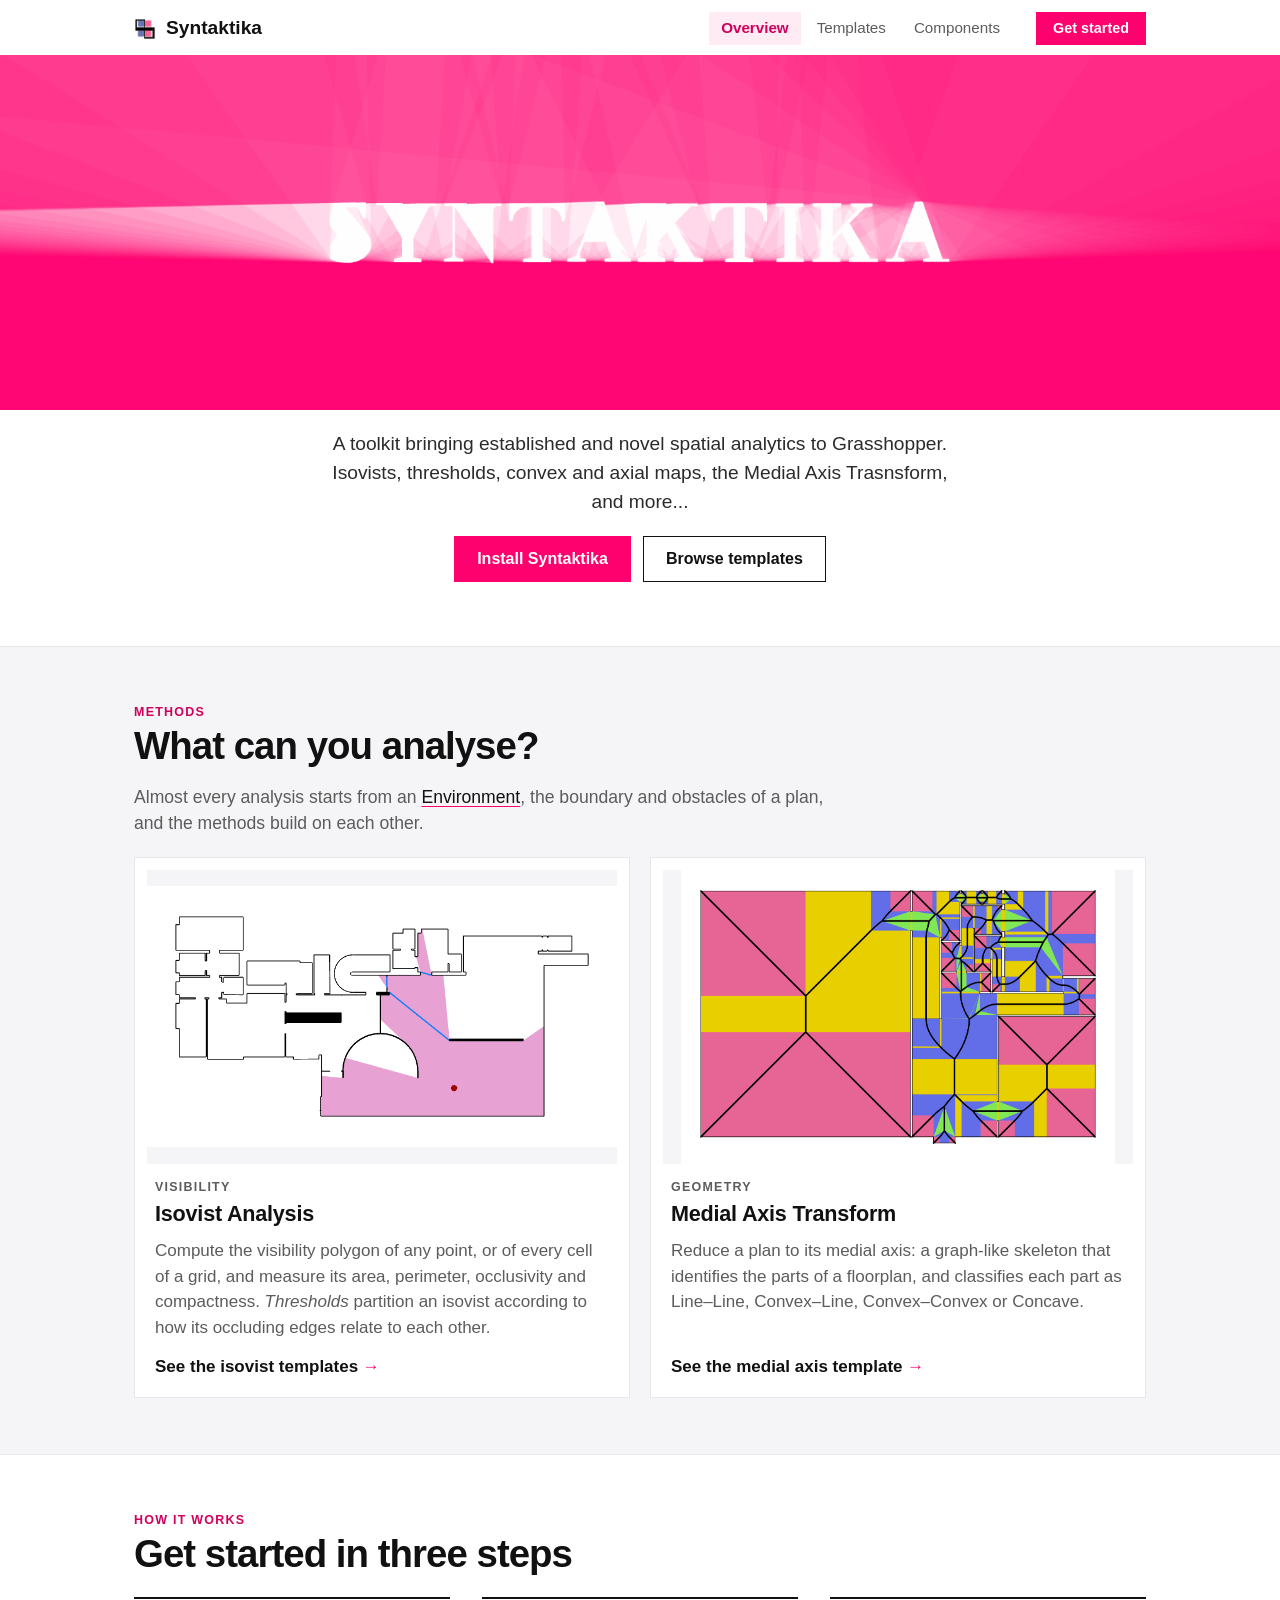
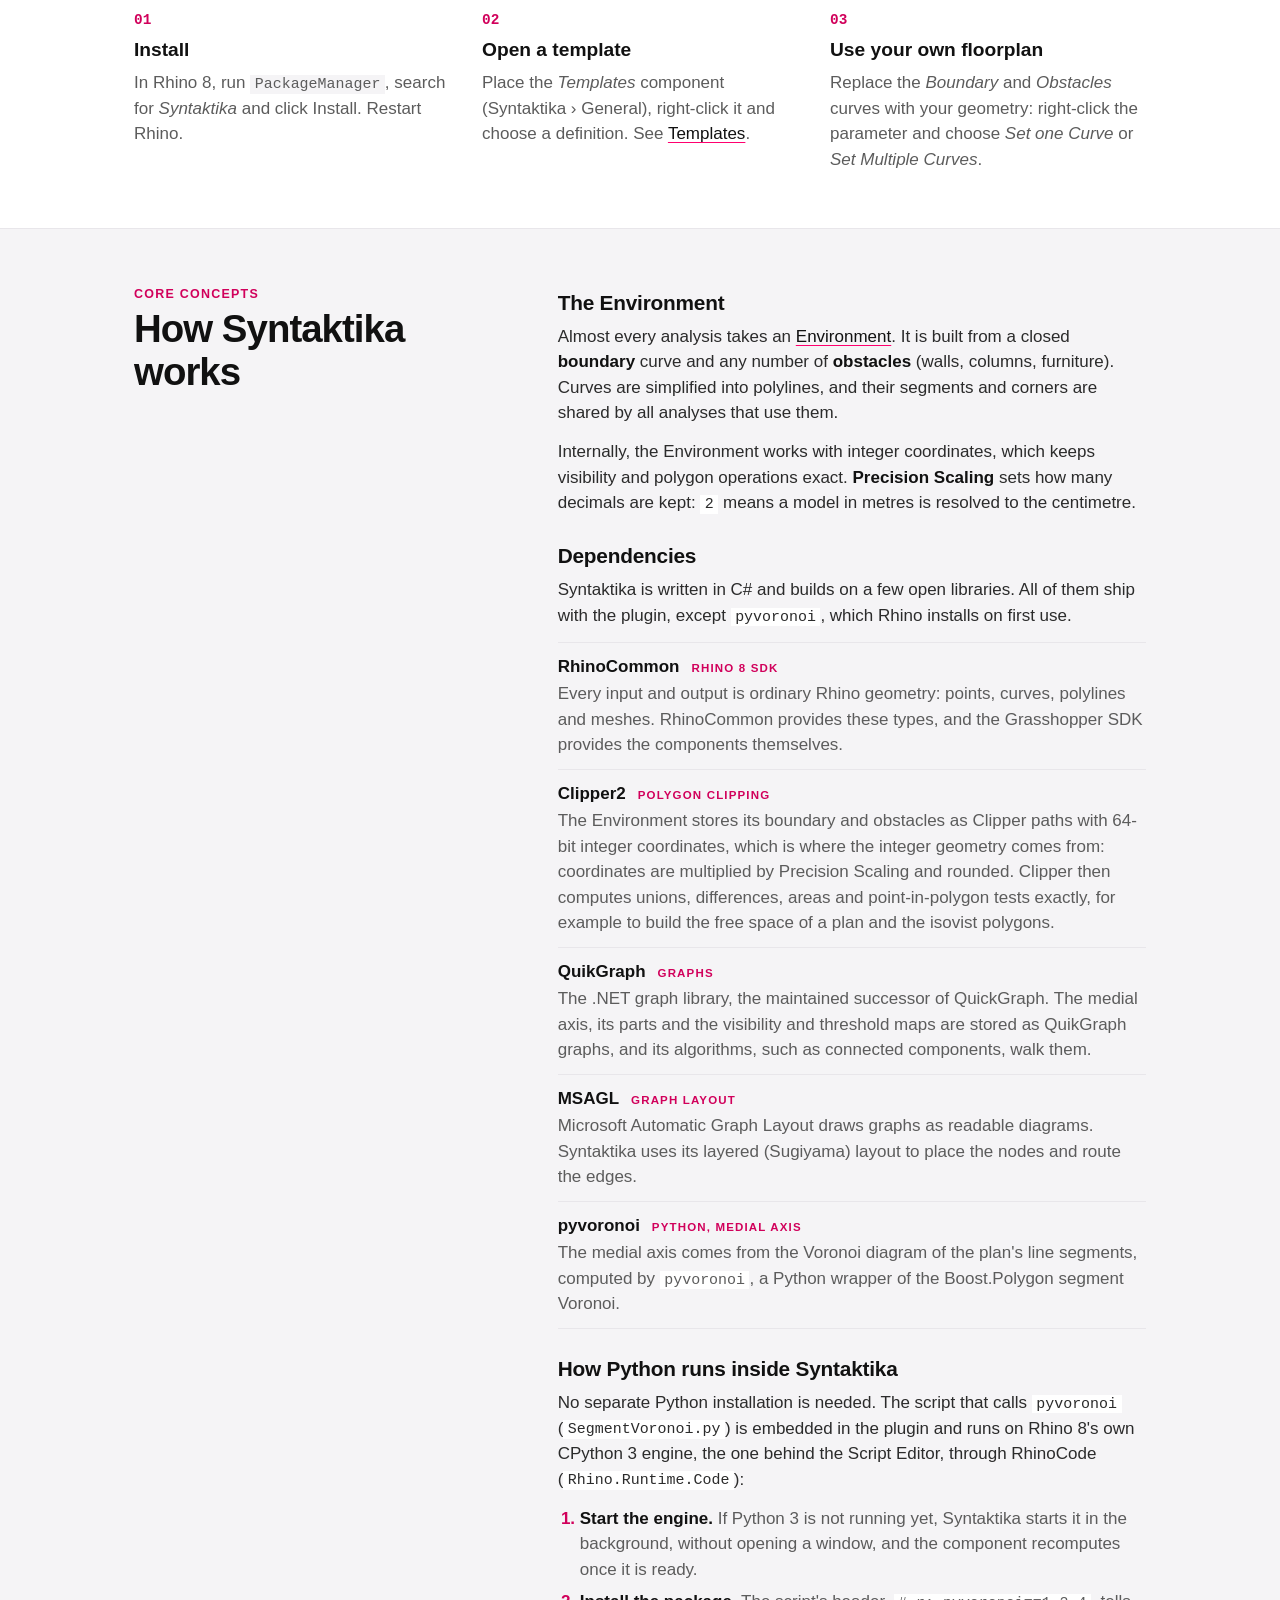
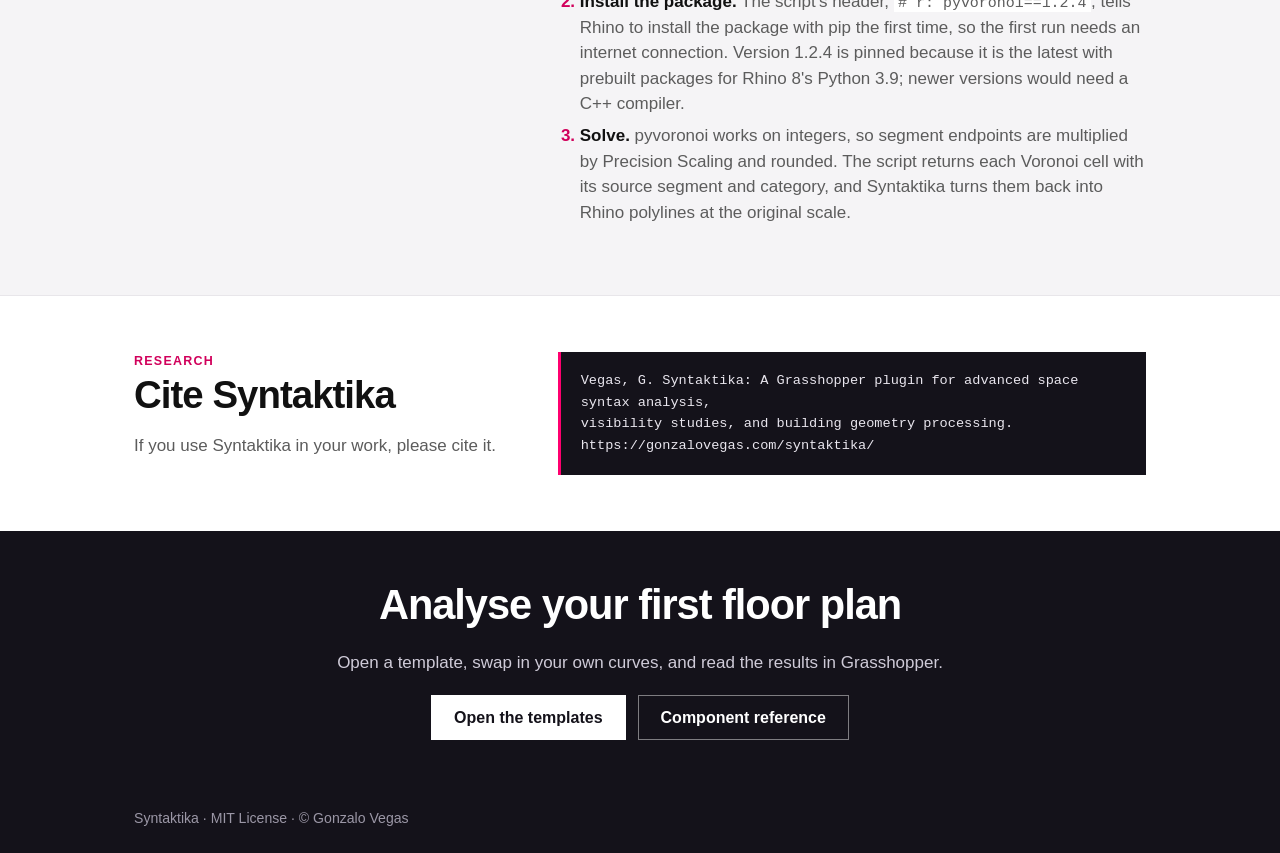
==== index.html @ 509a19d9 "Publish website from Syntactics 40943a3" ====
<!doctype html>
<html lang="en">
<head>
  <meta charset="utf-8">
  <meta name="viewport" content="width=device-width, initial-scale=1">
  <title>Syntaktika — Spatial analysis for Grasshopper</title>
  <meta name="description" content="Syntaktika is a Grasshopper plugin for the spatial analysis of buildings: isovists, thresholds and the medial axis.">
  <link rel="icon" href="assets/logo.png">
  <link rel="stylesheet" href="assets/style.css">
</head>
<body>
  <header class="site-header">
    <div class="wrap wide">
      <a class="brand" href="index.html"><img src="assets/logo.png" alt="">Syntaktika</a>
      <nav class="nav">
        <a href="index.html" aria-current="page">Overview</a>
        <a href="templates.html">Templates</a>
        <a href="components.html">Components</a>
      </nav>
      <a class="btn btn-primary btn-sm header-cta" href="#install">Get started</a>
    </div>
  </header>

  <main class="home">
    <!-- hero -->
    <section class="hero">
      <h1 class="hero-mark">
        <picture>
          <source srcset="assets/img/syntaktika-logo.webp" type="image/webp">
          <img src="assets/img/syntaktika-logo.gif" width="1807" height="569" alt="Syntaktika">
        </picture>
      </h1>
    </section>

    <!-- intro -->
    <section class="intro">
      <div class="wrap">
        <p class="lede">A toolkit bringing established and novel spatial analytics to Grasshopper. Isovists, thresholds, convex and axial maps, the Medial Axis Trasnsform, and more... </p>
        <div class="cta-row">
          <a class="btn btn-primary" href="#install">Install Syntaktika</a>
          <a class="btn btn-secondary" href="templates.html">Browse templates</a>
        </div>
      </div>
    </section>

    <!-- methods -->
    <section class="section section-tint">
      <div class="wrap wide">
        <p class="eyebrow">Methods</p>
        <h2 class="section-title">What can you analyse?</h2>
        <p class="section-lede">Almost every analysis starts from an <a href="#environment">Environment</a>, the
          boundary and obstacles of a plan, and the methods build on each other.</p>
        <div class="cards">
          <article class="card">
            <div class="card-media"><img src="assets/img/isovist_path_th.gif" alt="An isovist and its thresholds moving along a path" loading="lazy"></div>
            <p class="card-label">Visibility</p>
            <h3>Isovist Analysis</h3>
            <p>Compute the visibility polygon of any point, or of every cell of a grid, and measure its area,
              perimeter, occlusivity and compactness. <em>Thresholds</em> partition an isovist according to how
              its occluding edges relate to each other.</p>
            <a class="more" href="templates.html#simple-isovist">See the isovist templates</a>
          </article>
          <article class="card">
            <div class="card-media"><img src="assets/img/MA_parts.png" alt="Medial axis parts by category" loading="lazy"></div>
            <p class="card-label">Geometry</p>
            <h3>Medial Axis Transform</h3>
            <p>Reduce a plan to its medial axis: a graph-like skeleton that identifies the parts of a floorplan, 
              and classifies each part as Line–Line, Convex–Line, Convex–Convex or
              Concave.</p>
            <a class="more" href="templates.html#medial-axis">See the medial axis template</a>
          </article>
        </div>
      </div>
    </section>

    <!-- steps -->
    <section class="section" id="install">
      <div class="wrap wide">
        <p class="eyebrow">How it works</p>
        <h2 class="section-title">Get started in three steps</h2>
        <ol class="steps">
          <li>
            <span class="step-n">01</span>
            <h3>Install</h3>
            <p>In Rhino 8, run <code>PackageManager</code>, search for <em>Syntaktika</em> and click Install.
              Restart Rhino.</p>
          </li>
          <li>
            <span class="step-n">02</span>
            <h3>Open a template</h3>
            <p>Place the <em>Templates</em> component (Syntaktika › General), right-click it and choose a
              definition. See <a href="templates.html">Templates</a>.</p>
          </li>
          <li>
            <span class="step-n">03</span>
            <h3>Use your own floorplan</h3>
            <p>Replace the <em>Boundary</em> and <em>Obstacles</em> curves with your geometry: right-click
              the parameter and choose <em>Set one Curve</em> or <em>Set Multiple Curves</em>.</p>
          </li>
        </ol>
      </div>
    </section>

    <!-- core concepts -->
    <section class="section section-tint" id="environment">
      <div class="wrap wide split">
        <div>
          <p class="eyebrow">Core concepts</p>
          <h2 class="section-title">How Syntaktika works</h2>
        </div>
        <div class="concepts">
          <h3>The Environment</h3>
          <p>Almost every analysis takes an <a href="components.html#environment">Environment</a>. It is built
            from a closed <strong>boundary</strong> curve and any number of <strong>obstacles</strong> (walls,
            columns, furniture). Curves are simplified into polylines, and their segments and corners are shared
            by all analyses that use them.</p>
          <p>Internally, the Environment works with integer coordinates, which keeps visibility and polygon
            operations exact. <strong>Precision Scaling</strong> sets how many decimals are kept: <code>2</code>
            means a model in metres is resolved to the centimetre.</p>

          <h3 id="dependencies">Dependencies</h3>
          <p>Syntaktika is written in C# and builds on a few open libraries. All of them ship with the plugin,
            except <code>pyvoronoi</code>, which Rhino installs on first use.</p>
          <dl class="deps">
            <dt>RhinoCommon <span>Rhino 8 SDK</span></dt>
            <dd>Every input and output is ordinary Rhino geometry: points, curves, polylines and meshes. RhinoCommon
              provides these types, and the Grasshopper SDK provides the components themselves.</dd>

            <dt>Clipper2 <span>polygon clipping</span></dt>
            <dd>The Environment stores its boundary and obstacles as Clipper paths with 64-bit integer coordinates,
              which is where the integer geometry comes from: coordinates are multiplied by Precision Scaling and
              rounded. Clipper then computes unions, differences, areas and point-in-polygon tests exactly, for
              example to build the free space of a plan and the isovist polygons.</dd>

            <dt>QuikGraph <span>graphs</span></dt>
            <dd>The .NET graph library, the maintained successor of QuickGraph. The medial axis, its parts and the
              visibility and threshold maps are stored as QuikGraph graphs, and its algorithms, such as connected
              components, walk them.</dd>

            <dt>MSAGL <span>graph layout</span></dt>
            <dd>Microsoft Automatic Graph Layout draws graphs as readable diagrams. Syntaktika uses its layered
              (Sugiyama) layout to place the nodes and route the edges.</dd>

            <dt>pyvoronoi <span>Python, medial axis</span></dt>
            <dd>The medial axis comes from the Voronoi diagram of the plan's line segments, computed by
              <code>pyvoronoi</code>, a Python wrapper of the Boost.Polygon segment Voronoi.</dd>
          </dl>

          <h3>How Python runs inside Syntaktika</h3>
          <p>No separate Python installation is needed. The script that calls <code>pyvoronoi</code>
            (<code>SegmentVoronoi.py</code>) is embedded in the plugin and runs on Rhino 8's own CPython 3 engine,
            the one behind the Script Editor, through RhinoCode (<code>Rhino.Runtime.Code</code>):</p>
          <ol class="py-steps">
            <li><strong>Start the engine.</strong> If Python 3 is not running yet, Syntaktika starts it in the
              background, without opening a window, and the component recomputes once it is ready.</li>
            <li><strong>Install the package.</strong> The script's header, <code># r: pyvoronoi==1.2.4</code>, tells
              Rhino to install the package with pip the first time, so the first run needs an internet connection.
              Version 1.2.4 is pinned because it is the latest with prebuilt packages for Rhino 8's Python 3.9;
              newer versions would need a C++ compiler.</li>
            <li><strong>Solve.</strong> pyvoronoi works on integers, so segment endpoints are multiplied by Precision
              Scaling and rounded. The script returns each Voronoi cell with its source segment and category, and
              Syntaktika turns them back into Rhino polylines at the original scale.</li>
          </ol>
        </div>
      </div>
    </section>

    <!-- cite -->
    <section class="section" id="cite">
      <div class="wrap wide split">
        <div>
          <p class="eyebrow">Research</p>
          <h2 class="section-title">Cite Syntaktika</h2>
          <p class="muted">If you use Syntaktika in your work, please cite it.</p>
        </div>
        <pre class="cite">Vegas, G. Syntaktika: A Grasshopper plugin for advanced space syntax analysis,
visibility studies, and building geometry processing.
https://gonzalovegas.com/syntaktika/</pre>
      </div>
    </section>

    <!-- final cta -->
    <section class="cta-band">
      <div class="wrap wide">
        <h2>Analyse your first floor plan</h2>
        <p>Open a template, swap in your own curves, and read the results in Grasshopper.</p>
        <div class="cta-row">
          <a class="btn btn-light" href="templates.html">Open the templates</a>
          <a class="btn btn-ghost" href="components.html">Component reference</a>
        </div>
      </div>
    </section>
  </main>

  <footer class="site-footer">
    <div class="wrap wide">Syntaktika · MIT License · © Gonzalo Vegas</div>
  </footer>
</body>
</html>
---- assets/style.css ----
/* Syntaktika documentation. One stylesheet, no build step. Ink on white with the rose accent from the logo. */

:root {
  --bg: #ffffff;
  --ink: #111111;
  --text: #2b2b2b;
  --muted: #5c5c5c;
  --faint: #8c8c8c;
  --tint: #f5f4f6;
  --line: #e8e6ea;

  --rose: #ff006f;       /* rgb(255, 0, 111), matches the hero animation */
  --blue: #6874b2;       /* logo blue */
  --rose-ink: #d1005b;   /* same hue, dark enough for text on white (5.4:1) */
  --rose-soft: #ffebf3;
  --night: #14121a;      /* logo near-black */

  --sans: Aptos, "Segoe UI", "Helvetica Neue", Arial, sans-serif;
  --mono: "Aptos Mono", Consolas, "Cascadia Mono", ui-monospace, monospace;

  --measure: 700px;
  color-scheme: light;
}

*, *::before, *::after { box-sizing: border-box; }

html { scroll-padding-top: 24px; }

body {
  margin: 0;
  background: var(--bg);
  color: var(--text);
  font: 17px/1.5 var(--sans);
  -webkit-font-smoothing: antialiased;
}

img { max-width: 100%; height: auto; display: block; }

a { color: var(--ink); text-decoration: underline; text-decoration-color: var(--rose); text-underline-offset: 3px; text-decoration-thickness: 1px; }
a:hover { color: var(--rose-ink); text-decoration-color: var(--rose-ink); }
::selection { background: var(--rose); color: #fff; }

h1, h2, h3 { color: var(--ink); font-weight: 600; line-height: 1.25; margin: 0 0 .45em; }
h1 { font-size: 2.1rem; letter-spacing: -0.02em; font-weight: 700; }
h2 { font-size: 1.45rem; margin-top: 1.6em; }
h3 { font-size: 1.12rem; margin-top: 1.3em; }
p, ul, ol, dl { margin: 0 0 .8em; }
strong { color: var(--ink); font-weight: 600; }
code { font-family: var(--mono); font-size: .88em; background: var(--tint); padding: .08em .3em; }

.wrap { max-width: var(--measure); margin: 0 auto; padding: 0 16px; }
@media (min-width: 720px) { .wrap { padding: 0 24px; } }

/* ---------- header and footer ---------- */
.site-header { position: relative; z-index: 20; background: var(--bg); }
.site-header .wrap { display: flex; align-items: center; flex-wrap: wrap; gap: 4px 24px; padding-top: 12px; padding-bottom: 10px; }
.brand { display: flex; align-items: center; gap: 10px; font-weight: 600; font-size: 1.2rem; text-decoration: none; }
.brand img { width: 22px; height: 22px; align-self: center; }
.nav { display: flex; flex-wrap: wrap; gap: 4px; margin-left: auto; }
.nav a { color: var(--muted); text-decoration: none; padding: 5px 12px; font-size: .95rem; transition: background-color .15s, color .15s; }
.nav a:hover { color: var(--ink); background: var(--tint); }
.nav a[aria-current="page"] { color: var(--rose-ink); background: var(--rose-soft); font-weight: 600; }
.btn.header-cta { display: none; }
@media (min-width: 720px) { .btn.header-cta { display: inline-flex; } }

.site-footer { margin-top: 40px; padding: 20px 0 24px; background: var(--night); color: #9b97a6; font-size: .88rem; }
.site-footer a { color: #e9e6ee; }
.site-footer a:hover { color: var(--rose); }
.home + .site-footer { margin-top: 0; }

main { padding-bottom: 16px; }

/* ---------- page elements ---------- */
.lede { font-size: 1.15rem; color: var(--muted); }
.muted, .note { color: var(--muted); }
.note { font-size: .95rem; }

figure { margin: .8em 0; }
figcaption { font-size: .88rem; color: var(--faint); margin-top: .3em; }

.contents { list-style: none; padding: 0; columns: 1; }
.contents li { margin: .15em 0; }
.contents span { color: var(--faint); font-variant-numeric: tabular-nums; display: inline-block; min-width: 3.4em; }

pre.cite { background: var(--night); color: #e9e6ee; border-left: 3px solid var(--rose); padding: 18px 20px; overflow-x: auto; font: .85rem/1.6 var(--mono); margin: 0; white-space: pre-wrap; }

/* ---------- templates ---------- */
.file { font-family: var(--mono); font-size: .82rem; color: var(--faint); margin: -.3em 0 0; }
.plan img { width: 100%; max-height: 440px; object-fit: contain; }

.flow { list-style: none; padding: 0; display: flex; flex-wrap: wrap; align-items: center; gap: 4px 8px; font-size: .95rem; }
.flow li { display: inline-flex; align-items: center; gap: 6px; }
.flow li + li::before { content: "→"; color: var(--faint); margin-right: 2px; }
.flow img { width: 18px; height: 18px; }

dl.params dt { color: var(--ink); font-weight: 600; margin-top: .35em; }
dl.params dd { margin: 0; color: var(--muted); }

/* ---------- components ---------- */
.search { width: 100%; padding: 12px 18px; border: 1px solid var(--line); background: var(--tint); color: var(--ink); font: inherit; }
.search:focus { outline: 2px solid var(--rose); outline-offset: 1px; background: var(--bg); }
.toolbar { display: flex; flex-wrap: wrap; align-items: center; gap: 8px 20px; margin: 6px 0 4px; font-size: .92rem; color: var(--muted); }
.count { color: var(--faint); margin-left: auto; }
.cats { list-style: none; padding: 0; display: flex; flex-wrap: wrap; gap: 2px 16px; font-size: .95rem; }

.subcat h2 { display: flex; align-items: baseline; gap: 10px; }
.subcat h2 span { font-size: .9rem; font-weight: 400; color: var(--faint); }
.subcat p { color: var(--muted); margin-bottom: .4em; }

.comp { margin: 0 0 4px; }
.comp > summary { list-style: none; cursor: pointer; display: grid; grid-template-columns: 22px 1fr; gap: 12px; align-items: start; padding: 6px 0; }
.comp > summary::-webkit-details-marker { display: none; }
.comp > summary img { width: 22px; height: 22px; margin-top: 2px; }
.comp-title { color: var(--ink); font-weight: 600; }
.comp-nick { font-family: var(--mono); font-size: .78rem; color: var(--faint); margin-left: 8px; font-weight: 400; }
.comp-desc { color: var(--muted); font-size: .95rem; white-space: pre-line; }
.comp > summary:hover .comp-title { color: var(--rose-ink); }
.comp[open] > summary .comp-title { color: var(--rose-ink); }
.comp-body { padding: 0 0 10px 34px; }
@media (max-width: 600px) { .comp-body { padding-left: 0; } }
.comp-body h4 { font-size: .8rem; font-weight: 600; color: var(--faint); margin: 10px 0 2px; }
table.ptable { width: 100%; border-collapse: collapse; font-size: .9rem; }
table.ptable td { padding: 4px 12px 4px 0; vertical-align: top; }
table.ptable td:first-child { white-space: nowrap; color: var(--ink); width: 1%; }
table.ptable td:nth-child(2) { white-space: nowrap; color: var(--faint); font-size: .84rem; width: 1%; }
table.ptable td:last-child { color: var(--muted); white-space: pre-line; padding-right: 0; }
@media (max-width: 600px) {
  table.ptable, table.ptable tbody, table.ptable tr, table.ptable td { display: block; width: auto; }
  table.ptable tr { padding: 4px 0; }
  table.ptable td, table.ptable td:first-child, table.ptable td:nth-child(2) { padding: 0; width: auto; white-space: normal; }
  table.ptable td:first-child { display: inline; }
  table.ptable td:nth-child(2) { display: inline; margin-left: .5em; }
}
.empty { color: var(--faint); padding: 32px 0; }

/* ---------- guide layout (templates): sticky sidebar menu + content ---------- */
.wrap.wide { max-width: 1060px; }

.crumbs { font-size: .88rem; color: var(--faint); margin: 8px 0 .6em; }
.crumbs a { color: var(--muted); text-decoration: none; }
.crumbs a:hover { color: var(--ink); }
.guide-meta { display: flex; flex-wrap: wrap; gap: 4px 14px; font-size: .9rem; color: var(--faint); }
.guide-meta span:empty { display: none; }
.guide-meta span + span::before { content: "·"; margin-right: 14px; }
.eyebrow { font-size: .78rem; font-weight: 700; letter-spacing: .1em; text-transform: uppercase; color: var(--rose-ink); margin: 2.6em 0 .2em; }
.eyebrow + h2 { margin-top: 0; }
.back-top { margin-top: 2.4em; font-size: .92rem; }
.back-top a { color: var(--muted); }

.guide-nav { font-size: .93rem; }
.guide-label { font-size: .78rem; font-weight: 600; letter-spacing: .08em; text-transform: uppercase; color: var(--faint); margin: 0 0 10px; }
.guide-progress { display: flex; gap: 3px; height: 2px; }
.guide-progress i { flex: 1; background: var(--tint); transition: background-color .15s; }
.guide-progress i.on { background: var(--rose); }

.guide-list { list-style: none; padding: 0; margin: 0; }
.guide-list a { display: flex; gap: 12px; align-items: baseline; padding: 6px 10px; color: var(--muted); text-decoration: none; line-height: 1.35; }
.guide-list a:hover { color: var(--ink); }
.guide-list a[aria-current] { color: var(--rose-ink); background: var(--rose-soft); font-weight: 600; }
.guide-list .n { flex: none; width: 1.6em; color: var(--faint); font-weight: 400; font-variant-numeric: tabular-nums; font-size: .85em; }
.guide-list a[aria-current] .n { color: var(--rose-ink); }

.guide-toggle { display: none; }
.guide-main section { scroll-margin-top: 24px; }

/* Desktop: two columns, the menu stays in view. */
@media (min-width: 960px) {
  .guide { display: grid; grid-template-columns: 230px minmax(0, var(--measure)); gap: 56px; align-items: start; }
  .guide-nav { position: sticky; top: 24px; max-height: calc(100vh - 48px); overflow-y: auto; padding-top: 14px; display: flex; flex-direction: column; }
  .guide-nav .guide-progress { order: 2; margin: 0 10px 12px 0; }
  .guide-panel { display: contents; }
  .guide-label { order: 1; padding-right: 10px; }
  .guide-list { order: 3; }
}

/* Mobile and tablet: the menu collapses into a sticky bar above the content. */
@media (max-width: 959px) {
  html { scroll-padding-top: 64px; }
  .guide-main section { scroll-margin-top: 64px; }
  .guide { max-width: var(--measure); }
  .guide-nav { position: sticky; top: 0; z-index: 10; background: var(--bg); margin: 0 -16px; padding: 0 16px; }
  .guide-toggle { display: flex; align-items: center; gap: 10px; width: 100%; padding: 12px 0 10px; border: 0; background: none; font: inherit; color: var(--ink); cursor: pointer; text-align: left; }
  .guide-toggle-label { font-weight: 600; }
  .guide-current { flex: 1; min-width: 0; color: var(--muted); white-space: nowrap; overflow: hidden; text-overflow: ellipsis; }
  .guide-chevron { width: 8px; height: 8px; border-right: 1.5px solid var(--muted); border-bottom: 1.5px solid var(--muted); transform: rotate(45deg) translateY(-3px); transition: transform .15s; }
  .guide-nav.open .guide-chevron { transform: rotate(-135deg) translate(-2px, 0); }
  .guide-panel { display: none; padding: 12px 0 14px; max-height: 70vh; overflow-y: auto; }
  .guide-nav.open .guide-panel { display: block; }
  .guide-nav.open { box-shadow: 0 10px 18px -14px rgba(0,0,0,.35); }
}
@media (min-width: 720px) and (max-width: 959px) { .guide-nav { margin: 0 -24px; padding: 0 24px; } }

/* ---------- components sidebar: one drop-down per category ---------- */
.side-cat { margin: 0 0 2px; }
.side-cat > summary { list-style: none; cursor: pointer; display: flex; align-items: center; gap: 10px; padding: 6px 10px; color: var(--ink); font-weight: 600; user-select: none; }
.side-cat > summary::-webkit-details-marker { display: none; }
.side-cat > summary::before { content: ""; flex: none; width: 6px; height: 6px; border-right: 1.5px solid var(--faint); border-bottom: 1.5px solid var(--faint); transform: rotate(-45deg); transition: transform .15s; margin-right: 2px; }
.side-cat[open] > summary::before { transform: rotate(45deg) translate(-1px, -1px); }
.side-cat > summary:hover { background: var(--tint); }
.side-name { flex: 1; }
.side-count { color: var(--faint); font-weight: 400; font-size: .85em; font-variant-numeric: tabular-nums; }
.side-list { list-style: none; padding: 0 0 8px; margin: 0; }
.side-list a { display: flex; align-items: center; gap: 9px; padding: 4px 10px 4px 28px; color: var(--muted); text-decoration: none; font-size: .9rem; line-height: 1.3; }
.side-list a:hover { color: var(--ink); }
.side-list a[aria-current] { color: var(--rose-ink); background: var(--rose-soft); font-weight: 600; }
.side-list img { width: 16px; height: 16px; flex: none; }
.side-empty { color: var(--faint); padding: 6px 10px; margin: 0; }
.subcat { scroll-margin-top: 24px; }
.comp { scroll-margin-top: 24px; }
@media (min-width: 960px) { .guide-nav .side-cats { order: 3; } }
@media (max-width: 959px) { .subcat, .comp { scroll-margin-top: 64px; } }

/* ---------- buttons ---------- */
.btn { display: inline-flex; align-items: center; justify-content: center; gap: 8px; padding: 12px 22px; font-weight: 600; font-size: 1rem; line-height: 1.2; text-decoration: none; border: 1.5px solid transparent; transition: background-color .15s, color .15s, border-color .15s, transform .15s; }
.btn:hover { transform: translateY(-1px); }
.btn-sm { padding: 7px 16px; font-size: .9rem; }
.btn-primary { background: var(--rose); color: #fff; }
.btn-primary:hover { background: var(--rose-ink); color: #fff; }
.btn-secondary { background: var(--bg); color: var(--ink); border-color: var(--ink); }
.btn-secondary:hover { background: var(--ink); color: #fff; }
.btn-light { background: #fff; color: var(--night); }
.btn-light:hover { background: var(--rose-soft); color: var(--night); }
.btn-ghost { color: #fff; border-color: rgba(255,255,255,.45); }
.btn-ghost:hover { border-color: #fff; color: #fff; }

/* ---------- home ---------- */
main.home { padding-bottom: 0; overflow-x: clip; }
.home h1, .home h2, .home h3 { margin-top: 0; }
.cards, .steps, .split { grid-template-columns: minmax(0, 1fr); }
.split > * { min-width: 0; }

.hero { padding: 0; }
.hero-mark { margin: 0; }
/* The animation's pink band fills the window width exactly, with no white around it.
   In the 1807 x 569 file the band runs x 18-1771, y 49-537; the crop keeps x 20-1769, y 51-535
   (1750 x 485, 2px inside its soft edge). Percentage margins are relative to the window width,
   so: width = 1807/1750, left = -20/1750, top = -51/1750, bottom = -(569-536)/1750. */
.hero-mark { overflow: hidden; }
.hero-mark img { display: block; max-width: none; height: auto;
  width: 103.2571%; margin: -2.9143% 0 -1.8857% -1.1429%; }
.intro { padding: 16px 0 56px; text-align: center; }
@media (min-width: 900px) { .intro { padding: 20px 0 64px; } }
.intro .lede { font-size: 1.2rem; color: var(--text); max-width: 36em; margin: 0 auto; }
.intro .cta-row { justify-content: center; }
.cta-row { display: flex; flex-wrap: wrap; gap: 12px; margin: 20px 0 0; }


.section { padding: 40px 0; border-top: 1px solid var(--line); }
@media (min-width: 900px) { .section { padding: 56px 0; } }
.section-tint { background: var(--tint); }
.section .eyebrow { margin-top: 0; }
.section-title { font-size: clamp(1.7rem, 3.4vw, 2.4rem); letter-spacing: -0.025em; font-weight: 700; line-height: 1.12; }
.section-lede { color: var(--muted); font-size: 1.1rem; max-width: 40em; }

.cards { display: grid; gap: 20px; margin-top: 20px; }
@media (min-width: 760px) { .cards { grid-template-columns: 1fr 1fr; } }
.card { display: flex; flex-direction: column; background: var(--bg); border: 1px solid var(--line); padding: 12px 12px 18px; transition: border-color .2s; }
.card:hover { border-color: var(--rose); }
.card-media { background: var(--tint); overflow: hidden; margin-bottom: 14px; aspect-ratio: 16 / 10; display: flex; align-items: center; justify-content: center; }
.card-media img { width: 100%; height: 100%; object-fit: contain; }
.card > :not(.card-media) { margin-left: 8px; margin-right: 8px; }
.card-label { font-size: .78rem; font-weight: 700; letter-spacing: .1em; text-transform: uppercase; color: var(--rose-ink); margin-bottom: .4em; }
.card h3 { font-size: 1.35rem; letter-spacing: -0.01em; }
.card p { color: var(--muted); }
.more { margin-top: auto; font-weight: 600; text-decoration: none; color: var(--ink); }
.more::after { content: " \2192"; color: var(--rose); }
.more:hover { color: var(--rose-ink); }

.steps { list-style: none; padding: 0; margin: 22px 0 0; display: grid; gap: 28px; }
@media (min-width: 760px) { .steps { grid-template-columns: repeat(3, 1fr); gap: 32px; } }
.steps li { border-top: 2px solid var(--ink); padding-top: 14px; }
.step-n { display: block; font: 700 .9rem/1 var(--mono); color: var(--rose-ink); margin-bottom: 10px; }
.steps h3 { font-size: 1.2rem; }
.steps p { color: var(--muted); margin: 0; }
.section-tint code { background: var(--bg); }

.split { display: grid; gap: 8px 56px; }
@media (min-width: 900px) { .split { grid-template-columns: 1fr 1.6fr; } }

.cta-band { background: var(--night); color: #cfcbd8; padding: 48px 0; text-align: center; }
.cta-band h2 { color: #fff; font-size: clamp(1.8rem, 3.6vw, 2.6rem); letter-spacing: -0.025em; font-weight: 700; }
.cta-band .cta-row { justify-content: center; }

/* core concepts */
.concepts h3 { font-size: 1.3rem; letter-spacing: -0.01em; margin: 1.3em 0 .4em; }
.concepts h3:first-child { margin-top: .2em; }
.deps { margin: .8em 0 0; border-top: 1px solid var(--line); }
.deps dt { color: var(--ink); font-weight: 700; padding-top: 11px; display: flex; flex-wrap: wrap; align-items: baseline; gap: 4px 12px; }
.deps dt span { font-size: .72rem; font-weight: 700; letter-spacing: .1em; text-transform: uppercase; color: var(--rose-ink); }
.deps dd { margin: 2px 0 0; padding-bottom: 11px; border-bottom: 1px solid var(--line); color: var(--muted); }
.py-steps { padding-left: 1.3em; }
.py-steps li { margin-bottom: .4em; color: var(--muted); }
.py-steps li::marker { color: var(--rose-ink); font-weight: 700; }
.py-steps strong { color: var(--ink); }
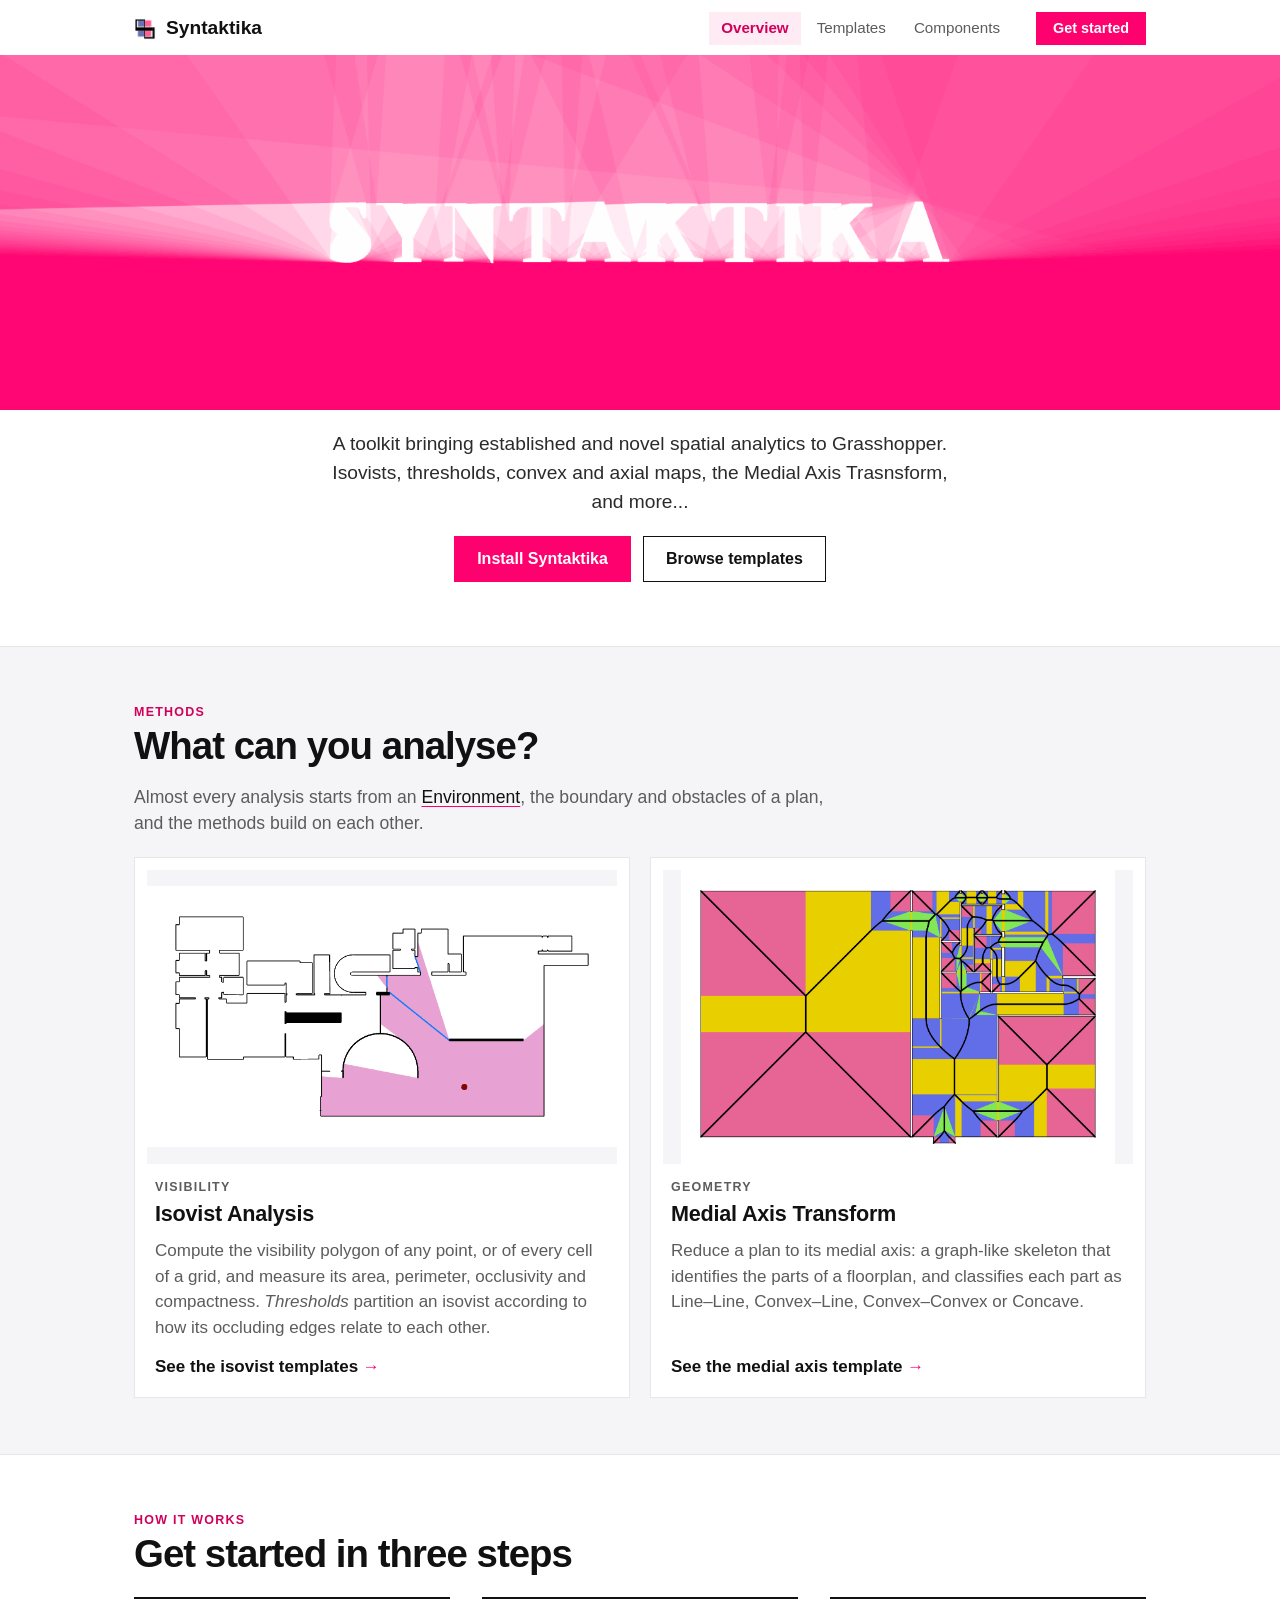
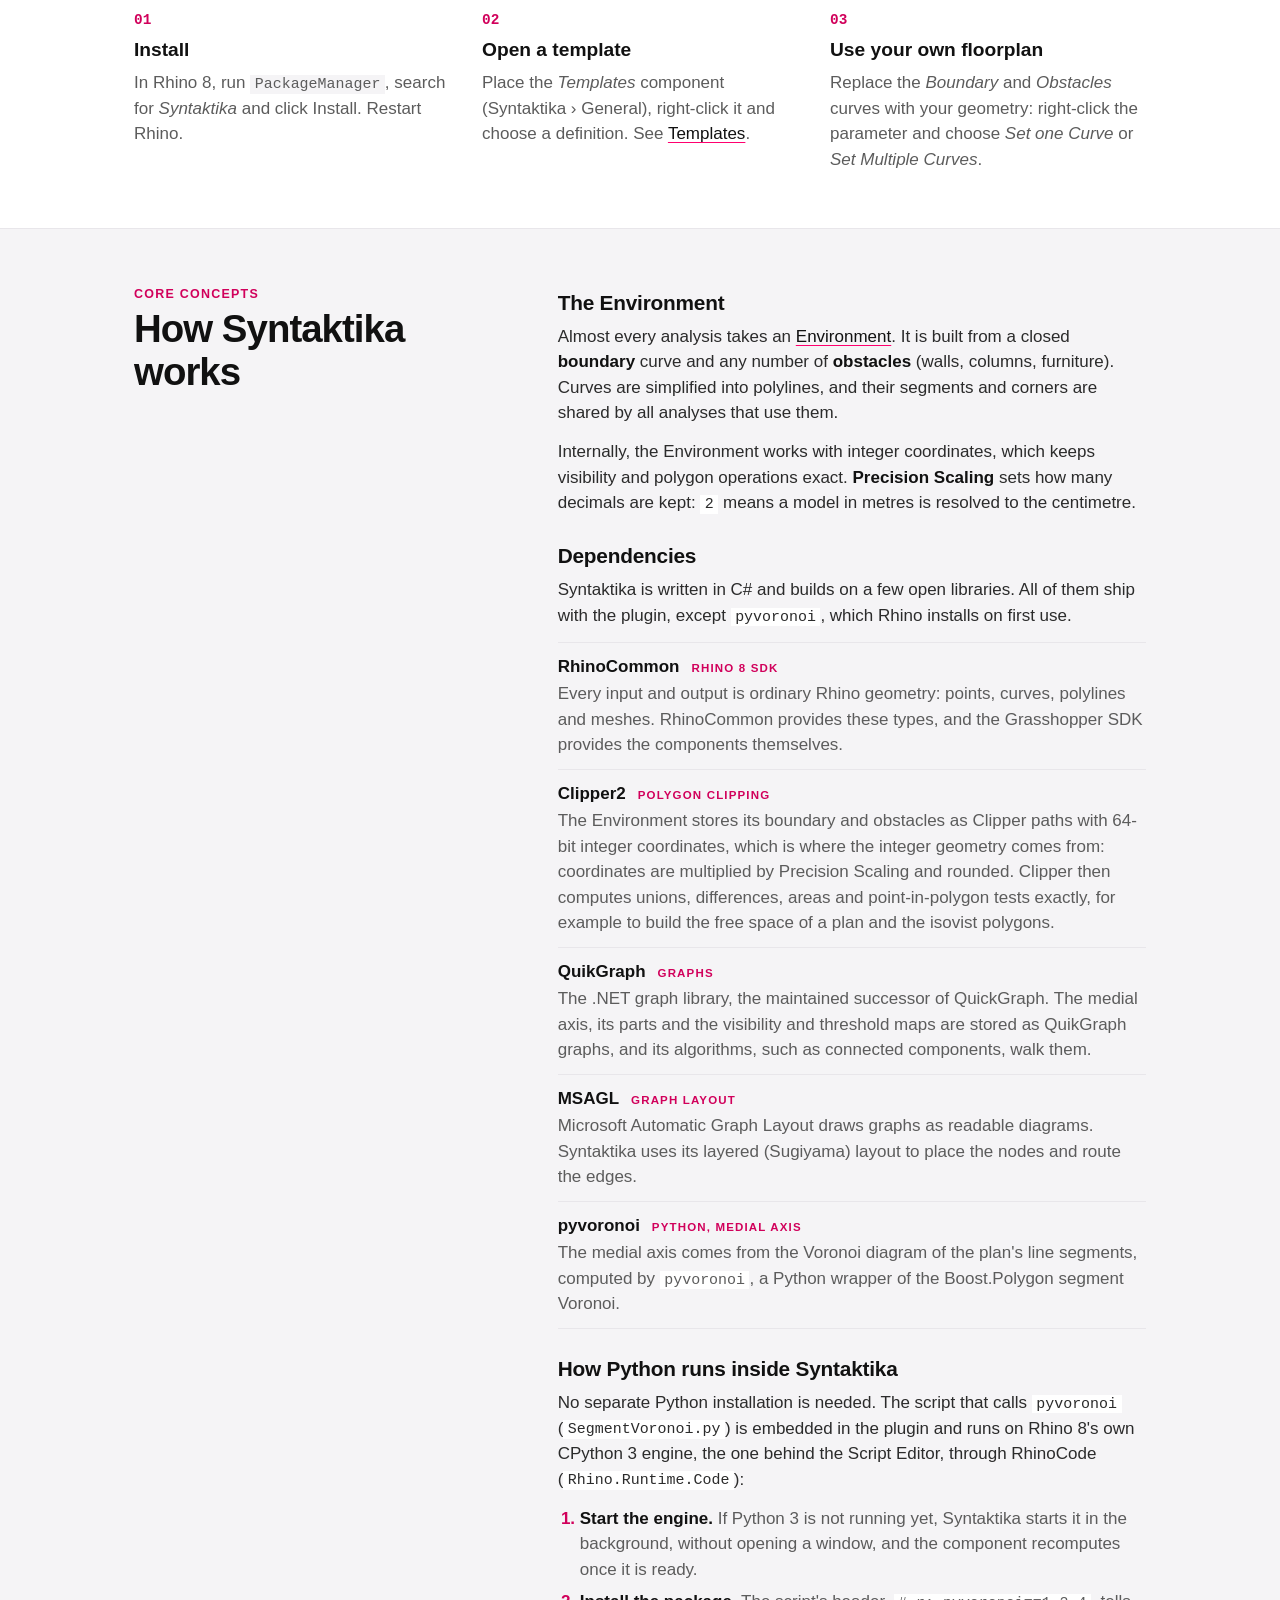
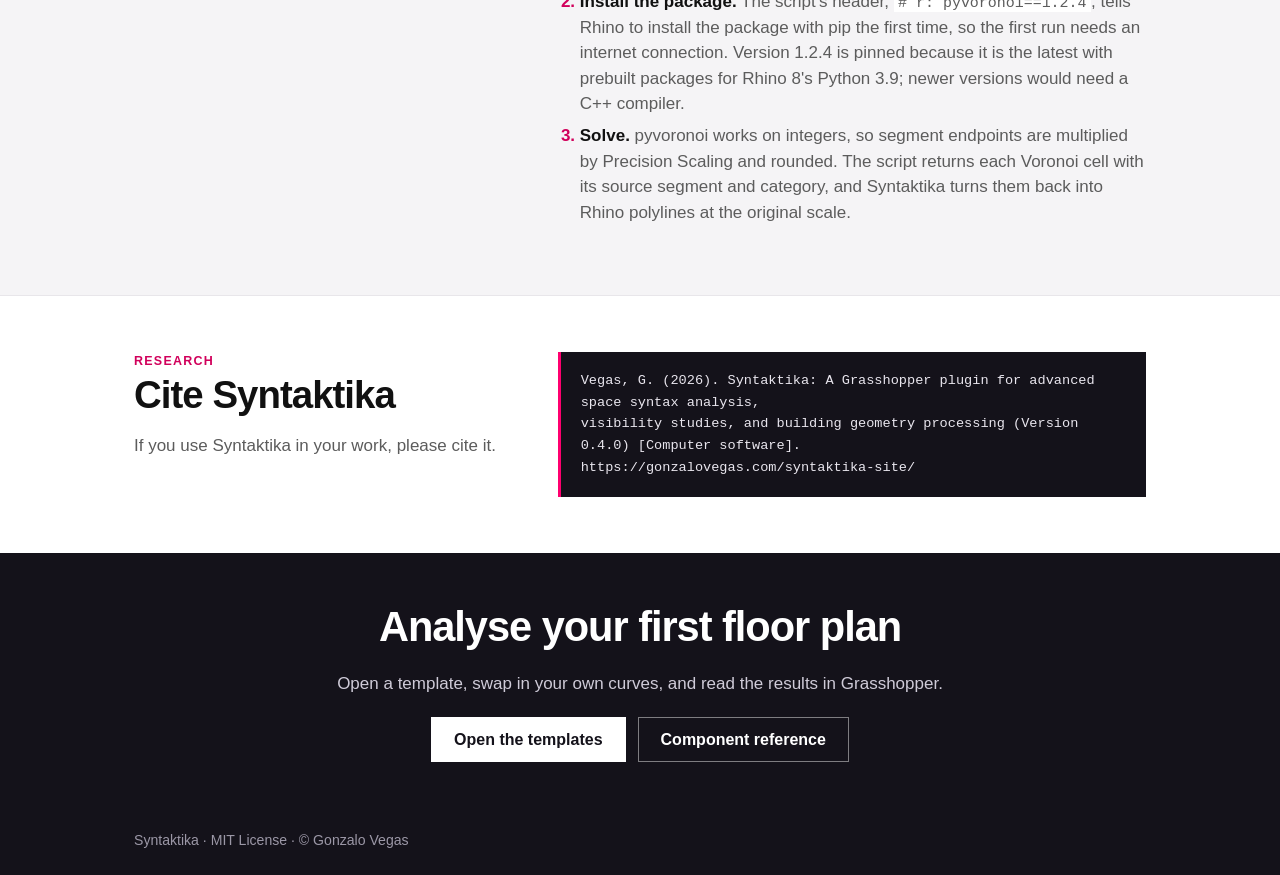
==== commit a7c7c275: "Publish website from Syntactics 40943a3" ====
--- a/index.html
+++ b/index.html
@@ -173,9 +173,9 @@
           <h2 class="section-title">Cite Syntaktika</h2>
           <p class="muted">If you use Syntaktika in your work, please cite it.</p>
         </div>
-        <pre class="cite">Vegas, G. Syntaktika: A Grasshopper plugin for advanced space syntax analysis,
-visibility studies, and building geometry processing.
-https://gonzalovegas.com/syntaktika/</pre>
+        <pre class="cite">Vegas, G. (2026). Syntaktika: A Grasshopper plugin for advanced space syntax analysis,
+visibility studies, and building geometry processing (Version 0.4.0) [Computer software].
+https://gonzalovegas.com/syntaktika-site/</pre>
       </div>
     </section>
 
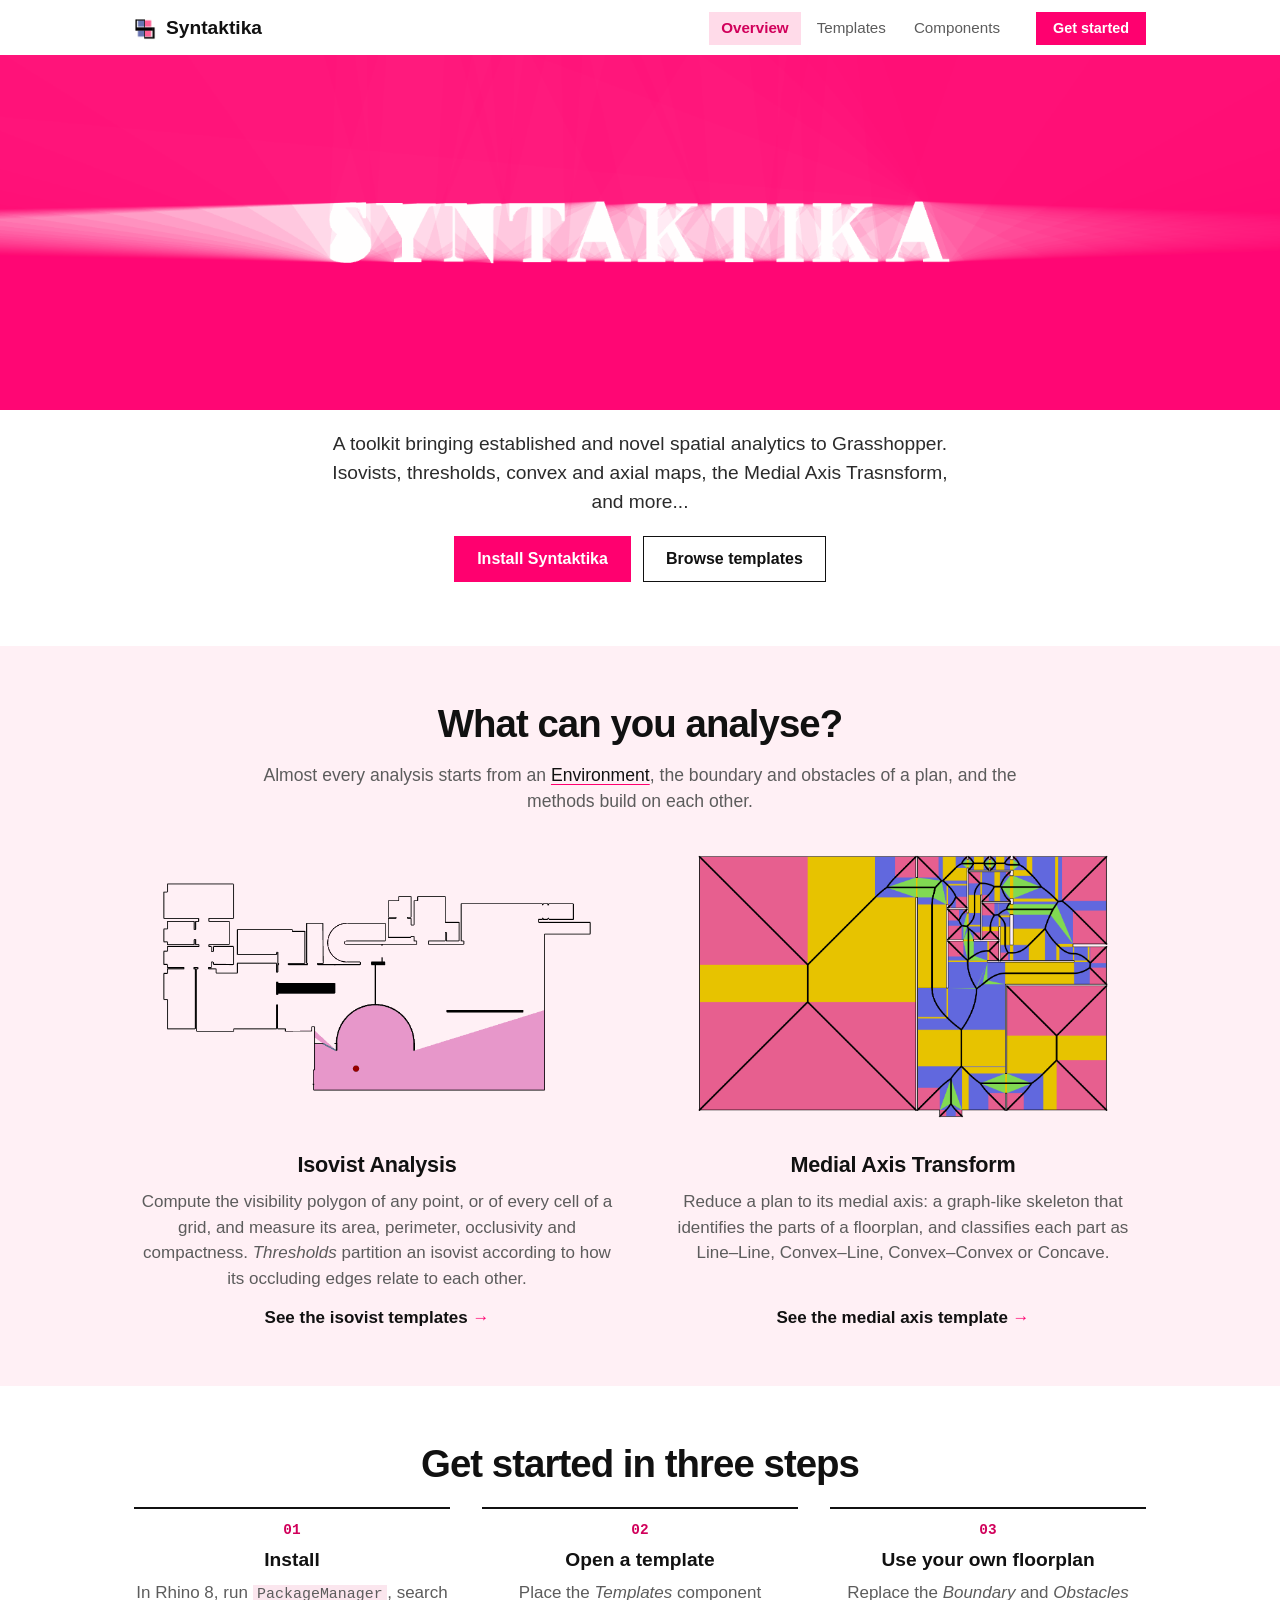
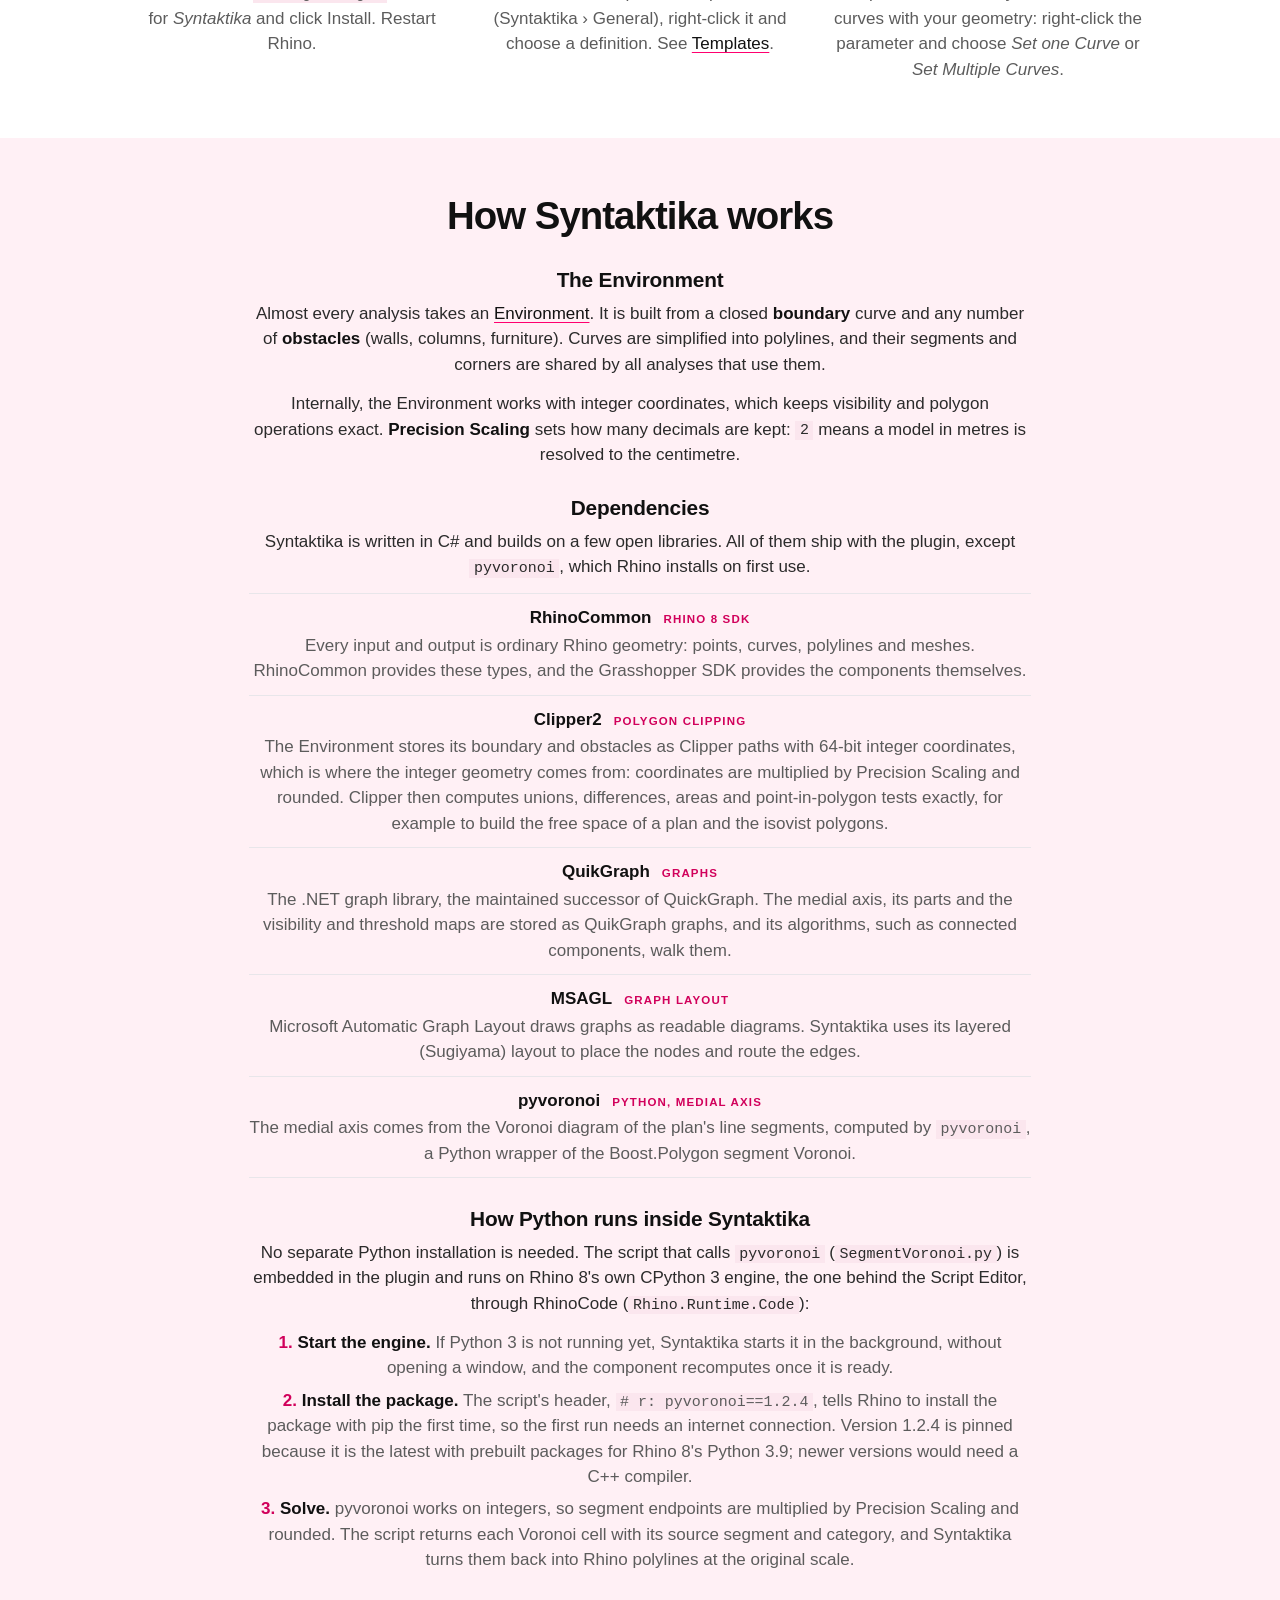
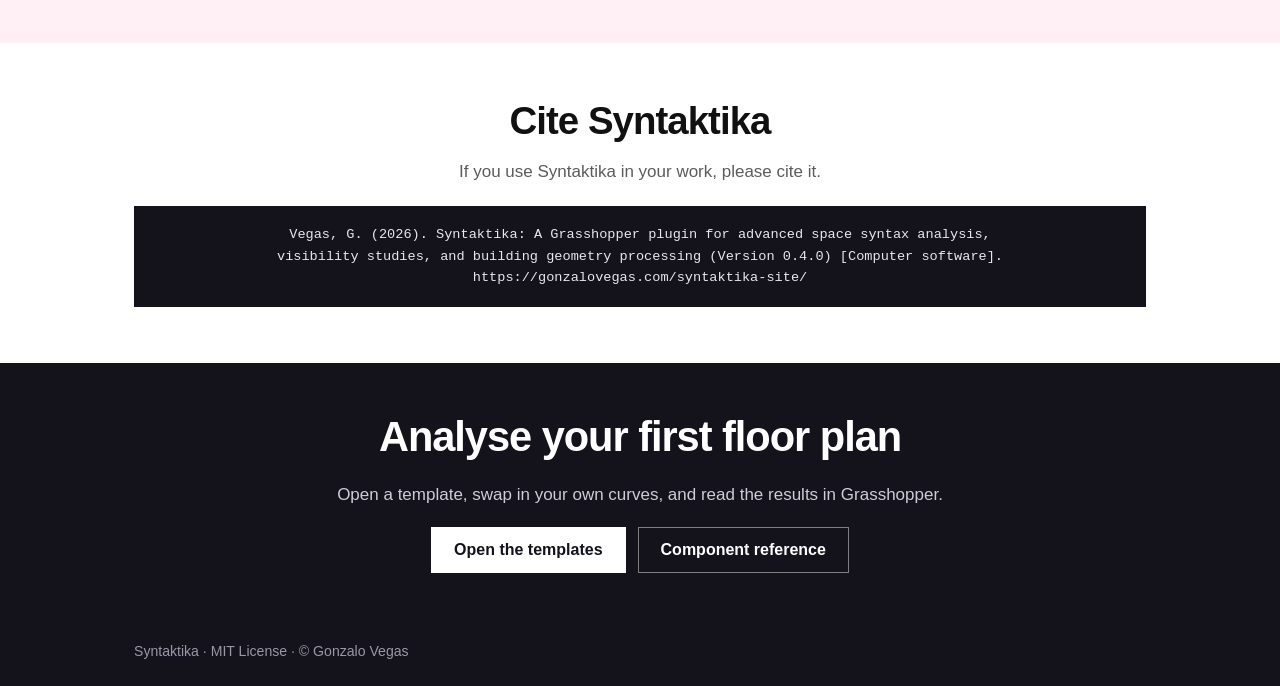
==== commit 169fe25e: "Publish website from Syntactics 40943a3" ====
--- a/index.html
+++ b/index.html
@@ -46,14 +46,12 @@
     <!-- methods -->
     <section class="section section-tint">
       <div class="wrap wide">
-        <p class="eyebrow">Methods</p>
         <h2 class="section-title">What can you analyse?</h2>
         <p class="section-lede">Almost every analysis starts from an <a href="#environment">Environment</a>, the
           boundary and obstacles of a plan, and the methods build on each other.</p>
         <div class="cards">
           <article class="card">
             <div class="card-media"><img src="assets/img/isovist_path_th.gif" alt="An isovist and its thresholds moving along a path" loading="lazy"></div>
-            <p class="card-label">Visibility</p>
             <h3>Isovist Analysis</h3>
             <p>Compute the visibility polygon of any point, or of every cell of a grid, and measure its area,
               perimeter, occlusivity and compactness. <em>Thresholds</em> partition an isovist according to how
@@ -62,7 +60,6 @@
           </article>
           <article class="card">
             <div class="card-media"><img src="assets/img/MA_parts.png" alt="Medial axis parts by category" loading="lazy"></div>
-            <p class="card-label">Geometry</p>
             <h3>Medial Axis Transform</h3>
             <p>Reduce a plan to its medial axis: a graph-like skeleton that identifies the parts of a floorplan, 
               and classifies each part as Line–Line, Convex–Line, Convex–Convex or
@@ -76,7 +73,6 @@
     <!-- steps -->
     <section class="section" id="install">
       <div class="wrap wide">
-        <p class="eyebrow">How it works</p>
         <h2 class="section-title">Get started in three steps</h2>
         <ol class="steps">
           <li>
@@ -105,7 +101,6 @@
     <section class="section section-tint" id="environment">
       <div class="wrap wide split">
         <div>
-          <p class="eyebrow">Core concepts</p>
           <h2 class="section-title">How Syntaktika works</h2>
         </div>
         <div class="concepts">
@@ -169,7 +164,6 @@
     <section class="section" id="cite">
       <div class="wrap wide split">
         <div>
-          <p class="eyebrow">Research</p>
           <h2 class="section-title">Cite Syntaktika</h2>
           <p class="muted">If you use Syntaktika in your work, please cite it.</p>
         </div>
--- a/assets/style.css
+++ b/assets/style.css
@@ -2,17 +2,18 @@
 
 :root {
   --bg: #ffffff;
+  --pink: #fff0f5;      /* alternate section background on the overview */
   --ink: #111111;
   --text: #2b2b2b;
   --muted: #5c5c5c;
   --faint: #8c8c8c;
-  --tint: #f5f4f6;
+  --tint: #fbe6ee;      /* a step darker than the page, for code, hovers and inputs */
   --line: #e8e6ea;
 
   --rose: #ff006f;       /* rgb(255, 0, 111), matches the hero animation */
   --blue: #6874b2;       /* logo blue */
   --rose-ink: #d1005b;   /* same hue, dark enough for text on white (5.4:1) */
-  --rose-soft: #ffebf3;
+  --rose-soft: #ffdbe9;  /* active menu items; darker than --tint so they stand out */
   --night: #14121a;      /* logo near-black */
 
   --sans: Aptos, "Segoe UI", "Helvetica Neue", Arial, sans-serif;
@@ -35,6 +36,9 @@
 }
 
 img { max-width: 100%; height: auto; display: block; }
+/* White image backgrounds take the colour behind them; the hero animation keeps its own colours. */
+main img { mix-blend-mode: multiply; }
+main .hero-mark img { mix-blend-mode: normal; }
 
 a { color: var(--ink); text-decoration: underline; text-decoration-color: var(--rose); text-underline-offset: 3px; text-decoration-thickness: 1px; }
 a:hover { color: var(--rose-ink); text-decoration-color: var(--rose-ink); }
@@ -245,20 +249,18 @@
 .cta-row { display: flex; flex-wrap: wrap; gap: 12px; margin: 20px 0 0; }
 
 
-.section { padding: 40px 0; border-top: 1px solid var(--line); }
+.section { padding: 40px 0; }
 @media (min-width: 900px) { .section { padding: 56px 0; } }
-.section-tint { background: var(--tint); }
+.section-tint { background: var(--pink); }
 .section .eyebrow { margin-top: 0; }
 .section-title { font-size: clamp(1.7rem, 3.4vw, 2.4rem); letter-spacing: -0.025em; font-weight: 700; line-height: 1.12; }
 .section-lede { color: var(--muted); font-size: 1.1rem; max-width: 40em; }
 
-.cards { display: grid; gap: 20px; margin-top: 20px; }
+.cards { display: grid; gap: 40px; margin-top: 20px; }
 @media (min-width: 760px) { .cards { grid-template-columns: 1fr 1fr; } }
-.card { display: flex; flex-direction: column; background: var(--bg); border: 1px solid var(--line); padding: 12px 12px 18px; transition: border-color .2s; }
-.card:hover { border-color: var(--rose); }
-.card-media { background: var(--tint); overflow: hidden; margin-bottom: 14px; aspect-ratio: 16 / 10; display: flex; align-items: center; justify-content: center; }
-.card-media img { width: 100%; height: 100%; object-fit: contain; }
-.card > :not(.card-media) { margin-left: 8px; margin-right: 8px; }
+.card { display: flex; flex-direction: column; }
+.card-media { overflow: hidden; margin-bottom: 14px; aspect-ratio: 16 / 10; display: flex; align-items: center; justify-content: center; }
+.card-media img { width: 100%; height: 100%; object-fit: contain; mix-blend-mode: multiply; }
 .card-label { font-size: .78rem; font-weight: 700; letter-spacing: .1em; text-transform: uppercase; color: var(--rose-ink); margin-bottom: .4em; }
 .card h3 { font-size: 1.35rem; letter-spacing: -0.01em; }
 .card p { color: var(--muted); }
@@ -272,7 +274,7 @@
 .step-n { display: block; font: 700 .9rem/1 var(--mono); color: var(--rose-ink); margin-bottom: 10px; }
 .steps h3 { font-size: 1.2rem; }
 .steps p { color: var(--muted); margin: 0; }
-.section-tint code { background: var(--bg); }
+
 
 .split { display: grid; gap: 8px 56px; }
 @media (min-width: 900px) { .split { grid-template-columns: 1fr 1.6fr; } }
@@ -292,3 +294,14 @@
 .py-steps li { margin-bottom: .4em; color: var(--muted); }
 .py-steps li::marker { color: var(--rose-ink); font-weight: 700; }
 .py-steps strong { color: var(--ink); }
+
+/* ---------- overview: everything centred ---------- */
+.home { text-align: center; }
+.home .split { grid-template-columns: minmax(0, 1fr); }
+.home .section-lede, .home .concepts { max-width: 46em; margin-left: auto; margin-right: auto; }
+.home .cards { text-align: center; }
+.home .card-media { margin-left: auto; margin-right: auto; }
+.home .cta-row { justify-content: center; }
+.home .deps dt { justify-content: center; }
+.home .py-steps { padding-left: 0; list-style-position: inside; }
+.home pre.cite { text-align: center; border-left: 0; }
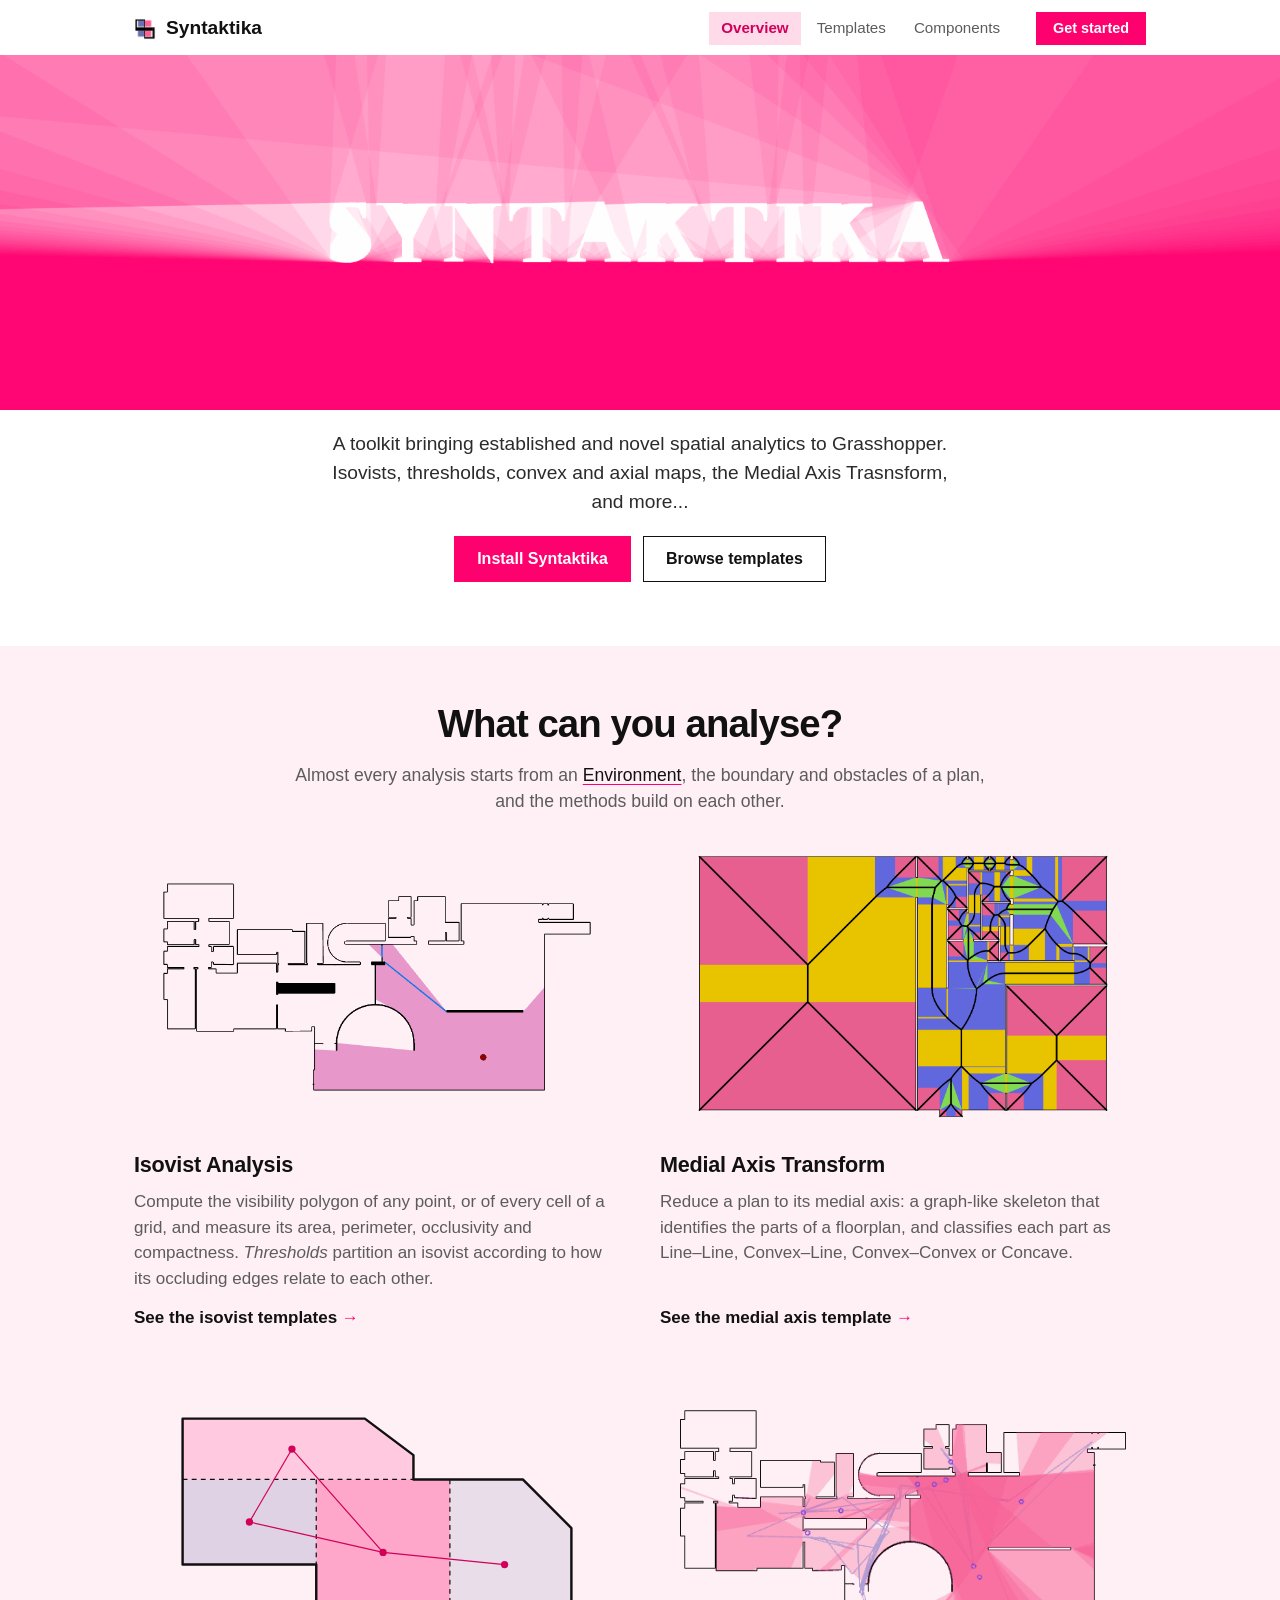
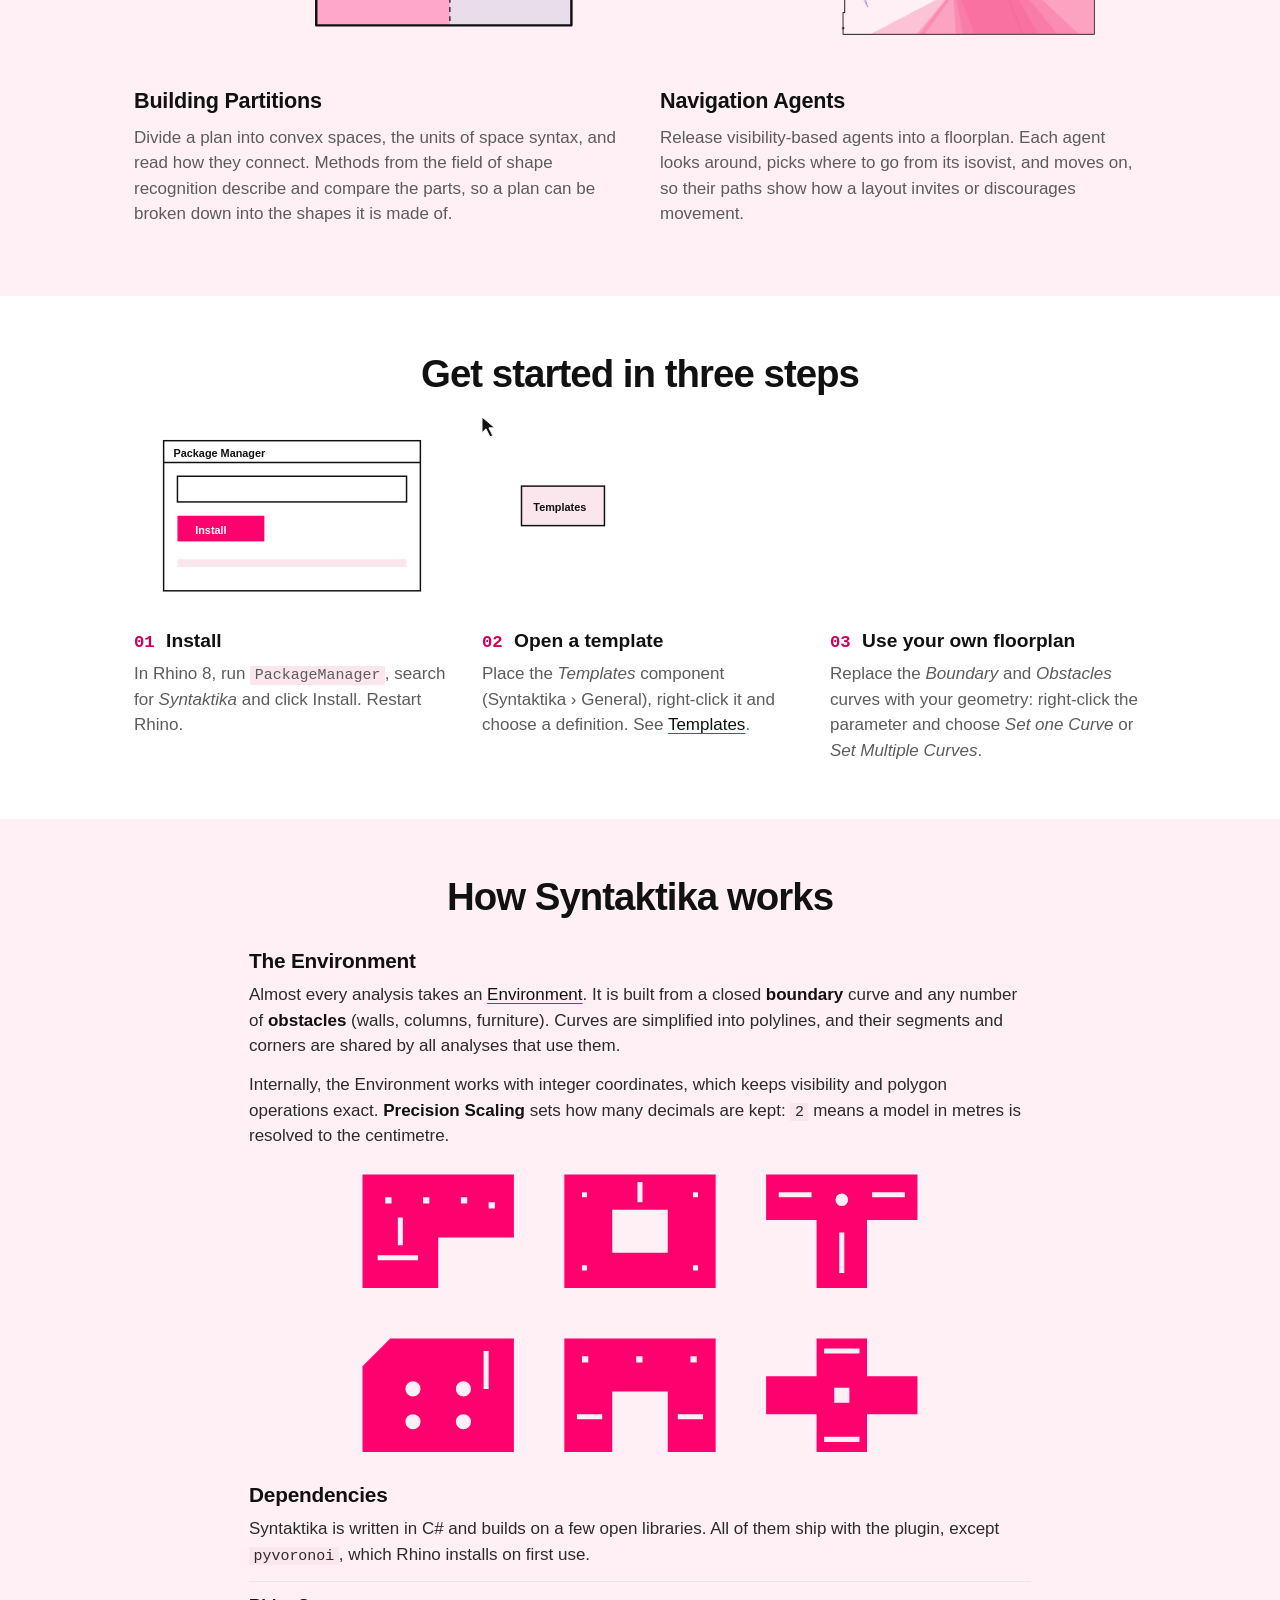
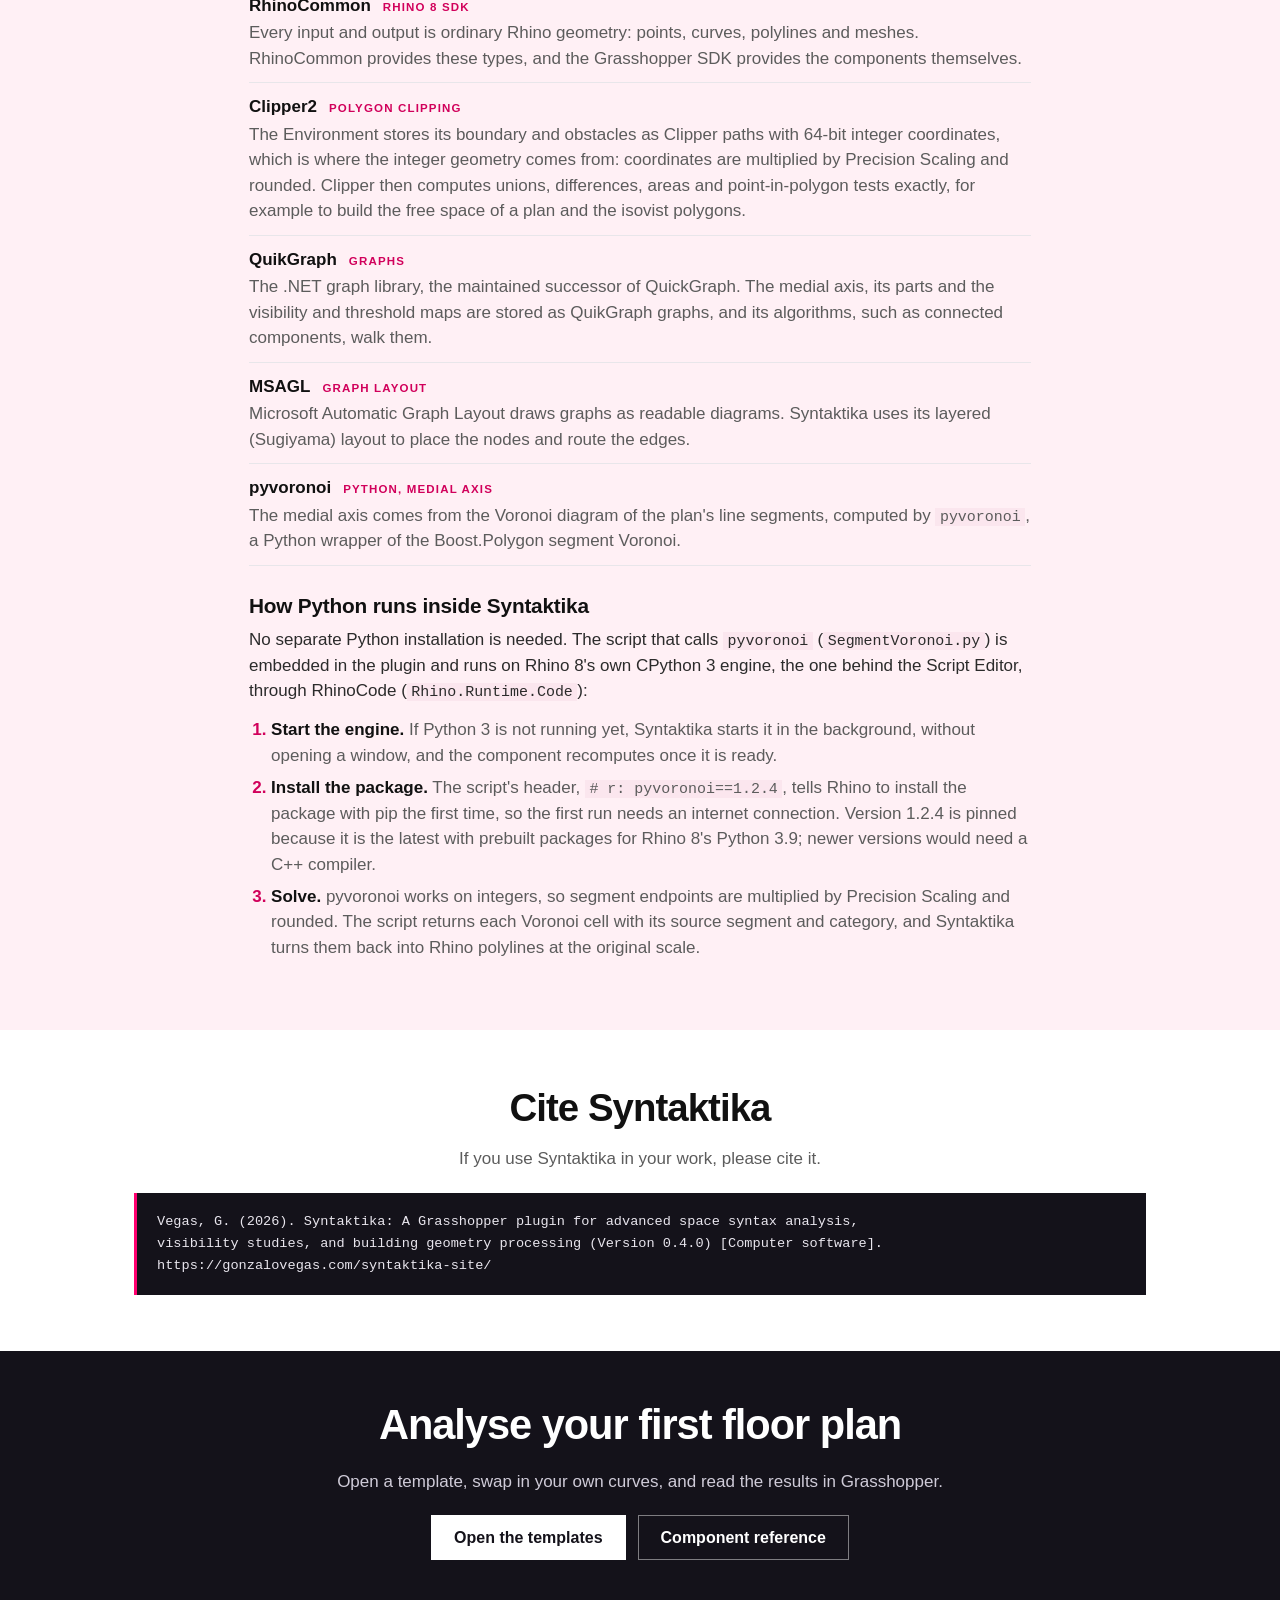
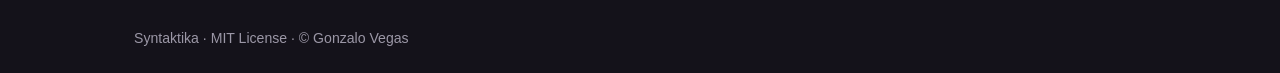
==== commit daade08f: "Publish website from Syntactics 40943a3" ====
--- a/index.html
+++ b/index.html
@@ -66,6 +66,19 @@
               Concave.</p>
             <a class="more" href="templates.html#medial-axis">See the medial axis template</a>
           </article>
+          <article class="card">
+            <div class="card-media"><img src="assets/img/partition.svg" alt="A floor plan divided into convex parts" loading="lazy"></div>
+            <h3>Building Partitions</h3>
+            <p>Divide a plan into convex spaces, the units of space syntax, and read how they connect. Methods
+              from the field of shape recognition describe and compare the parts, so a plan can be broken down
+              into the shapes it is made of.</p>
+          </article>
+          <article class="card">
+            <div class="card-media"><img src="assets/img/agents.gif" alt="Several agents moving through a floor plan, steered by what they can see" loading="lazy"></div>
+            <h3>Navigation Agents</h3>
+            <p>Release visibility-based agents into a floorplan. Each agent looks around, picks where to go from
+              its isovist, and moves on, so their paths show how a layout invites or discourages movement.</p>
+          </article>
         </div>
       </div>
     </section>
@@ -76,20 +89,61 @@
         <h2 class="section-title">Get started in three steps</h2>
         <ol class="steps">
           <li>
-            <span class="step-n">01</span>
-            <h3>Install</h3>
+            <div class="step-media" aria-hidden="true">
+              <svg class="anim anim-install" viewBox="0 0 320 200">
+                <rect class="win" x="30" y="24" width="260" height="152"/>
+                <line class="win" x1="30" y1="46" x2="290" y2="46"/>
+                <text x="40" y="40">Package Manager</text>
+                <rect class="field" x="44" y="60" width="232" height="26"/>
+                <text class="typed" x="54" y="78">Syntaktika</text>
+                <rect class="btn-shape" x="44" y="100" width="88" height="26"/>
+                <text class="btn-text" x="62" y="118">Install</text>
+                <rect class="bar-bg" x="44" y="144" width="232" height="8"/>
+                <rect class="bar" x="44" y="144" width="232" height="8"/>
+                <path class="tick" d="M244 108 l8 8 l16 -18"/>
+              </svg>
+            </div>
+            <h3><span class="step-n">01</span> Install</h3>
             <p>In Rhino 8, run <code>PackageManager</code>, search for <em>Syntaktika</em> and click Install.
               Restart Rhino.</p>
           </li>
           <li>
-            <span class="step-n">02</span>
-            <h3>Open a template</h3>
+            <div class="step-media" aria-hidden="true">
+              <svg class="anim anim-template" viewBox="0 0 320 200">
+                <rect class="comp" x="40" y="70" width="84" height="40"/>
+                <text x="52" y="95">Templates</text>
+                <g class="menu">
+                  <rect class="win" x="132" y="58" width="150" height="84"/>
+                  <rect class="pick" x="132" y="86" width="150" height="28"/>
+                  <text x="144" y="78">01 Simple isovist</text>
+                  <text x="144" y="105">02 Grid isovist</text>
+                  <text x="144" y="132">11 Medial axis</text>
+                </g>
+                <path class="cursor" d="M0 0 l0 16 l4 -4 l4 8 l3 -1 l-4 -8 l6 0 z"/>
+                <g class="graph">
+                  <path class="wire" d="M96 168 C120 168 120 150 144 150 M96 168 C120 168 120 186 144 186 M204 150 C224 150 224 168 244 168 M204 186 C224 186 224 168 244 168"/>
+                  <rect class="comp" x="40" y="156" width="56" height="24"/>
+                  <rect class="comp" x="144" y="140" width="60" height="20"/>
+                  <rect class="comp" x="144" y="176" width="60" height="20"/>
+                  <rect class="comp" x="244" y="156" width="40" height="24"/>
+                </g>
+              </svg>
+            </div>
+            <h3><span class="step-n">02</span> Open a template</h3>
             <p>Place the <em>Templates</em> component (Syntaktika › General), right-click it and choose a
               definition. See <a href="templates.html">Templates</a>.</p>
           </li>
           <li>
-            <span class="step-n">03</span>
-            <h3>Use your own floorplan</h3>
+            <div class="step-media" aria-hidden="true">
+              <svg class="anim anim-plan" viewBox="0 0 320 200">
+                <polygon class="isovist" points="150,120 40,30 40,170 92,170 92,140 120,140 120,170 280,170 280,92 220,92 220,30 175,30 175,70 150,70"/>
+                <polygon class="boundary" pathLength="1" points="40,30 220,30 220,92 280,92 280,170 40,170"/>
+                <rect class="obstacle" x="92" y="140" width="28" height="30"/>
+                <rect class="obstacle" x="150" y="44" width="25" height="26"/>
+                <circle class="viewer" cx="150" cy="120" r="5"/>
+              </svg>
+            </div>
+            <h3><span class="step-n">03</span> Use your own floorplan</h3>
             <p>Replace the <em>Boundary</em> and <em>Obstacles</em> curves with your geometry: right-click
               the parameter and choose <em>Set one Curve</em> or <em>Set Multiple Curves</em>.</p>
           </li>
@@ -112,6 +166,15 @@
           <p>Internally, the Environment works with integer coordinates, which keeps visibility and polygon
             operations exact. <strong>Precision Scaling</strong> sets how many decimals are kept: <code>2</code>
             means a model in metres is resolved to the centimetre.</p>
+
+          <svg class="plans" viewBox="-2 -2 444 224" role="img" aria-label="Six floor plans drawn as polygons with holes: the plan interior is filled, and the obstacles are holes">
+              <path transform="translate(0 0)" d="M0,0 L120,0 L120,50 L60,50 L60,90 L0,90 Z M18,18 L23,18 L23,23 L18,23 Z M48,18 L53,18 L53,23 L48,23 Z M78,18 L83,18 L83,23 L78,23 Z M100,22 L105,22 L105,27 L100,27 Z M12,64 L44,64 L44,68 L12,68 Z M28,34 L32,34 L32,56 L28,56 Z"/>
+              <path transform="translate(160 0)" d="M0,0 L120,0 L120,90 L0,90 Z M38,28 L82,28 L82,62 L38,62 Z M14,14 L18,14 L18,18 L14,18 Z M102,14 L106,14 L106,18 L102,18 Z M14,72 L18,72 L18,76 L14,76 Z M102,72 L106,72 L106,76 L102,76 Z M58,6 L62,6 L62,22 L58,22 Z"/>
+              <path transform="translate(320 0)" d="M0,0 L120,0 L120,36 L80,36 L80,90 L40,90 L40,36 L0,36 Z M10,14 L36,14 L36,18 L10,18 Z M84,14 L110,14 L110,18 L84,18 Z M58,46 L62,46 L62,78 L58,78 Z M55,20 a5,5 0 1,0 10,0 a5,5 0 1,0 -10,0 Z"/>
+              <path transform="translate(0 130)" d="M0,22 L22,0 L120,0 L120,90 L0,90 Z M34,40 a6,6 0 1,0 12,0 a6,6 0 1,0 -12,0 Z M74,40 a6,6 0 1,0 12,0 a6,6 0 1,0 -12,0 Z M34,66 a6,6 0 1,0 12,0 a6,6 0 1,0 -12,0 Z M74,66 a6,6 0 1,0 12,0 a6,6 0 1,0 -12,0 Z M96,10 L100,10 L100,40 L96,40 Z"/>
+              <path transform="translate(160 130)" d="M0,0 L120,0 L120,90 L82,90 L82,42 L38,42 L38,90 L0,90 Z M14,14 L19,14 L19,19 L14,19 Z M57,14 L62,14 L62,19 L57,19 Z M100,14 L105,14 L105,19 L100,19 Z M10,60 L30,60 L30,64 L10,64 Z M90,60 L110,60 L110,64 L90,64 Z"/>
+              <path transform="translate(320 130)" d="M40,0 L80,0 L80,30 L120,30 L120,60 L80,60 L80,90 L40,90 L40,60 L0,60 L0,30 L40,30 Z M54,39 L66,39 L66,51 L54,51 Z M46,8 L74,8 L74,12 L46,12 Z M46,78 L74,78 L74,82 L46,82 Z"/>
+          </svg>
 
           <h3 id="dependencies">Dependencies</h3>
           <p>Syntaktika is written in C# and builds on a few open libraries. All of them ship with the plugin,
--- a/assets/style.css
+++ b/assets/style.css
@@ -270,8 +270,7 @@
 
 .steps { list-style: none; padding: 0; margin: 22px 0 0; display: grid; gap: 28px; }
 @media (min-width: 760px) { .steps { grid-template-columns: repeat(3, 1fr); gap: 32px; } }
-.steps li { border-top: 2px solid var(--ink); padding-top: 14px; }
-.step-n { display: block; font: 700 .9rem/1 var(--mono); color: var(--rose-ink); margin-bottom: 10px; }
+.step-n { font: 700 .9em/1 var(--mono); color: var(--rose-ink); margin-right: .35em; }
 .steps h3 { font-size: 1.2rem; }
 .steps p { color: var(--muted); margin: 0; }
 
@@ -295,13 +294,62 @@
 .py-steps li::marker { color: var(--rose-ink); font-weight: 700; }
 .py-steps strong { color: var(--ink); }
 
-/* ---------- overview: everything centred ---------- */
-.home { text-align: center; }
+/* ---------- overview: section titles and ledes centred, everything else left-aligned ---------- */
+.home .section-title, .home .section-lede, .home .split .muted { text-align: center; }
+.home .section-lede { margin-left: auto; margin-right: auto; }
 .home .split { grid-template-columns: minmax(0, 1fr); }
-.home .section-lede, .home .concepts { max-width: 46em; margin-left: auto; margin-right: auto; }
-.home .cards { text-align: center; }
-.home .card-media { margin-left: auto; margin-right: auto; }
-.home .cta-row { justify-content: center; }
-.home .deps dt { justify-content: center; }
-.home .py-steps { padding-left: 0; list-style-position: inside; }
-.home pre.cite { text-align: center; border-left: 0; }
+.home .concepts { max-width: 46em; margin-left: auto; margin-right: auto; }
+
+/* ---------- get started: placeholder animations, one per step (6 s loops) ---------- */
+.step-media { aspect-ratio: 16 / 10; margin-bottom: 14px; }
+.anim { width: 100%; height: 100%; display: block; overflow: visible; }
+.anim text { font: 600 11px var(--sans); fill: var(--ink); }
+.anim .win, .anim .field, .anim .comp { fill: #fff; stroke: var(--ink); stroke-width: 1.5; }
+.anim .comp { fill: var(--tint); }
+
+/* 01 install: type the name, press Install, fill the bar, tick */
+.anim-install .typed { clip-path: inset(0 100% 0 0); animation: a-type 6s steps(10) infinite; }
+.anim-install .btn-shape { fill: var(--rose); animation: a-press 6s infinite; transform-box: fill-box; transform-origin: center; }
+.anim-install .btn-text { fill: #fff; }
+.anim-install .bar-bg { fill: var(--tint); }
+.anim-install .bar { fill: var(--rose); transform-box: fill-box; transform-origin: left; transform: scaleX(0); animation: a-fill 6s infinite; }
+.anim-install .tick { fill: none; stroke: var(--rose-ink); stroke-width: 4; stroke-linecap: round; stroke-linejoin: round; opacity: 0; animation: a-tick 6s infinite; }
+@keyframes a-type { 0%, 5% { clip-path: inset(0 100% 0 0); } 25%, 100% { clip-path: inset(0 0 0 0); } }
+@keyframes a-press { 0%, 30% { transform: none; } 33% { transform: scale(.94); } 36%, 100% { transform: none; } }
+@keyframes a-fill { 0%, 36% { transform: scaleX(0); } 70%, 100% { transform: scaleX(1); } }
+@keyframes a-tick { 0%, 72% { opacity: 0; } 76%, 94% { opacity: 1; } 100% { opacity: 0; } }
+
+/* 02 template: cursor right-clicks the component, menu opens, an item is picked, the definition appears */
+.anim-template .cursor { fill: var(--ink); stroke: #fff; stroke-width: 1; animation: a-cursor 6s infinite; }
+.anim-template .menu { opacity: 0; animation: a-menu 6s infinite; }
+.anim-template .pick { fill: var(--rose-soft); stroke: none; opacity: 0; animation: a-pick 6s infinite; }
+.anim-template .graph { opacity: 0; animation: a-graph 6s infinite; }
+.anim-template .wire { fill: none; stroke: var(--faint); stroke-width: 1.5; }
+@keyframes a-cursor { 0% { transform: translate(250px, 30px); } 20%, 30% { transform: translate(100px, 92px); } 48%, 60% { transform: translate(200px, 100px); } 75%, 100% { transform: translate(250px, 30px); } }
+@keyframes a-menu { 0%, 30% { opacity: 0; } 34%, 62% { opacity: 1; } 66%, 100% { opacity: 0; } }
+@keyframes a-pick { 0%, 48% { opacity: 0; } 50%, 62% { opacity: 1; } 66%, 100% { opacity: 0; } }
+@keyframes a-graph { 0%, 64% { opacity: 0; } 70%, 94% { opacity: 1; } 100% { opacity: 0; } }
+
+/* 03 floorplan: draw the boundary, drop in the obstacles, then the isovist appears */
+.anim-plan .boundary { fill: none; stroke: var(--ink); stroke-width: 3; stroke-linejoin: round; stroke-dasharray: 1; stroke-dashoffset: 1; animation: a-draw 6s infinite; }
+.anim-plan .obstacle { fill: var(--ink); opacity: 0; animation: a-obst 6s infinite; }
+.anim-plan .obstacle + .obstacle { animation-delay: .3s; }
+.anim-plan .isovist { fill: var(--rose); fill-opacity: .28; opacity: 0; animation: a-iso 6s infinite; }
+.anim-plan .viewer { fill: var(--rose-ink); opacity: 0; animation: a-iso 6s infinite; }
+@keyframes a-draw { 0% { stroke-dashoffset: 1; opacity: 1; } 35%, 92% { stroke-dashoffset: 0; opacity: 1; } 100% { stroke-dashoffset: 0; opacity: 0; } }
+@keyframes a-obst { 0%, 38% { opacity: 0; } 45%, 92% { opacity: 1; } 100% { opacity: 0; } }
+@keyframes a-iso { 0%, 55% { opacity: 0; } 65%, 92% { opacity: 1; } 100% { opacity: 0; } }
+
+/* Without motion, show each animation's end state. */
+@media (prefers-reduced-motion: reduce) {
+  .anim * { animation: none !important; }
+  .anim-install .typed { clip-path: none; }
+  .anim-install .bar { transform: none; }
+  .anim-install .tick, .anim-template .graph, .anim-plan .obstacle, .anim-plan .isovist, .anim-plan .viewer { opacity: 1; }
+  .anim-plan .boundary { stroke-dashoffset: 0; }
+  .anim-template .cursor { transform: translate(250px, 30px); }
+}
+
+/* environment: floor plans as polygons with holes; the holes (obstacles) show the section background */
+.plans { display: block; width: 100%; max-width: 560px; height: auto; margin: 1.4em auto .4em; }
+.plans path { fill: var(--rose); fill-rule: evenodd; }
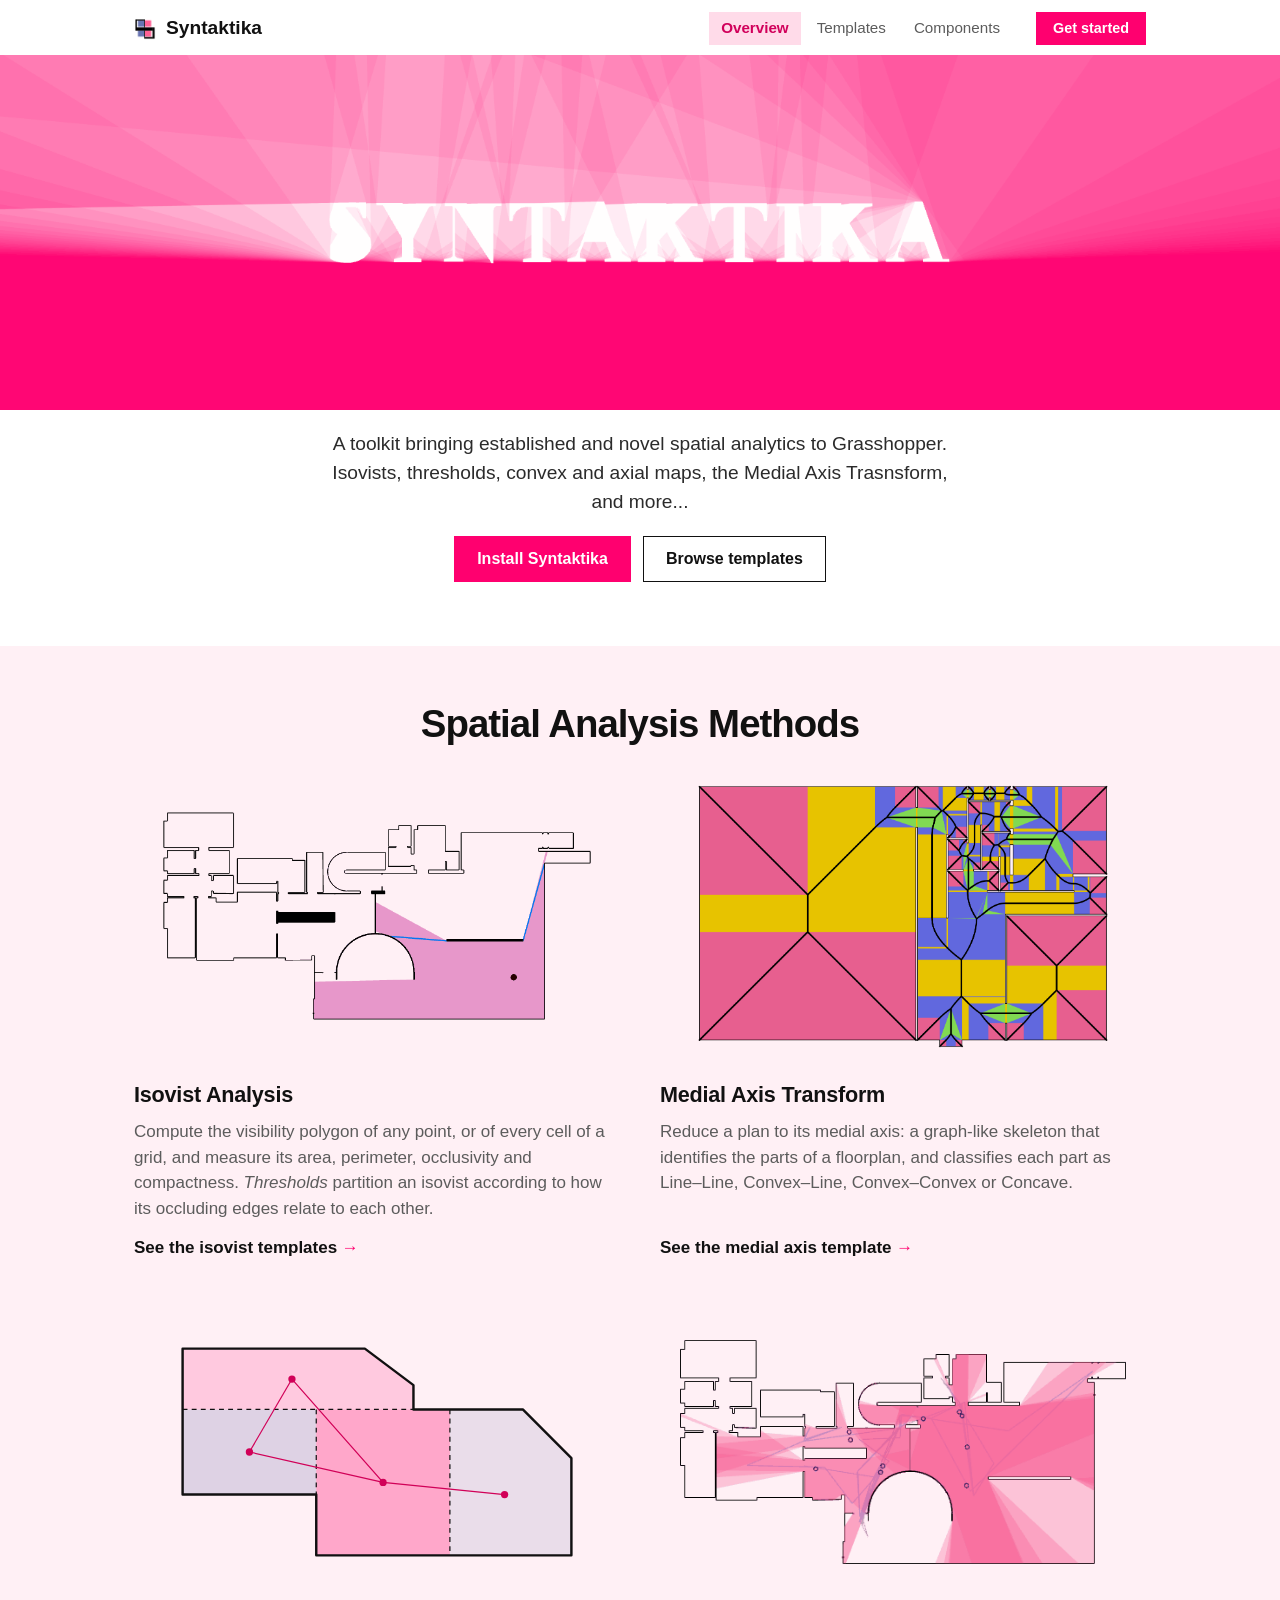
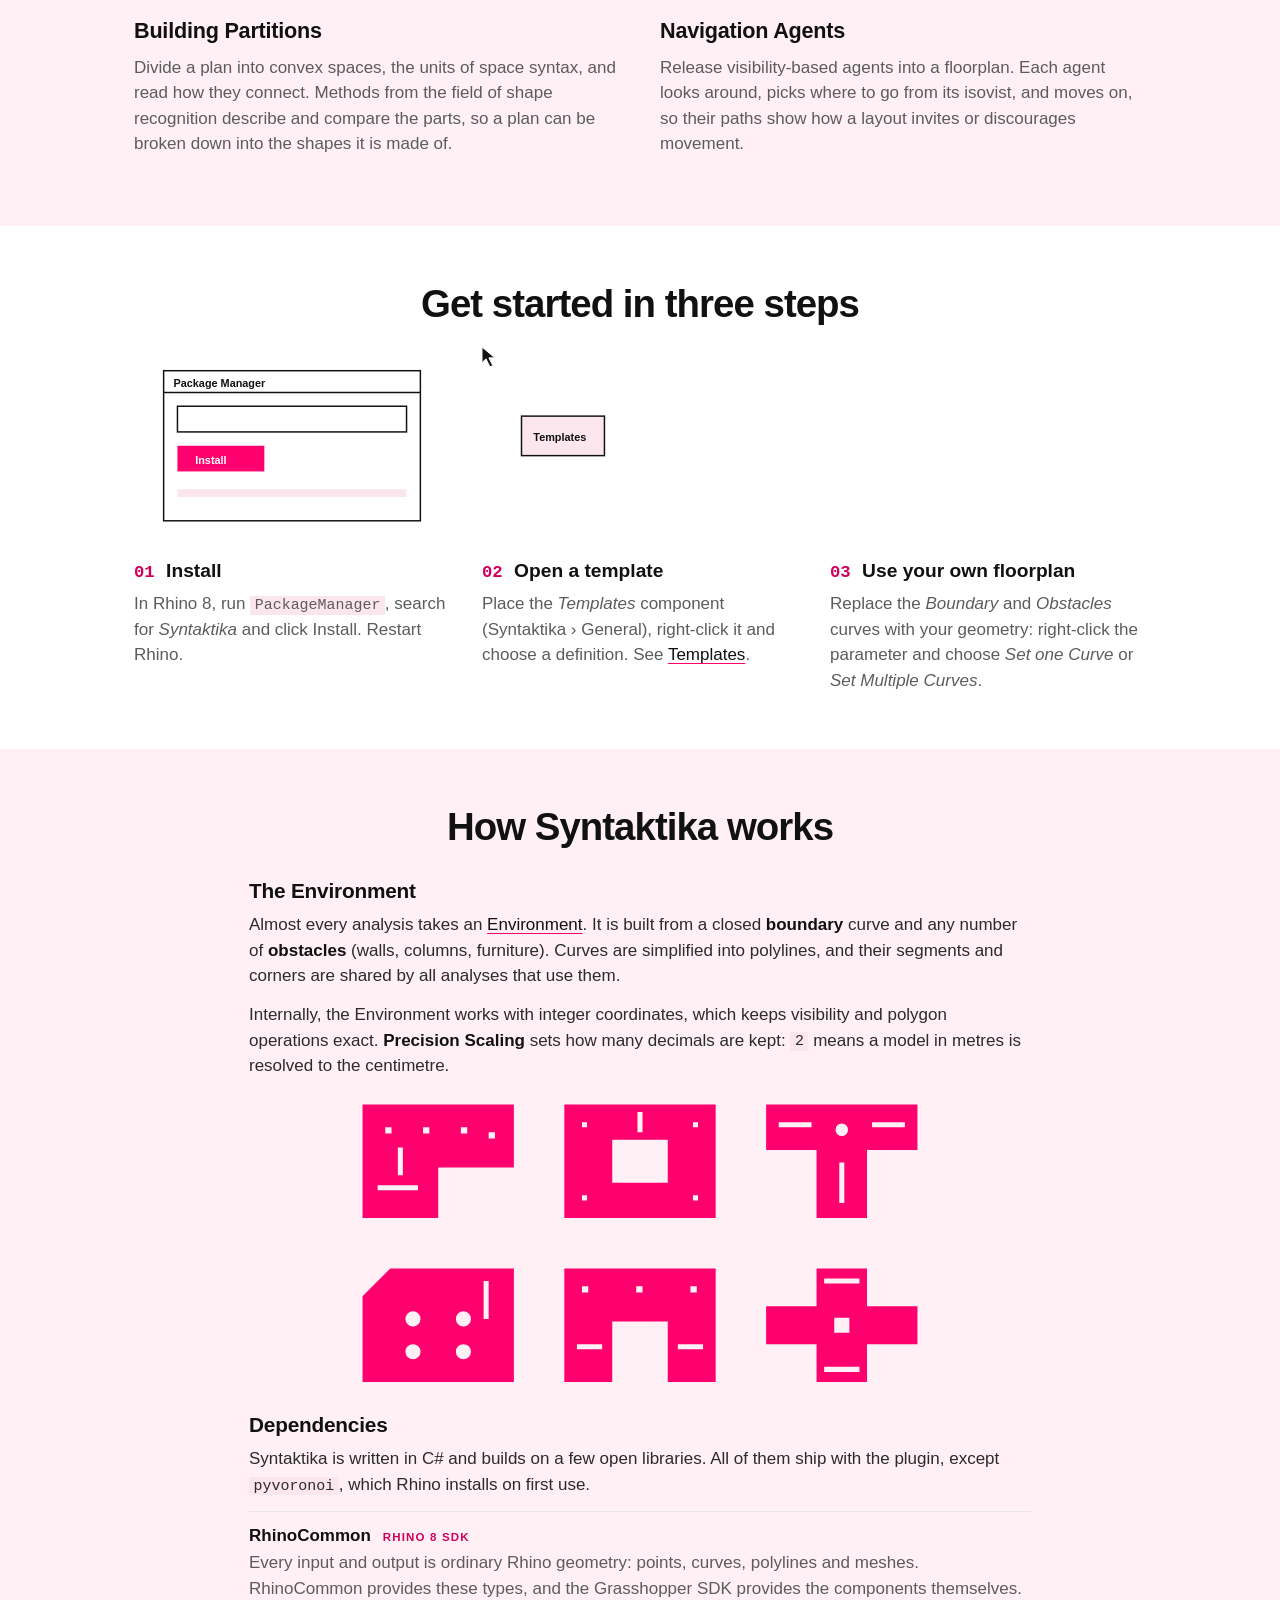
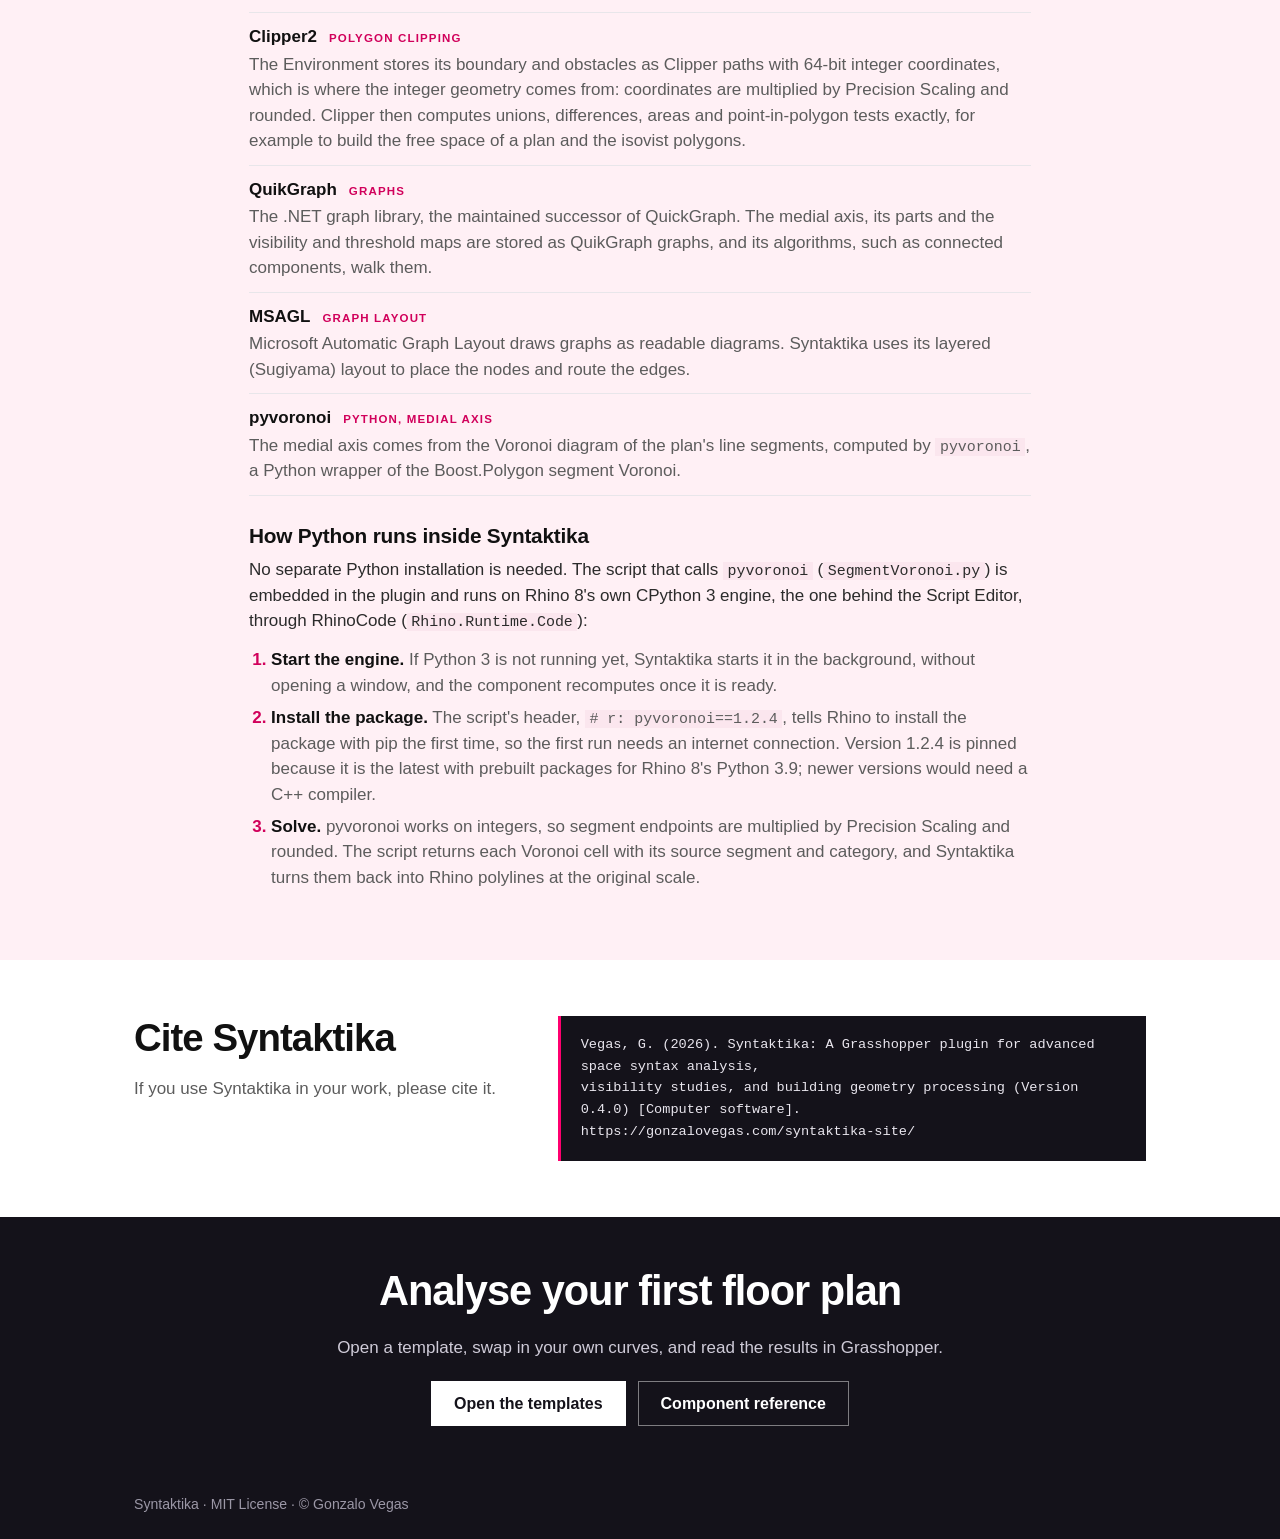
==== commit fb7fc848: "Publish website from Syntactics 40943a3" ====
--- a/index.html
+++ b/index.html
@@ -46,9 +46,7 @@
     <!-- methods -->
     <section class="section section-tint">
       <div class="wrap wide">
-        <h2 class="section-title">What can you analyse?</h2>
-        <p class="section-lede">Almost every analysis starts from an <a href="#environment">Environment</a>, the
-          boundary and obstacles of a plan, and the methods build on each other.</p>
+        <h2 class="section-title">Spatial Analysis Methods</h2>
         <div class="cards">
           <article class="card">
             <div class="card-media"><img src="assets/img/isovist_path_th.gif" alt="An isovist and its thresholds moving along a path" loading="lazy"></div>
--- a/assets/style.css
+++ b/assets/style.css
@@ -296,8 +296,11 @@
 
 /* ---------- overview: section titles and ledes centred, everything else left-aligned ---------- */
 .home .section-title, .home .section-lede, .home .split .muted { text-align: center; }
+/* Cite keeps its original layout: title and note in a left column, the citation beside them, all left-aligned. */
+.home #cite .section-title, .home #cite .muted { text-align: left; }
 .home .section-lede { margin-left: auto; margin-right: auto; }
 .home .split { grid-template-columns: minmax(0, 1fr); }
+@media (min-width: 900px) { .home #cite .split { grid-template-columns: 1fr 1.6fr; } }
 .home .concepts { max-width: 46em; margin-left: auto; margin-right: auto; }
 
 /* ---------- get started: placeholder animations, one per step (6 s loops) ---------- */
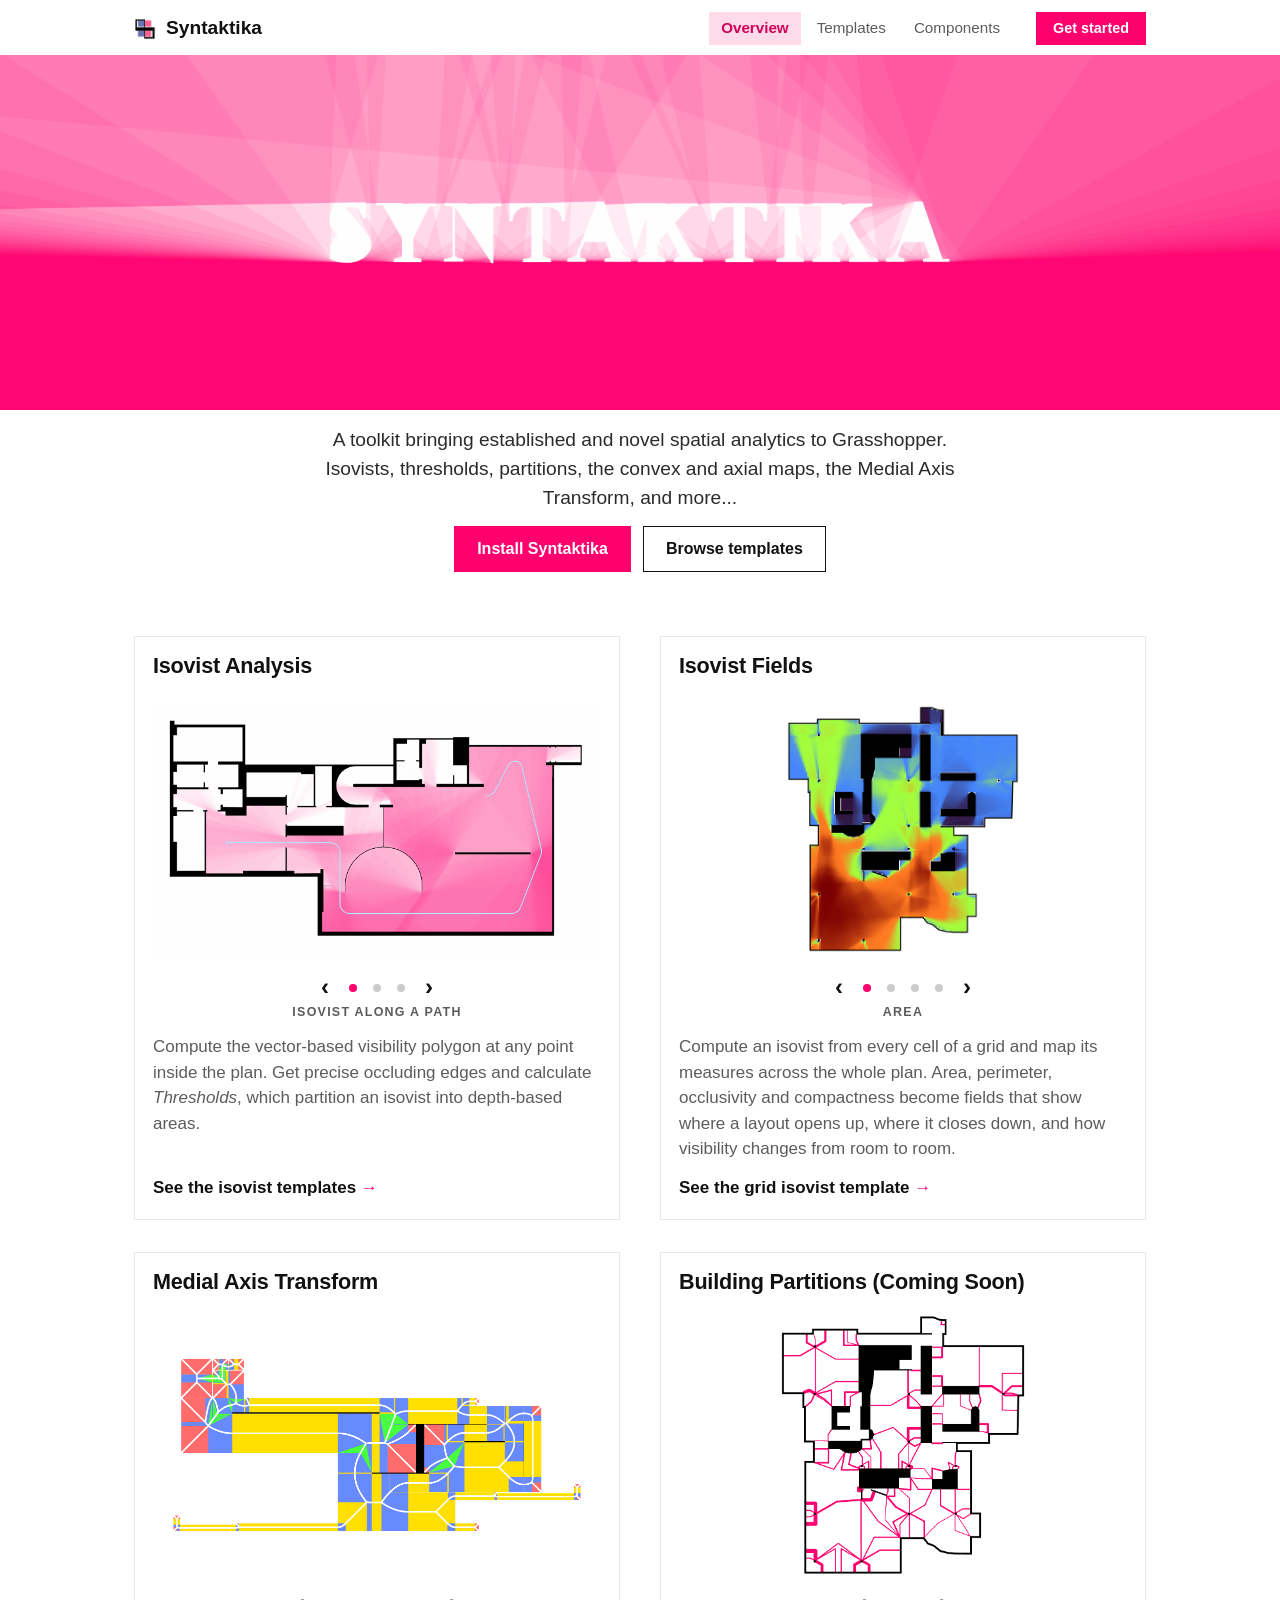
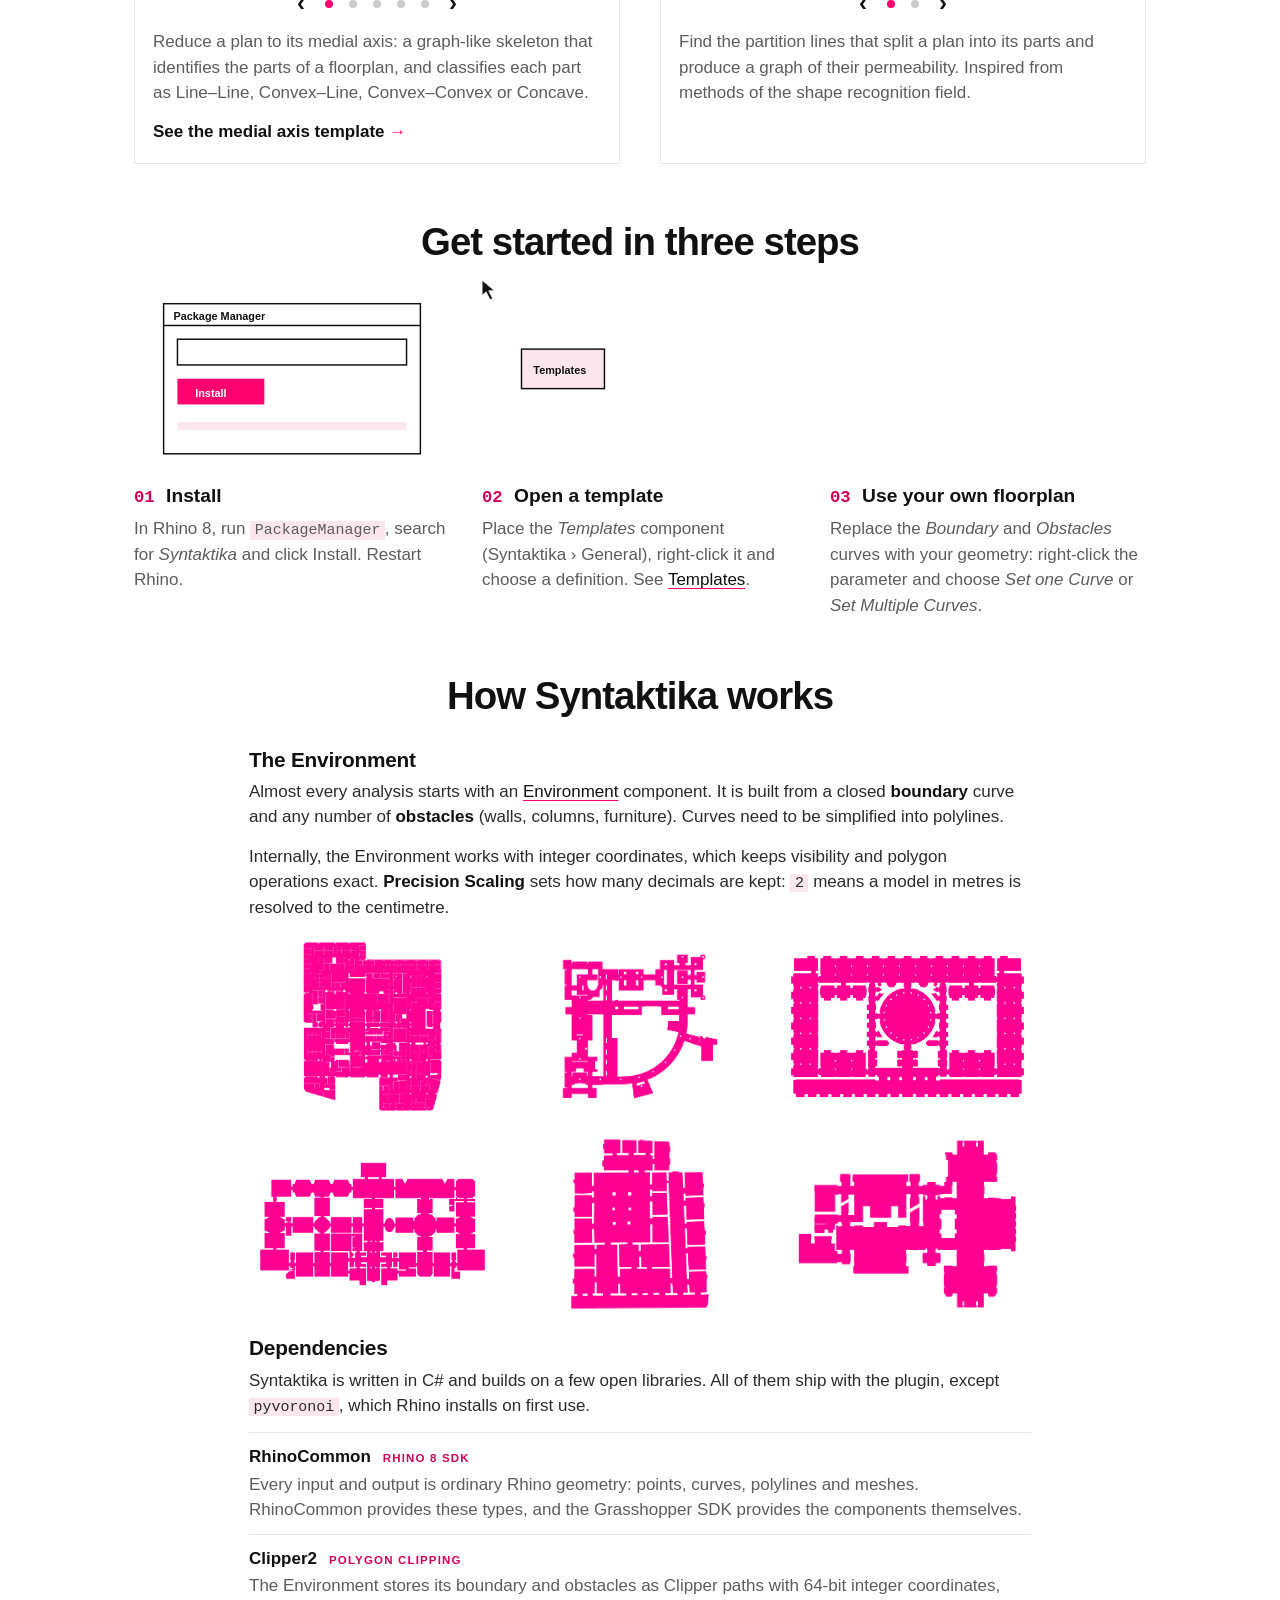
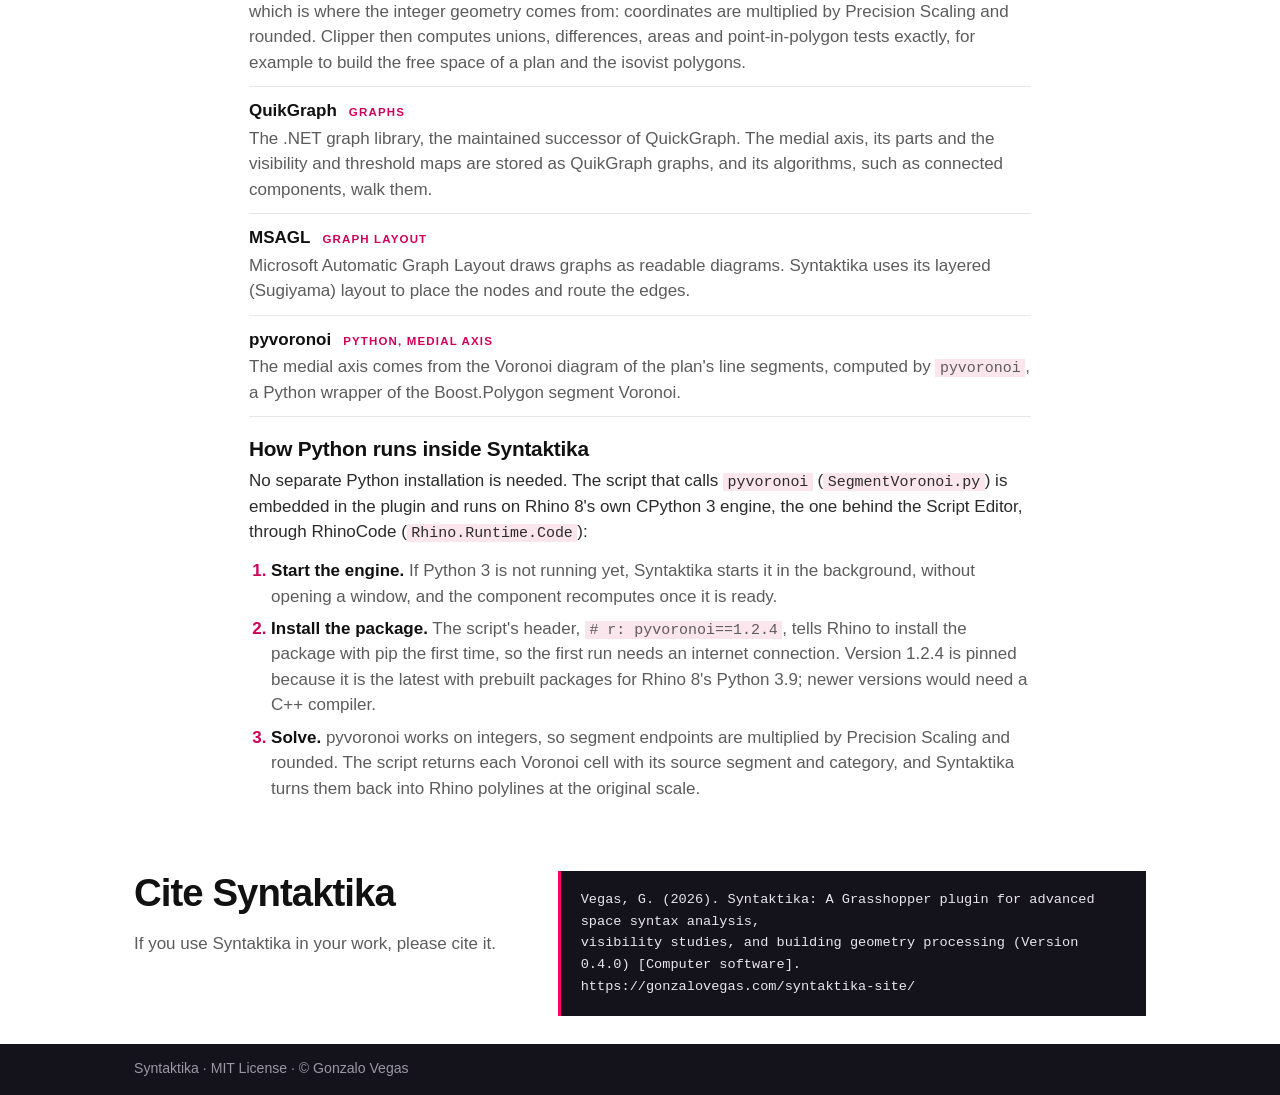
==== commit 7e53da67: "Overview: method galleries, compact layout, real Environment plans - Method cards become sliders (is" ====
--- a/index.html
+++ b/index.html
@@ -35,7 +35,7 @@
     <!-- intro -->
     <section class="intro">
       <div class="wrap">
-        <p class="lede">A toolkit bringing established and novel spatial analytics to Grasshopper. Isovists, thresholds, convex and axial maps, the Medial Axis Trasnsform, and more... </p>
+        <p class="lede">A toolkit bringing established and novel spatial analytics to Grasshopper. Isovists, thresholds, partitions, the convex and axial maps, the Medial Axis Transform, and more... </p>
         <div class="cta-row">
           <a class="btn btn-primary" href="#install">Install Syntaktika</a>
           <a class="btn btn-secondary" href="templates.html">Browse templates</a>
@@ -46,36 +46,52 @@
     <!-- methods -->
     <section class="section section-tint">
       <div class="wrap wide">
-        <h2 class="section-title">Spatial Analysis Methods</h2>
         <div class="cards">
           <article class="card">
-            <div class="card-media"><img src="assets/img/isovist_path_th.gif" alt="An isovist and its thresholds moving along a path" loading="lazy"></div>
             <h3>Isovist Analysis</h3>
-            <p>Compute the visibility polygon of any point, or of every cell of a grid, and measure its area,
-              perimeter, occlusivity and compactness. <em>Thresholds</em> partition an isovist according to how
-              its occluding edges relate to each other.</p>
+            <div class="card-media gallery" role="region" aria-roledescription="carousel" aria-label="Isovist analysis images">
+              <img data-title="Isovist along a path" src="assets/img/isovist%20path%20tung.gif" loading="lazy" alt="An isovist moving along a path through a floor plan">
+              <img data-title="Isovist Occluding Edges" data-src="assets/img/isovist%20path%20details%20tung.gif" hidden alt="The occluding edges of an isovist changing as the viewer moves along a path">
+              <img data-title="Isovist Thresholds" data-src="assets/img/isovist%20path%20thresh%20inner%20area.gif" hidden alt="An isovist and its thresholds moving along a path">
+            </div>
+            <p>Compute the vector-based visibility polygon at any point inside the plan. Get precise occluding edges and calculate <em>Thresholds</em>, which partition an isovist into depth-based areas.</p>
             <a class="more" href="templates.html#simple-isovist">See the isovist templates</a>
           </article>
           <article class="card">
-            <div class="card-media"><img src="assets/img/MA_parts.png" alt="Medial axis parts by category" loading="lazy"></div>
+            <h3>Isovist Fields</h3>
+            <div class="card-media gallery" role="region" aria-roledescription="carousel" aria-label="Isovist fields images">
+              <img data-title="Area" src="assets/img/grid%20isovist%20snyder%20area.png" loading="lazy" alt="Isovist field of a floor plan coloured by area">
+              <img data-title="Perimeter" data-src="assets/img/grid%20isovist%20snyder%20perimeter.png" hidden alt="Isovist field of a floor plan coloured by perimeter">
+              <img data-title="Occlusivity" data-src="assets/img/grid%20isovist%20snyder%20occlusivity.png" hidden alt="Isovist field of a floor plan coloured by occlusivity">
+              <img data-title="Compactness" data-src="assets/img/grid%20isovist%20snyder%20compactness.png" hidden alt="Isovist field of a floor plan coloured by compactness">
+            </div>
+            <p>Compute an isovist from every cell of a grid and map its measures across the whole plan. Area,
+              perimeter, occlusivity and compactness become fields that show where a layout opens up, where it
+              closes down, and how visibility changes from room to room.</p>
+            <a class="more" href="templates.html#grid-isovist">See the grid isovist template</a>
+          </article>
+          <article class="card">
             <h3>Medial Axis Transform</h3>
+            <div class="card-media gallery" role="region" aria-roledescription="carousel" aria-label="Medial axis images">
+              <img src="assets/img/ma_01.png" loading="lazy" alt="Medial axis parts of a floor plan, example 1 of 5">
+              <img data-src="assets/img/ma_02.png" hidden alt="Medial axis parts of a floor plan, example 2 of 5">
+              <img data-src="assets/img/ma_03.png" hidden alt="Medial axis parts of a floor plan, example 3 of 5">
+              <img data-src="assets/img/ma_04.png" hidden alt="Medial axis parts of a floor plan, example 4 of 5">
+              <img data-src="assets/img/ma_05.png" hidden alt="Medial axis parts of a floor plan, example 5 of 5">
+            </div>
             <p>Reduce a plan to its medial axis: a graph-like skeleton that identifies the parts of a floorplan, 
               and classifies each part as Line–Line, Convex–Line, Convex–Convex or
               Concave.</p>
             <a class="more" href="templates.html#medial-axis">See the medial axis template</a>
           </article>
           <article class="card">
-            <div class="card-media"><img src="assets/img/partition.svg" alt="A floor plan divided into convex parts" loading="lazy"></div>
-            <h3>Building Partitions</h3>
-            <p>Divide a plan into convex spaces, the units of space syntax, and read how they connect. Methods
-              from the field of shape recognition describe and compare the parts, so a plan can be broken down
-              into the shapes it is made of.</p>
-          </article>
-          <article class="card">
-            <div class="card-media"><img src="assets/img/agents.gif" alt="Several agents moving through a floor plan, steered by what they can see" loading="lazy"></div>
-            <h3>Navigation Agents</h3>
-            <p>Release visibility-based agents into a floorplan. Each agent looks around, picks where to go from
-              its isovist, and moves on, so their paths show how a layout invites or discourages movement.</p>
+            <h3>Building Partitions (Coming Soon)</h3>
+            <div class="card-media gallery" role="region" aria-roledescription="carousel" aria-label="Building partition images">
+              <img src="assets/img/partitions1.gif" loading="lazy" alt="Candidate partition lines in a floor plan being filtered down to the final partition">
+              <img data-src="assets/img/partitions2.gif" hidden alt="Candidate partition lines in a second floor plan being filtered down to the final partition">
+            </div>
+            <p>Find the partition lines that split a plan into its parts and produce a graph of their permeability.
+               Inspired from methods of the shape recognition field.</p>
           </article>
         </div>
       </div>
@@ -115,7 +131,7 @@
                   <rect class="pick" x="132" y="86" width="150" height="28"/>
                   <text x="144" y="78">01 Simple isovist</text>
                   <text x="144" y="105">02 Grid isovist</text>
-                  <text x="144" y="132">11 Medial axis</text>
+                  <text x="144" y="132">07 Medial axis</text>
                 </g>
                 <path class="cursor" d="M0 0 l0 16 l4 -4 l4 8 l3 -1 l-4 -8 l6 0 z"/>
                 <g class="graph">
@@ -157,22 +173,21 @@
         </div>
         <div class="concepts">
           <h3>The Environment</h3>
-          <p>Almost every analysis takes an <a href="components.html#environment">Environment</a>. It is built
+          <p>Almost every analysis starts with an <a href="components.html#environment">Environment</a> component. It is built
             from a closed <strong>boundary</strong> curve and any number of <strong>obstacles</strong> (walls,
-            columns, furniture). Curves are simplified into polylines, and their segments and corners are shared
-            by all analyses that use them.</p>
+            columns, furniture). Curves need to be simplified into polylines.</p>
           <p>Internally, the Environment works with integer coordinates, which keeps visibility and polygon
             operations exact. <strong>Precision Scaling</strong> sets how many decimals are kept: <code>2</code>
             means a model in metres is resolved to the centimetre.</p>
 
-          <svg class="plans" viewBox="-2 -2 444 224" role="img" aria-label="Six floor plans drawn as polygons with holes: the plan interior is filled, and the obstacles are holes">
-              <path transform="translate(0 0)" d="M0,0 L120,0 L120,50 L60,50 L60,90 L0,90 Z M18,18 L23,18 L23,23 L18,23 Z M48,18 L53,18 L53,23 L48,23 Z M78,18 L83,18 L83,23 L78,23 Z M100,22 L105,22 L105,27 L100,27 Z M12,64 L44,64 L44,68 L12,68 Z M28,34 L32,34 L32,56 L28,56 Z"/>
-              <path transform="translate(160 0)" d="M0,0 L120,0 L120,90 L0,90 Z M38,28 L82,28 L82,62 L38,62 Z M14,14 L18,14 L18,18 L14,18 Z M102,14 L106,14 L106,18 L102,18 Z M14,72 L18,72 L18,76 L14,76 Z M102,72 L106,72 L106,76 L102,76 Z M58,6 L62,6 L62,22 L58,22 Z"/>
-              <path transform="translate(320 0)" d="M0,0 L120,0 L120,36 L80,36 L80,90 L40,90 L40,36 L0,36 Z M10,14 L36,14 L36,18 L10,18 Z M84,14 L110,14 L110,18 L84,18 Z M58,46 L62,46 L62,78 L58,78 Z M55,20 a5,5 0 1,0 10,0 a5,5 0 1,0 -10,0 Z"/>
-              <path transform="translate(0 130)" d="M0,22 L22,0 L120,0 L120,90 L0,90 Z M34,40 a6,6 0 1,0 12,0 a6,6 0 1,0 -12,0 Z M74,40 a6,6 0 1,0 12,0 a6,6 0 1,0 -12,0 Z M34,66 a6,6 0 1,0 12,0 a6,6 0 1,0 -12,0 Z M74,66 a6,6 0 1,0 12,0 a6,6 0 1,0 -12,0 Z M96,10 L100,10 L100,40 L96,40 Z"/>
-              <path transform="translate(160 130)" d="M0,0 L120,0 L120,90 L82,90 L82,42 L38,42 L38,90 L0,90 Z M14,14 L19,14 L19,19 L14,19 Z M57,14 L62,14 L62,19 L57,19 Z M100,14 L105,14 L105,19 L100,19 Z M10,60 L30,60 L30,64 L10,64 Z M90,60 L110,60 L110,64 L90,64 Z"/>
-              <path transform="translate(320 130)" d="M40,0 L80,0 L80,30 L120,30 L120,60 L80,60 L80,90 L40,90 L40,60 L0,60 L0,30 L40,30 Z M54,39 L66,39 L66,51 L54,51 Z M46,8 L74,8 L74,12 L46,12 Z M46,78 L74,78 L74,82 L46,82 Z"/>
-          </svg>
+          <div class="plans">
+            <img src="assets/img/plan01.png" alt="Floor plan 1 as an Environment: the free space is filled, walls and obstacles are holes" loading="lazy">
+            <img src="assets/img/plan02.png" alt="Floor plan 2 as an Environment: the free space is filled, walls and obstacles are holes" loading="lazy">
+            <img src="assets/img/plan03.png" alt="Floor plan 3 as an Environment: the free space is filled, walls and obstacles are holes" loading="lazy">
+            <img src="assets/img/plan04.png" alt="Floor plan 4 as an Environment: the free space is filled, walls and obstacles are holes" loading="lazy">
+            <img src="assets/img/plan05.png" alt="Floor plan 5 as an Environment: the free space is filled, walls and obstacles are holes" loading="lazy">
+            <img src="assets/img/plan06.png" alt="Floor plan 6 as an Environment: the free space is filled, walls and obstacles are holes" loading="lazy">
+          </div>
 
           <h3 id="dependencies">Dependencies</h3>
           <p>Syntaktika is written in C# and builds on a few open libraries. All of them ship with the plugin,
@@ -234,21 +249,76 @@
       </div>
     </section>
 
-    <!-- final cta -->
-    <section class="cta-band">
-      <div class="wrap wide">
-        <h2>Analyse your first floor plan</h2>
-        <p>Open a template, swap in your own curves, and read the results in Grasshopper.</p>
-        <div class="cta-row">
-          <a class="btn btn-light" href="templates.html">Open the templates</a>
-          <a class="btn btn-ghost" href="components.html">Component reference</a>
-        </div>
-      </div>
-    </section>
   </main>
 
   <footer class="site-footer">
     <div class="wrap wide">Syntaktika · MIT License · © Gonzalo Vegas</div>
   </footer>
+  <script>
+    // Replay button: appears on hover over any card image that is a GIF, and restarts it from the
+    // first frame. Changing the URL's #fragment makes the browser restart the animation without
+    // downloading the file again.
+    document.querySelectorAll('.card-media').forEach(function (m) {
+      var b = document.createElement('button');
+      b.type = 'button'; b.className = 'replay'; b.setAttribute('aria-label', 'Replay animation');
+      b.title = 'Replay animation';
+      b.innerHTML = '<svg viewBox="0 0 24 24" aria-hidden="true"><path d="M4 12a8 8 0 1 0 2.4-5.7"/><path d="M4 3v5h5"/></svg>';
+      function current() {
+        return Array.prototype.find.call(m.querySelectorAll('img'), function (img) { return !img.hidden; });
+      }
+      m._syncReplay = function () {
+        var img = current();
+        b.hidden = !(img && /\.gif(#|$)/i.test(img.getAttribute('src') || ''));
+      };
+      b.addEventListener('click', function () {
+        var img = current(); if (!img) return;
+        img.src = img.getAttribute('src').split('#')[0] + '#replay-' + Date.now();
+      });
+      m.appendChild(b);
+      m._syncReplay();
+    });
+
+    // Card galleries: a row of  < dots >  under the image, and the image's data-title as a caption.
+    // Images load only when first shown.
+    document.querySelectorAll('.gallery').forEach(function (g) {
+      var imgs = Array.prototype.slice.call(g.querySelectorAll('img'));
+      if (imgs.length < 2) return;
+      var i = 0, dots = [];
+      var title = document.createElement('p');
+      title.className = 'gallery-title';
+      title.setAttribute('aria-live', 'polite');
+      function show(n) {
+        i = (n + imgs.length) % imgs.length;
+        imgs.forEach(function (img, k) {
+          if (k === i && img.dataset.src) { img.src = img.dataset.src; img.removeAttribute('data-src'); }
+          img.hidden = k !== i;
+          dots[k].setAttribute('aria-current', k === i ? 'true' : 'false');
+        });
+        title.textContent = imgs[i].dataset.title || '';
+        if (g._syncReplay) g._syncReplay();
+      }
+      function btn(cls, label, text, onClick) {
+        var b = document.createElement('button');
+        b.type = 'button'; b.className = cls; b.setAttribute('aria-label', label); b.textContent = text;
+        b.addEventListener('click', onClick); return b;
+      }
+      var nav = document.createElement('div');
+      nav.className = 'gallery-nav';
+      nav.appendChild(btn('gallery-btn', 'Previous image', '‹', function () { show(i - 1); }));
+      imgs.forEach(function (_, k) {
+        var d = btn('gallery-dot', 'Image ' + (k + 1) + ' of ' + imgs.length, '', function () { show(k); });
+        dots.push(d); nav.appendChild(d);
+      });
+      nav.appendChild(btn('gallery-btn', 'Next image', '›', function () { show(i + 1); }));
+      g.parentNode.insertBefore(title, g.nextSibling);
+      g.parentNode.insertBefore(nav, title);
+      g.tabIndex = 0;
+      g.addEventListener('keydown', function (e) {
+        if (e.key === 'ArrowLeft') { show(i - 1); e.preventDefault(); }
+        if (e.key === 'ArrowRight') { show(i + 1); e.preventDefault(); }
+      });
+      show(0);
+    });
+  </script>
 </body>
 </html>
--- a/assets/style.css
+++ b/assets/style.css
@@ -2,7 +2,6 @@
 
 :root {
   --bg: #ffffff;
-  --pink: #fff0f5;      /* alternate section background on the overview */
   --ink: #111111;
   --text: #2b2b2b;
   --muted: #5c5c5c;
@@ -46,8 +45,8 @@
 
 h1, h2, h3 { color: var(--ink); font-weight: 600; line-height: 1.25; margin: 0 0 .45em; }
 h1 { font-size: 2.1rem; letter-spacing: -0.02em; font-weight: 700; }
-h2 { font-size: 1.45rem; margin-top: 1.6em; }
-h3 { font-size: 1.12rem; margin-top: 1.3em; }
+h2 { font-size: 1.45rem; margin-top: 1.2em; }
+h3 { font-size: 1.12rem; margin-top: 1em; }
 p, ul, ol, dl { margin: 0 0 .8em; }
 strong { color: var(--ink); font-weight: 600; }
 code { font-family: var(--mono); font-size: .88em; background: var(--tint); padding: .08em .3em; }
@@ -67,7 +66,7 @@
 .btn.header-cta { display: none; }
 @media (min-width: 720px) { .btn.header-cta { display: inline-flex; } }
 
-.site-footer { margin-top: 40px; padding: 20px 0 24px; background: var(--night); color: #9b97a6; font-size: .88rem; }
+.site-footer { margin-top: 24px; padding: 14px 0 16px; background: var(--night); color: #9b97a6; font-size: .88rem; }
 .site-footer a { color: #e9e6ee; }
 .site-footer a:hover { color: var(--rose); }
 .home + .site-footer { margin-top: 0; }
@@ -146,9 +145,9 @@
 .guide-meta { display: flex; flex-wrap: wrap; gap: 4px 14px; font-size: .9rem; color: var(--faint); }
 .guide-meta span:empty { display: none; }
 .guide-meta span + span::before { content: "·"; margin-right: 14px; }
-.eyebrow { font-size: .78rem; font-weight: 700; letter-spacing: .1em; text-transform: uppercase; color: var(--rose-ink); margin: 2.6em 0 .2em; }
+.eyebrow { font-size: .78rem; font-weight: 700; letter-spacing: .1em; text-transform: uppercase; color: var(--rose-ink); margin: 1.8em 0 .2em; }
 .eyebrow + h2 { margin-top: 0; }
-.back-top { margin-top: 2.4em; font-size: .92rem; }
+.back-top { margin-top: 1.6em; font-size: .92rem; }
 .back-top a { color: var(--muted); }
 
 .guide-nav { font-size: .93rem; }
@@ -222,10 +221,6 @@
 .btn-primary:hover { background: var(--rose-ink); color: #fff; }
 .btn-secondary { background: var(--bg); color: var(--ink); border-color: var(--ink); }
 .btn-secondary:hover { background: var(--ink); color: #fff; }
-.btn-light { background: #fff; color: var(--night); }
-.btn-light:hover { background: var(--rose-soft); color: var(--night); }
-.btn-ghost { color: #fff; border-color: rgba(255,255,255,.45); }
-.btn-ghost:hover { border-color: #fff; color: #fff; }
 
 /* ---------- home ---------- */
 main.home { padding-bottom: 0; overflow-x: clip; }
@@ -242,25 +237,53 @@
 .hero-mark { overflow: hidden; }
 .hero-mark img { display: block; max-width: none; height: auto;
   width: 103.2571%; margin: -2.9143% 0 -1.8857% -1.1429%; }
-.intro { padding: 16px 0 56px; text-align: center; }
-@media (min-width: 900px) { .intro { padding: 20px 0 64px; } }
+.intro { padding: 12px 0 24px; text-align: center; }
+@media (min-width: 900px) { .intro { padding: 16px 0 28px; } }
 .intro .lede { font-size: 1.2rem; color: var(--text); max-width: 36em; margin: 0 auto; }
 .intro .cta-row { justify-content: center; }
-.cta-row { display: flex; flex-wrap: wrap; gap: 12px; margin: 20px 0 0; }
-
-
-.section { padding: 40px 0; }
-@media (min-width: 900px) { .section { padding: 56px 0; } }
-.section-tint { background: var(--pink); }
+.cta-row { display: flex; flex-wrap: wrap; gap: 12px; margin: 14px 0 0; }
+
+
+.section { padding: 20px 0; }
+@media (min-width: 900px) { .section { padding: 28px 0; } }
+.section-tint { background: var(--bg); }
 .section .eyebrow { margin-top: 0; }
 .section-title { font-size: clamp(1.7rem, 3.4vw, 2.4rem); letter-spacing: -0.025em; font-weight: 700; line-height: 1.12; }
 .section-lede { color: var(--muted); font-size: 1.1rem; max-width: 40em; }
 
-.cards { display: grid; gap: 40px; margin-top: 20px; }
+.cards { display: grid; gap: 32px 40px; margin-top: 8px; }
 @media (min-width: 760px) { .cards { grid-template-columns: 1fr 1fr; } }
-.card { display: flex; flex-direction: column; }
-.card-media { overflow: hidden; margin-bottom: 14px; aspect-ratio: 16 / 10; display: flex; align-items: center; justify-content: center; }
+.card { display: flex; flex-direction: column; border: 1px solid var(--line); padding: 16px 18px 18px; transition: border-color .15s; }
+.card:hover, .card:has(:focus-visible) { border-color: var(--rose); }
+.card-media { overflow: hidden; margin-bottom: 4px; aspect-ratio: 16 / 10; display: flex; align-items: center; justify-content: center; }
 .card-media img { width: 100%; height: 100%; object-fit: contain; mix-blend-mode: multiply; }
+/* card galleries: several images per method, stepped with arrows or dots */
+.gallery { position: relative; }
+.gallery img[hidden] { display: none; }
+.gallery:focus-visible { outline: 2px solid var(--rose); outline-offset: 2px; }
+.gallery-nav { display: flex; justify-content: center; align-items: center; gap: 2px; margin: 0; }
+.gallery-btn { width: 30px; height: 30px; padding: 0 0 3px; border: 0; border-radius: 50%; background: none;
+  color: var(--ink); font: 600 1.5rem/1 var(--sans); cursor: pointer; display: flex; align-items: center; justify-content: center; }
+.gallery-btn:hover { background: var(--rose-soft); color: var(--rose-ink); }
+.gallery-btn:focus-visible, .gallery-dot:focus-visible { outline: 2px solid var(--rose); outline-offset: 1px; border-radius: 50%; }
+.gallery-dot { width: 22px; height: 22px; padding: 0; border: 0; background: none; cursor: pointer; position: relative; }
+.gallery-dot::before { content: ""; position: absolute; inset: 7px; border-radius: 50%; background: var(--faint); opacity: .45; }
+.gallery-dot[aria-current="true"]::before { background: var(--rose); opacity: 1; }
+.gallery-title { text-align: center; font-size: .78rem; font-weight: 700; letter-spacing: .1em; text-transform: uppercase;
+  color: var(--rose-ink); margin: 0 0 12px; min-height: 1.4em; }
+.gallery-title:empty { display: none; }
+.gallery-nav:has(+ .gallery-title:empty) { margin-bottom: 10px; }
+/* replay button: top-right of a card image, shown on hover (always shown on touch screens) */
+.card-media { position: relative; }
+.replay { position: absolute; top: 8px; right: 8px; width: 34px; height: 34px; padding: 0; border: 1px solid var(--line);
+  border-radius: 50%; background: rgba(255,255,255,.92); color: var(--ink); cursor: pointer;
+  display: flex; align-items: center; justify-content: center; opacity: 0; transition: opacity .15s, background .15s, color .15s; }
+.replay[hidden] { display: none; }
+.replay svg { width: 18px; height: 18px; fill: none; stroke: currentColor; stroke-width: 2; stroke-linecap: round; stroke-linejoin: round; }
+.card-media:hover .replay, .replay:focus-visible { opacity: 1; }
+.replay:hover { background: var(--rose-soft); color: var(--rose-ink); }
+.replay:focus-visible { outline: 2px solid var(--rose); outline-offset: 1px; }
+@media (hover: none) { .replay { opacity: .85; } }
 .card-label { font-size: .78rem; font-weight: 700; letter-spacing: .1em; text-transform: uppercase; color: var(--rose-ink); margin-bottom: .4em; }
 .card h3 { font-size: 1.35rem; letter-spacing: -0.01em; }
 .card p { color: var(--muted); }
@@ -268,7 +291,7 @@
 .more::after { content: " \2192"; color: var(--rose); }
 .more:hover { color: var(--rose-ink); }
 
-.steps { list-style: none; padding: 0; margin: 22px 0 0; display: grid; gap: 28px; }
+.steps { list-style: none; padding: 0; margin: 8px 0 0; display: grid; gap: 20px; }
 @media (min-width: 760px) { .steps { grid-template-columns: repeat(3, 1fr); gap: 32px; } }
 .step-n { font: 700 .9em/1 var(--mono); color: var(--rose-ink); margin-right: .35em; }
 .steps h3 { font-size: 1.2rem; }
@@ -278,12 +301,9 @@
 .split { display: grid; gap: 8px 56px; }
 @media (min-width: 900px) { .split { grid-template-columns: 1fr 1.6fr; } }
 
-.cta-band { background: var(--night); color: #cfcbd8; padding: 48px 0; text-align: center; }
-.cta-band h2 { color: #fff; font-size: clamp(1.8rem, 3.6vw, 2.6rem); letter-spacing: -0.025em; font-weight: 700; }
-.cta-band .cta-row { justify-content: center; }
 
 /* core concepts */
-.concepts h3 { font-size: 1.3rem; letter-spacing: -0.01em; margin: 1.3em 0 .4em; }
+.concepts h3 { font-size: 1.3rem; letter-spacing: -0.01em; margin: .9em 0 .3em; }
 .concepts h3:first-child { margin-top: .2em; }
 .deps { margin: .8em 0 0; border-top: 1px solid var(--line); }
 .deps dt { color: var(--ink); font-weight: 700; padding-top: 11px; display: flex; flex-wrap: wrap; align-items: baseline; gap: 4px 12px; }
@@ -304,7 +324,7 @@
 .home .concepts { max-width: 46em; margin-left: auto; margin-right: auto; }
 
 /* ---------- get started: placeholder animations, one per step (6 s loops) ---------- */
-.step-media { aspect-ratio: 16 / 10; margin-bottom: 14px; }
+.step-media { aspect-ratio: 16 / 10; margin-bottom: 6px; }
 .anim { width: 100%; height: 100%; display: block; overflow: visible; }
 .anim text { font: 600 11px var(--sans); fill: var(--ink); }
 .anim .win, .anim .field, .anim .comp { fill: #fff; stroke: var(--ink); stroke-width: 1.5; }
@@ -354,5 +374,6 @@
 }
 
 /* environment: floor plans as polygons with holes; the holes (obstacles) show the section background */
-.plans { display: block; width: 100%; max-width: 560px; height: auto; margin: 1.4em auto .4em; }
-.plans path { fill: var(--rose); fill-rule: evenodd; }
+.plans { display: grid; grid-template-columns: repeat(2, minmax(0, 1fr)); gap: 12px 20px; margin: .6em 0 .2em; }
+@media (min-width: 600px) { .plans { grid-template-columns: repeat(3, minmax(0, 1fr)); } }
+.plans img { width: 100%; aspect-ratio: 4 / 3; object-fit: contain; }
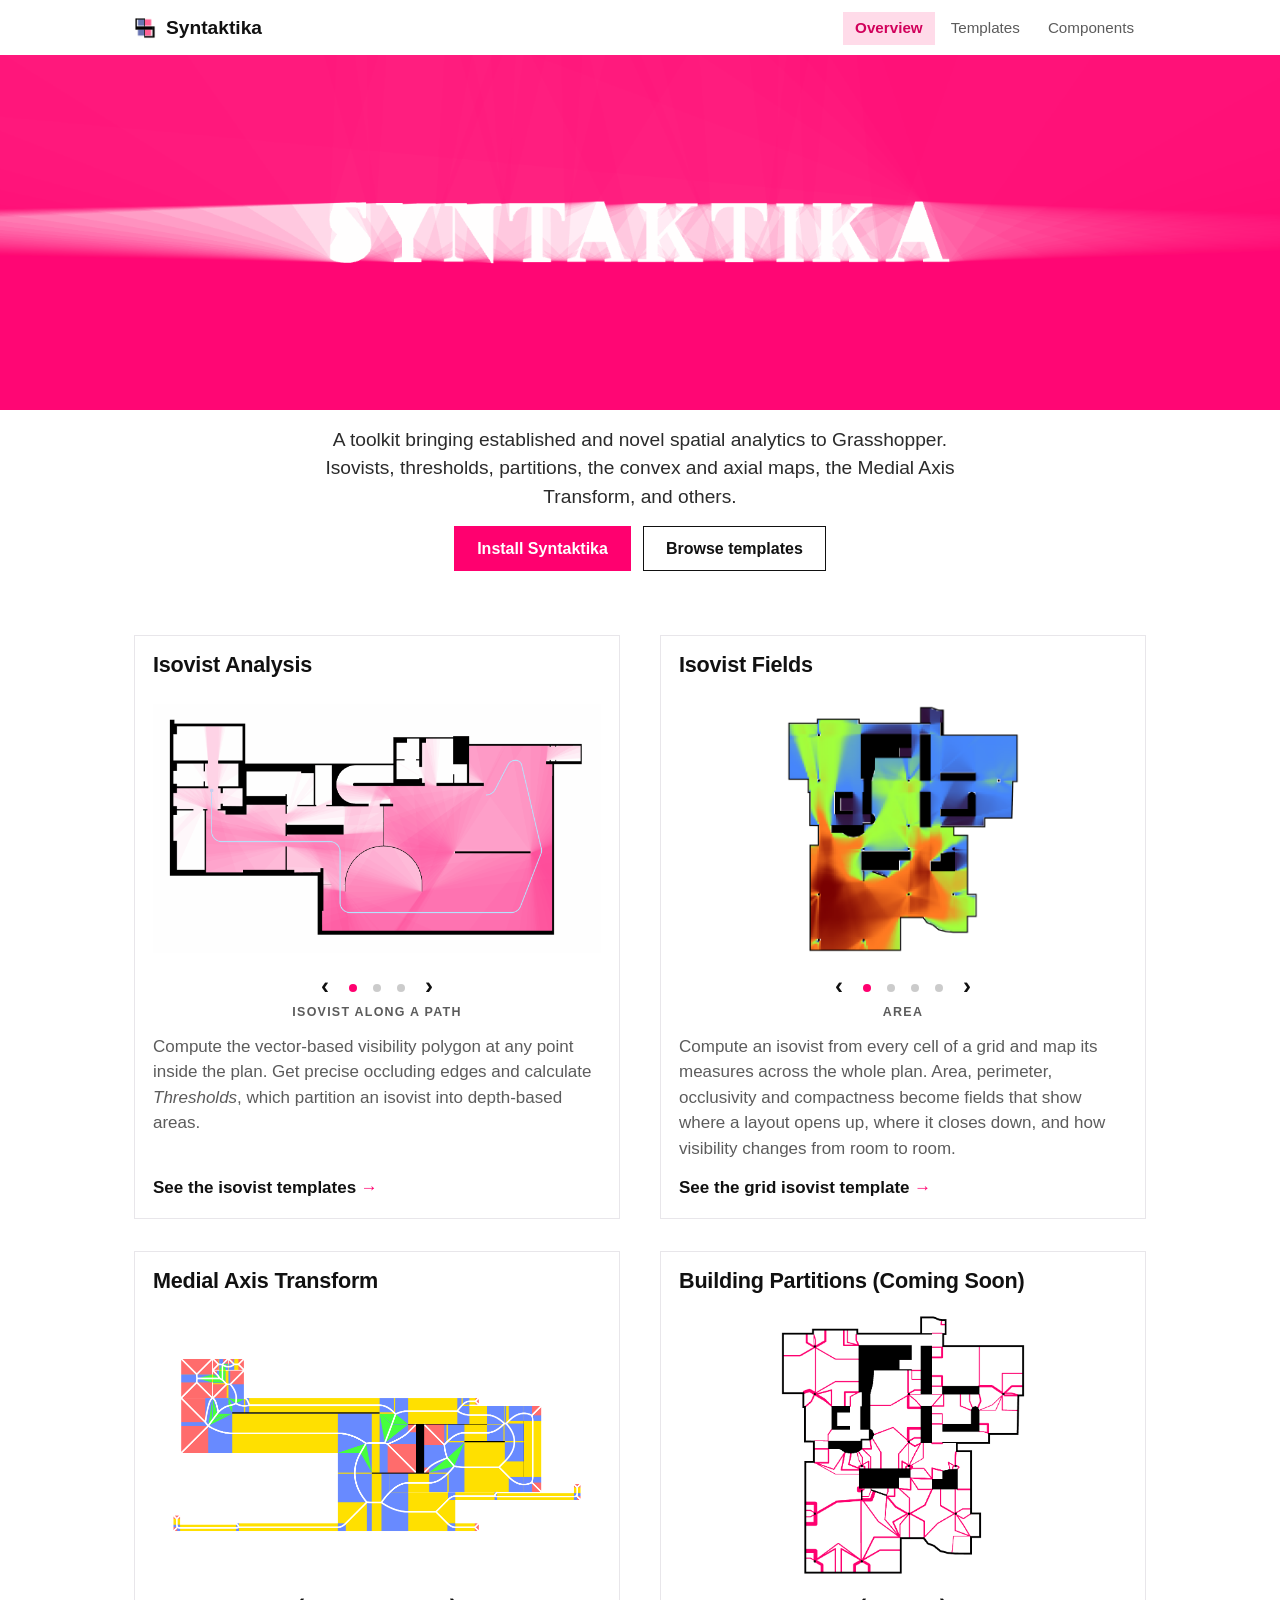
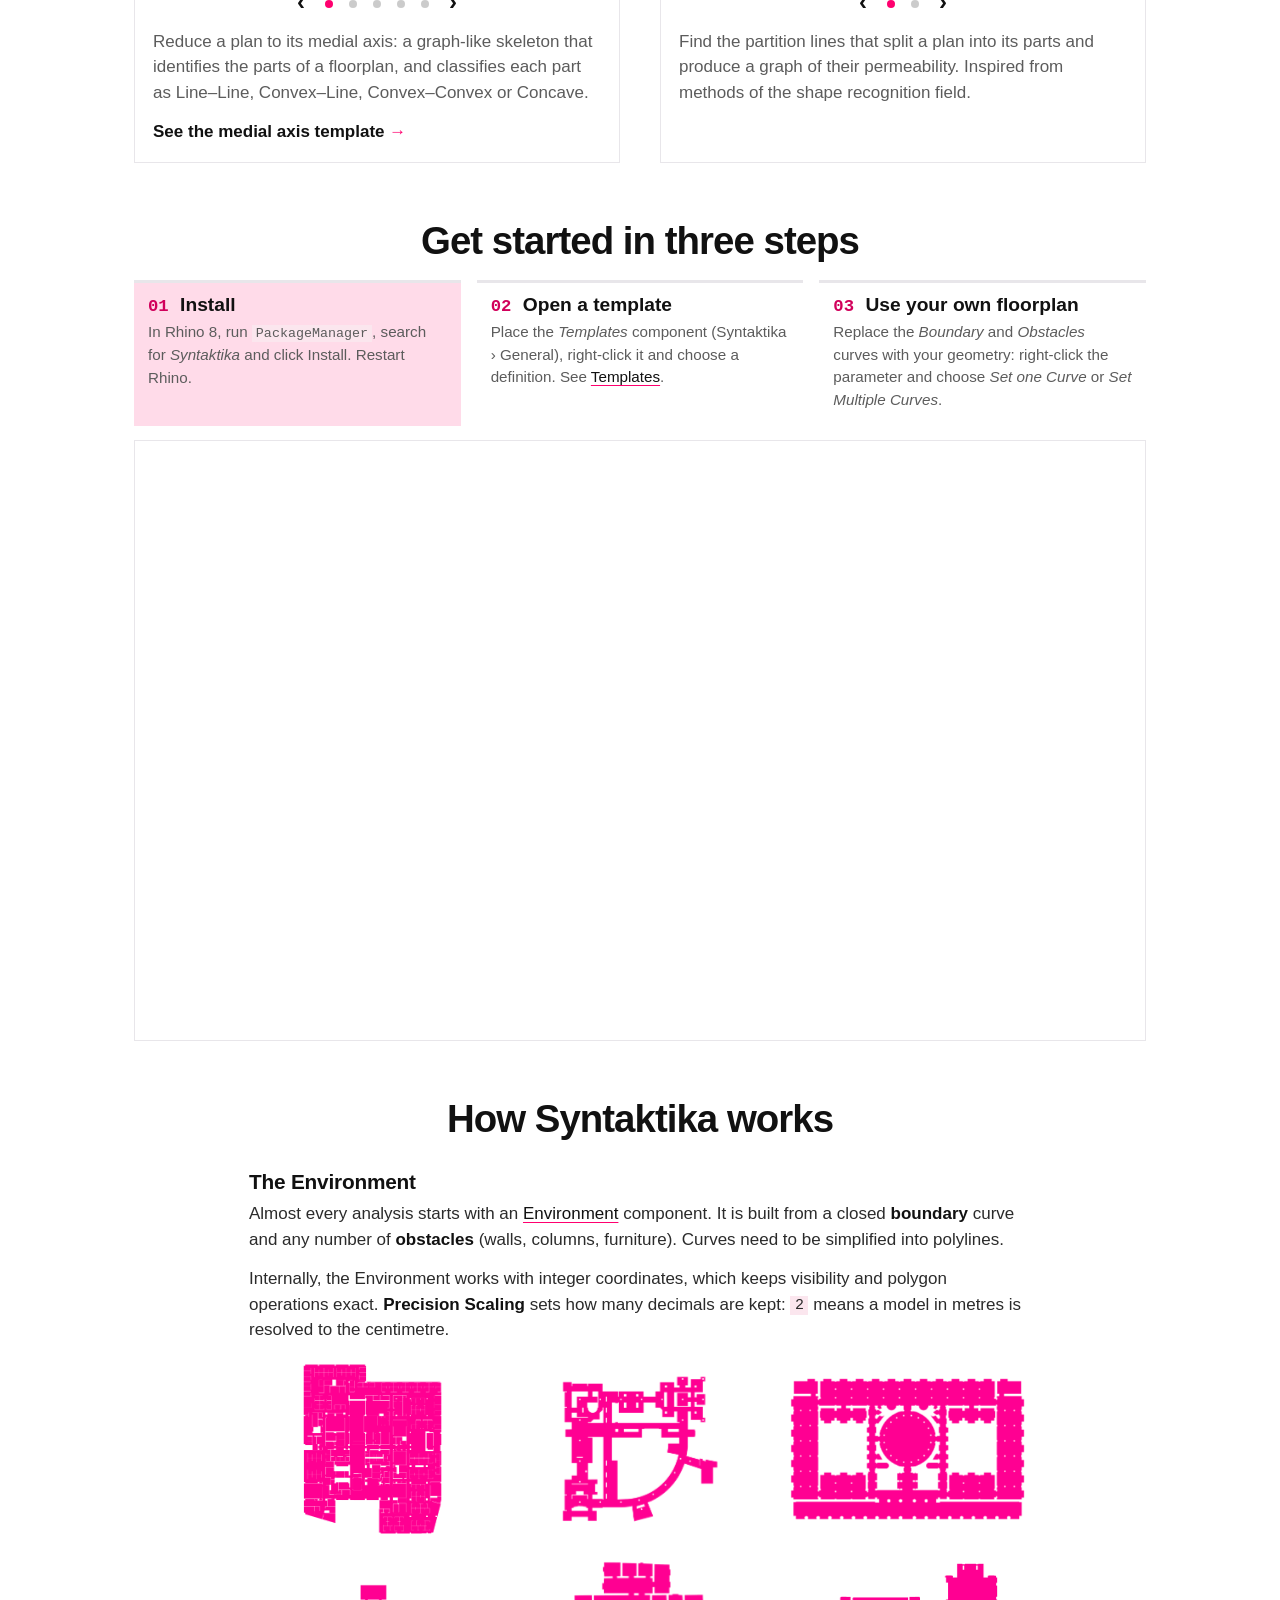
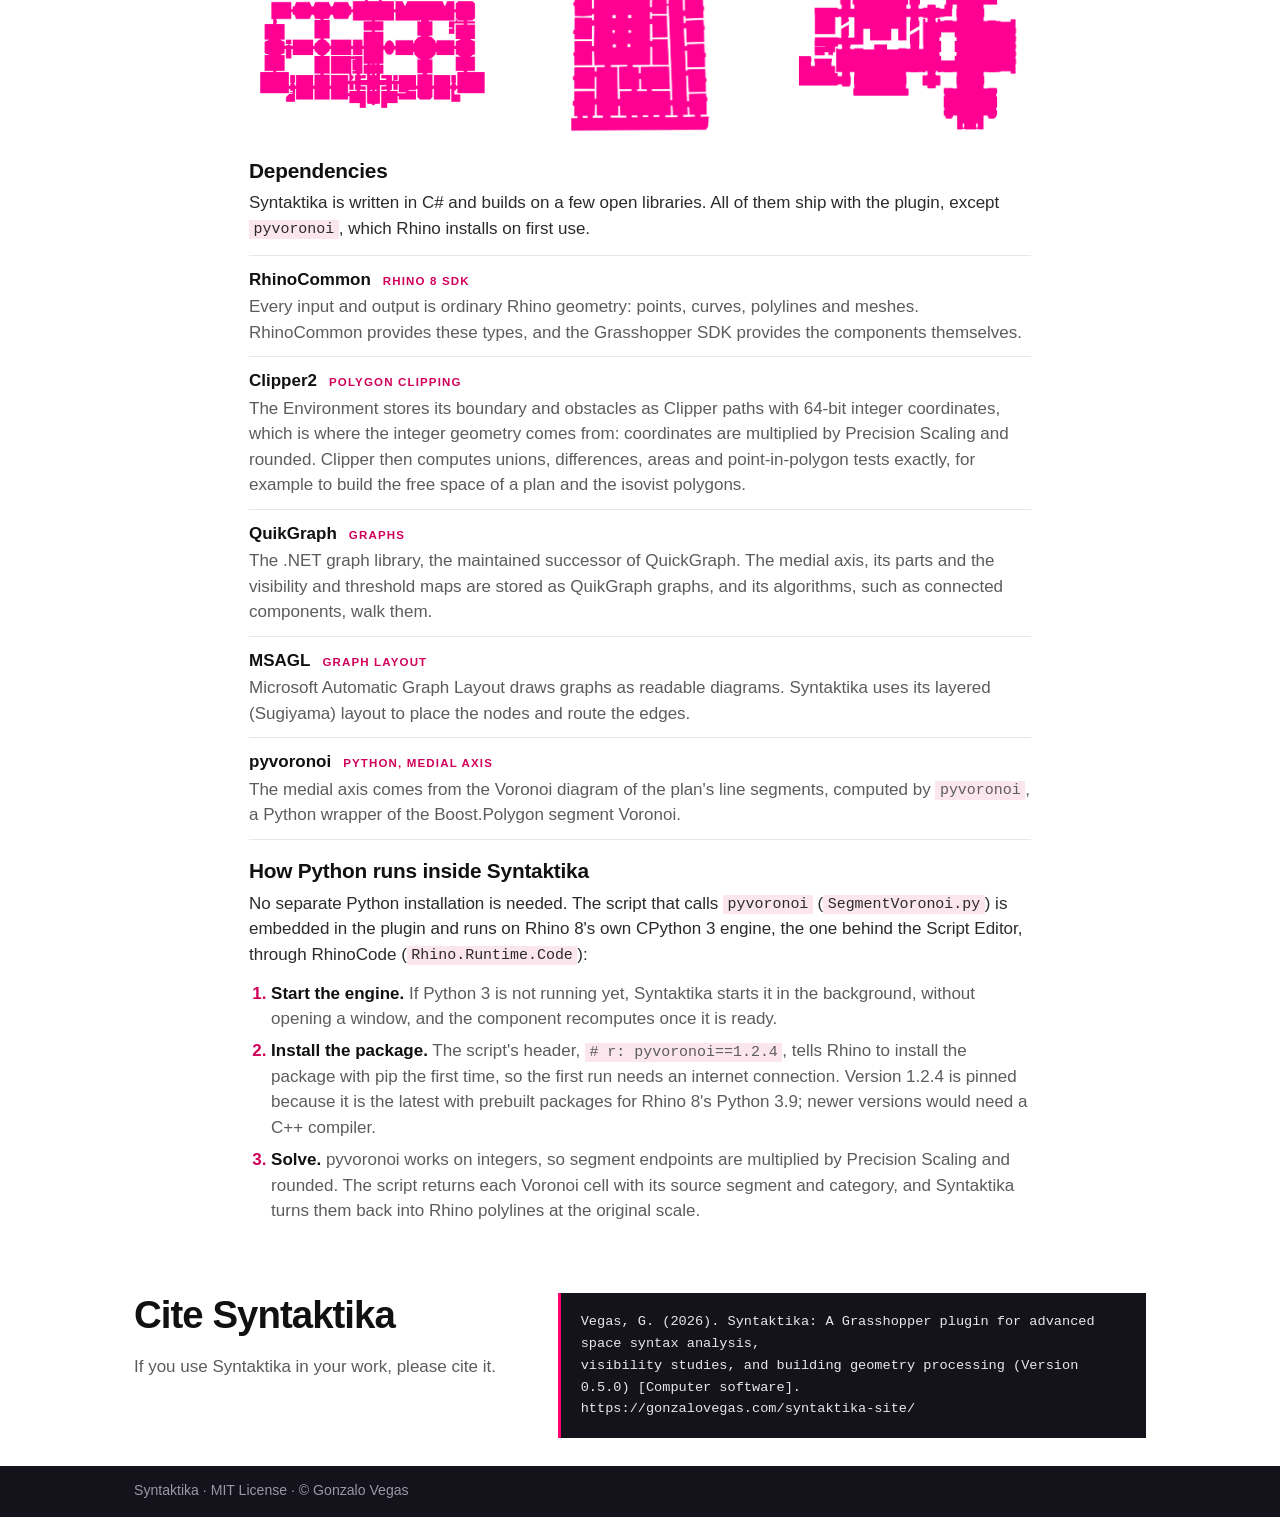
==== commit 0616d6be: "Syntaktika 0.5: step videos, Partition components, axial and convex map templates - Get started: thr" ====
--- a/index.html
+++ b/index.html
@@ -17,7 +17,6 @@
         <a href="templates.html">Templates</a>
         <a href="components.html">Components</a>
       </nav>
-      <a class="btn btn-primary btn-sm header-cta" href="#install">Get started</a>
     </div>
   </header>
 
@@ -35,7 +34,7 @@
     <!-- intro -->
     <section class="intro">
       <div class="wrap">
-        <p class="lede">A toolkit bringing established and novel spatial analytics to Grasshopper. Isovists, thresholds, partitions, the convex and axial maps, the Medial Axis Transform, and more... </p>
+        <p class="lede">A toolkit bringing established and novel spatial analytics to Grasshopper. Isovists, thresholds, partitions, the convex and axial maps, the Medial Axis Transform, and others. </p>
         <div class="cta-row">
           <a class="btn btn-primary" href="#install">Install Syntaktika</a>
           <a class="btn btn-secondary" href="templates.html">Browse templates</a>
@@ -59,7 +58,7 @@
           </article>
           <article class="card">
             <h3>Isovist Fields</h3>
-            <div class="card-media gallery" role="region" aria-roledescription="carousel" aria-label="Isovist fields images">
+            <div class="card-media gallery" data-autoplay="5000" role="region" aria-roledescription="carousel" aria-label="Isovist fields images">
               <img data-title="Area" src="assets/img/grid%20isovist%20snyder%20area.png" loading="lazy" alt="Isovist field of a floor plan coloured by area">
               <img data-title="Perimeter" data-src="assets/img/grid%20isovist%20snyder%20perimeter.png" hidden alt="Isovist field of a floor plan coloured by perimeter">
               <img data-title="Occlusivity" data-src="assets/img/grid%20isovist%20snyder%20occlusivity.png" hidden alt="Isovist field of a floor plan coloured by occlusivity">
@@ -72,7 +71,7 @@
           </article>
           <article class="card">
             <h3>Medial Axis Transform</h3>
-            <div class="card-media gallery" role="region" aria-roledescription="carousel" aria-label="Medial axis images">
+            <div class="card-media gallery" data-autoplay="5000" role="region" aria-roledescription="carousel" aria-label="Medial axis images">
               <img src="assets/img/ma_01.png" loading="lazy" alt="Medial axis parts of a floor plan, example 1 of 5">
               <img data-src="assets/img/ma_02.png" hidden alt="Medial axis parts of a floor plan, example 2 of 5">
               <img data-src="assets/img/ma_03.png" hidden alt="Medial axis parts of a floor plan, example 3 of 5">
@@ -101,67 +100,28 @@
     <section class="section" id="install">
       <div class="wrap wide">
         <h2 class="section-title">Get started in three steps</h2>
-        <ol class="steps">
-          <li>
-            <div class="step-media" aria-hidden="true">
-              <svg class="anim anim-install" viewBox="0 0 320 200">
-                <rect class="win" x="30" y="24" width="260" height="152"/>
-                <line class="win" x1="30" y1="46" x2="290" y2="46"/>
-                <text x="40" y="40">Package Manager</text>
-                <rect class="field" x="44" y="60" width="232" height="26"/>
-                <text class="typed" x="54" y="78">Syntaktika</text>
-                <rect class="btn-shape" x="44" y="100" width="88" height="26"/>
-                <text class="btn-text" x="62" y="118">Install</text>
-                <rect class="bar-bg" x="44" y="144" width="232" height="8"/>
-                <rect class="bar" x="44" y="144" width="232" height="8"/>
-                <path class="tick" d="M244 108 l8 8 l16 -18"/>
-              </svg>
-            </div>
-            <h3><span class="step-n">01</span> Install</h3>
-            <p>In Rhino 8, run <code>PackageManager</code>, search for <em>Syntaktika</em> and click Install.
-              Restart Rhino.</p>
-          </li>
-          <li>
-            <div class="step-media" aria-hidden="true">
-              <svg class="anim anim-template" viewBox="0 0 320 200">
-                <rect class="comp" x="40" y="70" width="84" height="40"/>
-                <text x="52" y="95">Templates</text>
-                <g class="menu">
-                  <rect class="win" x="132" y="58" width="150" height="84"/>
-                  <rect class="pick" x="132" y="86" width="150" height="28"/>
-                  <text x="144" y="78">01 Simple isovist</text>
-                  <text x="144" y="105">02 Grid isovist</text>
-                  <text x="144" y="132">07 Medial axis</text>
-                </g>
-                <path class="cursor" d="M0 0 l0 16 l4 -4 l4 8 l3 -1 l-4 -8 l6 0 z"/>
-                <g class="graph">
-                  <path class="wire" d="M96 168 C120 168 120 150 144 150 M96 168 C120 168 120 186 144 186 M204 150 C224 150 224 168 244 168 M204 186 C224 186 224 168 244 168"/>
-                  <rect class="comp" x="40" y="156" width="56" height="24"/>
-                  <rect class="comp" x="144" y="140" width="60" height="20"/>
-                  <rect class="comp" x="144" y="176" width="60" height="20"/>
-                  <rect class="comp" x="244" y="156" width="40" height="24"/>
-                </g>
-              </svg>
-            </div>
-            <h3><span class="step-n">02</span> Open a template</h3>
-            <p>Place the <em>Templates</em> component (Syntaktika › General), right-click it and choose a
-              definition. See <a href="templates.html">Templates</a>.</p>
-          </li>
-          <li>
-            <div class="step-media" aria-hidden="true">
-              <svg class="anim anim-plan" viewBox="0 0 320 200">
-                <polygon class="isovist" points="150,120 40,30 40,170 92,170 92,140 120,140 120,170 280,170 280,92 220,92 220,30 175,30 175,70 150,70"/>
-                <polygon class="boundary" pathLength="1" points="40,30 220,30 220,92 280,92 280,170 40,170"/>
-                <rect class="obstacle" x="92" y="140" width="28" height="30"/>
-                <rect class="obstacle" x="150" y="44" width="25" height="26"/>
-                <circle class="viewer" cx="150" cy="120" r="5"/>
-              </svg>
-            </div>
-            <h3><span class="step-n">03</span> Use your own floorplan</h3>
-            <p>Replace the <em>Boundary</em> and <em>Obstacles</em> curves with your geometry: right-click
-              the parameter and choose <em>Set one Curve</em> or <em>Set Multiple Curves</em>.</p>
-          </li>
-        </ol>
+        <div class="stepper">
+          <ol class="step-tabs">
+            <li class="step-tab" aria-current="step" data-video="assets/img/installation.mp4" data-label="Installing Syntaktika from the Rhino Package Manager">
+              <h3><button type="button"><span class="step-n">01</span> Install</button></h3>
+              <p>In Rhino 8, run <code>PackageManager</code>, search for <em>Syntaktika</em> and click Install.
+                Restart Rhino.</p>
+            </li>
+            <li class="step-tab" data-video="assets/img/opening_template_isovist.mp4" data-label="Opening a template from the Templates component">
+              <h3><button type="button"><span class="step-n">02</span> Open a template</button></h3>
+              <p>Place the <em>Templates</em> component (Syntaktika › General), right-click it and choose a
+                definition. See <a href="templates.html">Templates</a>.</p>
+            </li>
+            <li class="step-tab" data-video="assets/img/re-referencing_template.mp4" data-label="Replacing the template curves with your own floorplan">
+              <h3><button type="button"><span class="step-n">03</span> Use your own floorplan</button></h3>
+              <p>Replace the <em>Boundary</em> and <em>Obstacles</em> curves with your geometry: right-click
+                the parameter and choose <em>Set one Curve</em> or <em>Set Multiple Curves</em>.</p>
+            </li>
+          </ol>
+          <div class="step-video">
+            <video src="assets/img/installation.mp4" muted playsinline preload="metadata" aria-label="Installing Syntaktika from the Rhino Package Manager"></video>
+          </div>
+        </div>
       </div>
     </section>
 
@@ -244,7 +204,7 @@
           <p class="muted">If you use Syntaktika in your work, please cite it.</p>
         </div>
         <pre class="cite">Vegas, G. (2026). Syntaktika: A Grasshopper plugin for advanced space syntax analysis,
-visibility studies, and building geometry processing (Version 0.4.0) [Computer software].
+visibility studies, and building geometry processing (Version 0.5.0) [Computer software].
 https://gonzalovegas.com/syntaktika-site/</pre>
       </div>
     </section>
@@ -255,6 +215,43 @@
     <div class="wrap wide">Syntaktika · MIT License · © Gonzalo Vegas</div>
   </footer>
   <script>
+    // Get started: one video, three step tabs. Clicking a step plays its video from the start; when a
+    // video ends the next step plays. The active step shows the video's progress. Paused while off screen.
+    (function () {
+      var tabs = Array.prototype.slice.call(document.querySelectorAll('.step-tab'));
+      var video = document.querySelector('.step-video video');
+      if (!video || !tabs.length) return;
+      var current = 0, visible = false;
+      function play() { var p = video.play(); if (p && p.catch) p.catch(function () {}); }
+      function select(i, start) {
+        current = (i + tabs.length) % tabs.length;
+        tabs.forEach(function (t, k) {
+          if (k === current) t.setAttribute('aria-current', 'step'); else t.removeAttribute('aria-current');
+          t.style.setProperty('--progress', 0);
+        });
+        var t = tabs[current];
+        if (video.getAttribute('src') !== t.dataset.video) video.src = t.dataset.video;
+        video.setAttribute('aria-label', t.dataset.label);
+        if (start) { video.currentTime = 0; if (visible) play(); }
+      }
+      tabs.forEach(function (t, k) {
+        t.addEventListener('click', function (e) {
+          if (e.target.closest('a')) return;   // links in the step text keep working
+          select(k, true);
+        });
+      });
+      video.addEventListener('timeupdate', function () {
+        if (video.duration) tabs[current].style.setProperty('--progress', video.currentTime / video.duration);
+      });
+      video.addEventListener('ended', function () { select(current + 1, true); });
+      if ('IntersectionObserver' in window) {
+        new IntersectionObserver(function (entries) {
+          visible = entries[0].isIntersecting;
+          if (visible) play(); else video.pause();
+        }, { threshold: 0.3 }).observe(video);
+      } else { visible = true; play(); }
+    })();
+
     // Replay button: appears on hover over any card image that is a GIF, and restarts it from the
     // first frame. Changing the URL's #fragment makes the browser restart the animation without
     // downloading the file again.
@@ -279,7 +276,8 @@
     });
 
     // Card galleries: a row of  < dots >  under the image, and the image's data-title as a caption.
-    // Images load only when first shown.
+    // Images load only when first shown. With data-autoplay="ms" the gallery advances on its own: paused
+    // while hovered, focused or off screen, restarted by manual navigation, off for reduced motion.
     document.querySelectorAll('.gallery').forEach(function (g) {
       var imgs = Array.prototype.slice.call(g.querySelectorAll('img'));
       if (imgs.length < 2) return;
@@ -318,6 +316,34 @@
         if (e.key === 'ArrowRight') { show(i + 1); e.preventDefault(); }
       });
       show(0);
+
+      var delay = Number(g.dataset.autoplay) || 0;
+      var reduced = window.matchMedia && window.matchMedia('(prefers-reduced-motion: reduce)').matches;
+      if (delay && !reduced) {
+        var card = g.closest('.card') || g, timer = null, held = false, onScreen = true;
+        function preload(n) {
+          var img = imgs[(n + imgs.length) % imgs.length];
+          if (img.dataset.src) { img.src = img.dataset.src; img.removeAttribute('data-src'); }
+        }
+        function schedule() {
+          clearTimeout(timer);
+          timer = setTimeout(function () {
+            if (!held && onScreen) { show(i + 1); preload(i + 1); }
+            schedule();
+          }, delay);
+        }
+        card.addEventListener('mouseenter', function () { held = true; });
+        card.addEventListener('mouseleave', function () { held = false; });
+        card.addEventListener('focusin', function () { held = true; });
+        card.addEventListener('focusout', function () { held = false; });
+        nav.addEventListener('click', schedule);
+        g.addEventListener('keydown', schedule);
+        if ('IntersectionObserver' in window) {
+          new IntersectionObserver(function (entries) { onScreen = entries[0].isIntersecting; }).observe(g);
+        }
+        preload(1);
+        schedule();
+      }
     });
   </script>
 </body>
--- a/assets/style.css
+++ b/assets/style.css
@@ -63,8 +63,6 @@
 .nav a { color: var(--muted); text-decoration: none; padding: 5px 12px; font-size: .95rem; transition: background-color .15s, color .15s; }
 .nav a:hover { color: var(--ink); background: var(--tint); }
 .nav a[aria-current="page"] { color: var(--rose-ink); background: var(--rose-soft); font-weight: 600; }
-.btn.header-cta { display: none; }
-@media (min-width: 720px) { .btn.header-cta { display: inline-flex; } }
 
 .site-footer { margin-top: 24px; padding: 14px 0 16px; background: var(--night); color: #9b97a6; font-size: .88rem; }
 .site-footer a { color: #e9e6ee; }
@@ -225,7 +223,7 @@
 /* ---------- home ---------- */
 main.home { padding-bottom: 0; overflow-x: clip; }
 .home h1, .home h2, .home h3 { margin-top: 0; }
-.cards, .steps, .split { grid-template-columns: minmax(0, 1fr); }
+.cards, .split { grid-template-columns: minmax(0, 1fr); }
 .split > * { min-width: 0; }
 
 .hero { padding: 0; }
@@ -291,11 +289,21 @@
 .more::after { content: " \2192"; color: var(--rose); }
 .more:hover { color: var(--rose-ink); }
 
-.steps { list-style: none; padding: 0; margin: 8px 0 0; display: grid; gap: 20px; }
-@media (min-width: 760px) { .steps { grid-template-columns: repeat(3, 1fr); gap: 32px; } }
+/* Get started: three step tabs over one large video */
+.stepper { margin-top: 8px; }
+.step-tabs { list-style: none; padding: 0; margin: 0 0 14px; display: grid; gap: 4px; }
+@media (min-width: 760px) { .step-tabs { grid-template-columns: repeat(3, 1fr); gap: 16px; } }
+.step-tab { position: relative; padding: 10px 14px 14px; cursor: pointer; border-top: 3px solid var(--line); transition: background-color .15s; }
+.step-tab::before { content: ""; position: absolute; top: -3px; left: 0; height: 3px; width: calc(var(--progress, 0) * 100%); background: var(--rose); }
+.step-tab:hover { background: var(--tint); }
+.step-tab[aria-current] { background: var(--rose-soft); }
+.step-tab h3 { font-size: 1.2rem; margin: 0 0 4px; }
+.step-tab h3 button { all: unset; cursor: pointer; }
+.step-tab h3 button:focus-visible { outline: 2px solid var(--rose); outline-offset: 3px; }
+.step-tab p { color: var(--muted); margin: 0; font-size: .95rem; }
+.step-tab:not([aria-current]) p { display: none; }
+@media (min-width: 760px) { .step-tab:not([aria-current]) p { display: block; } }
 .step-n { font: 700 .9em/1 var(--mono); color: var(--rose-ink); margin-right: .35em; }
-.steps h3 { font-size: 1.2rem; }
-.steps p { color: var(--muted); margin: 0; }
 
 
 .split { display: grid; gap: 8px 56px; }
@@ -324,7 +332,8 @@
 .home .concepts { max-width: 46em; margin-left: auto; margin-right: auto; }
 
 /* ---------- get started: placeholder animations, one per step (6 s loops) ---------- */
-.step-media { aspect-ratio: 16 / 10; margin-bottom: 6px; }
+.step-video { aspect-ratio: 1920 / 1140; border: 1px solid var(--line); background: #fff; overflow: hidden; }
+.step-video video { width: 100%; height: 100%; display: block; object-fit: contain; }
 .anim { width: 100%; height: 100%; display: block; overflow: visible; }
 .anim text { font: 600 11px var(--sans); fill: var(--ink); }
 .anim .win, .anim .field, .anim .comp { fill: #fff; stroke: var(--ink); stroke-width: 1.5; }
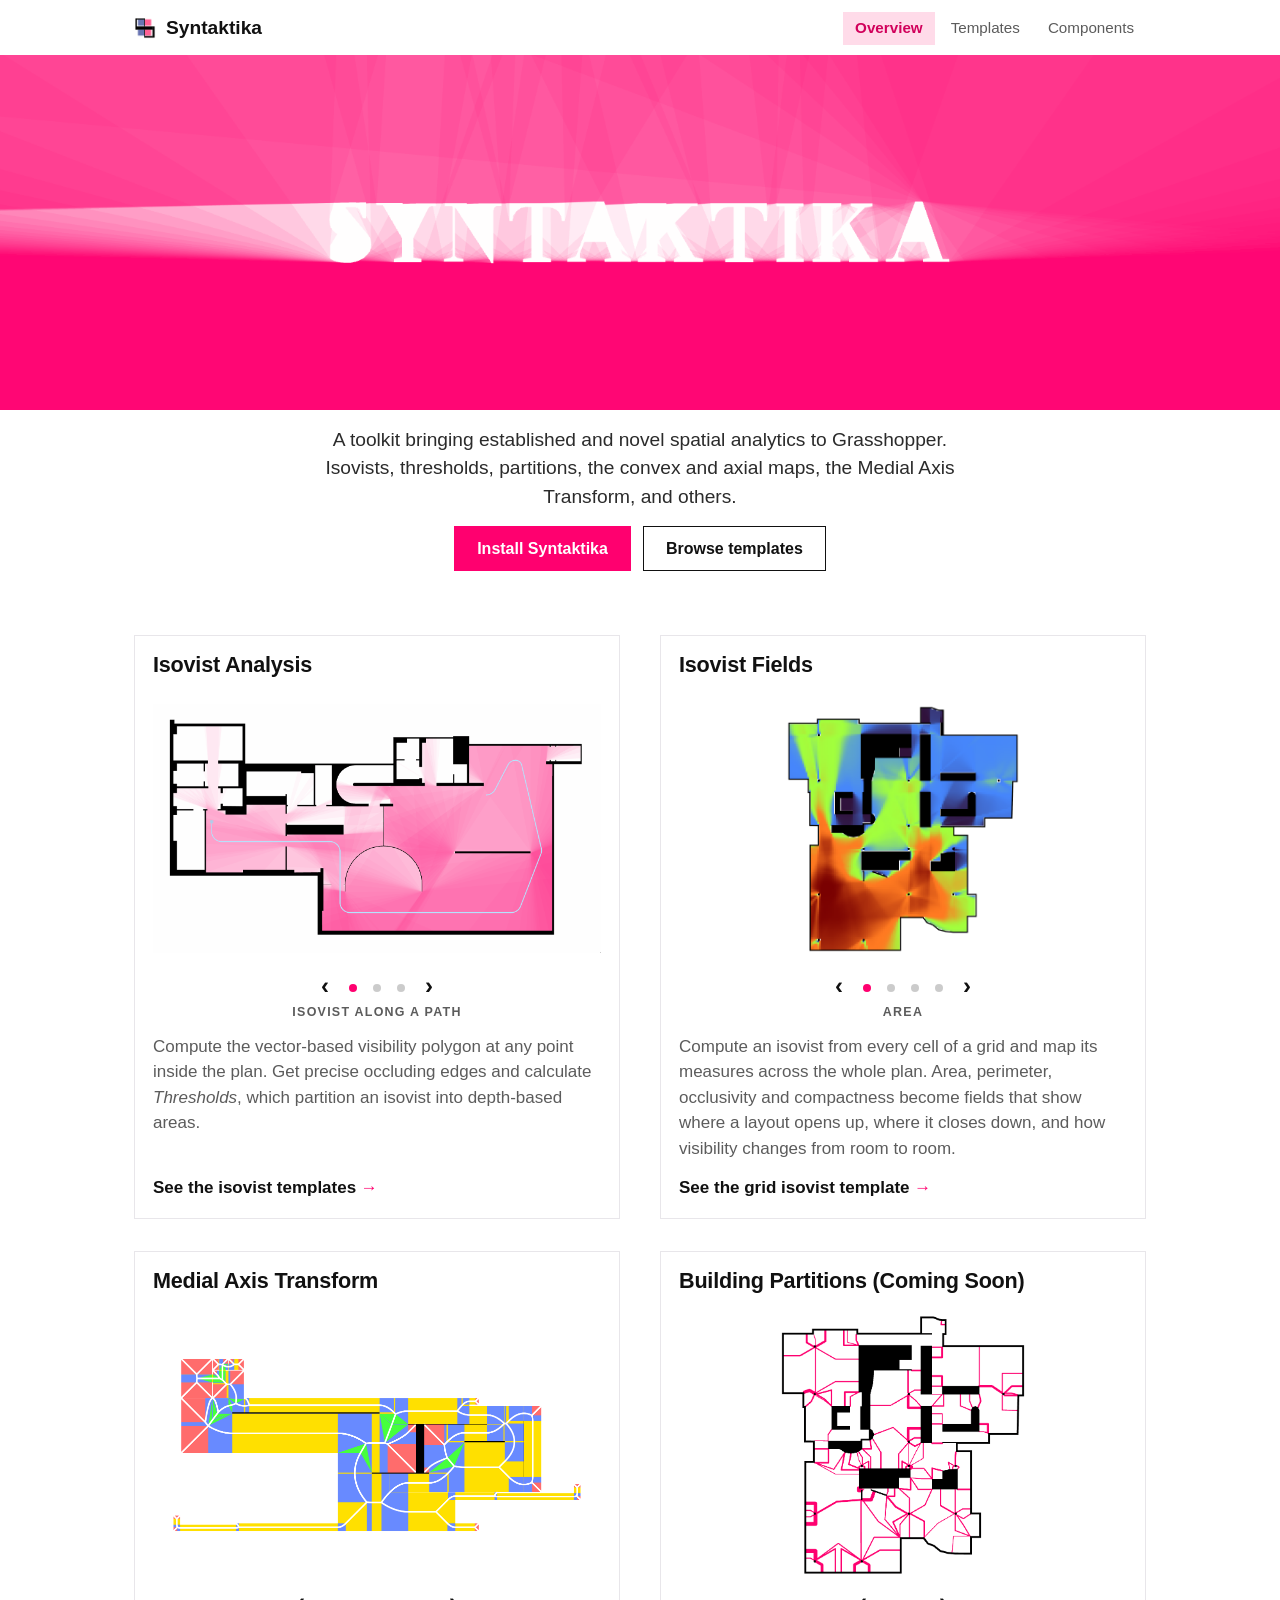
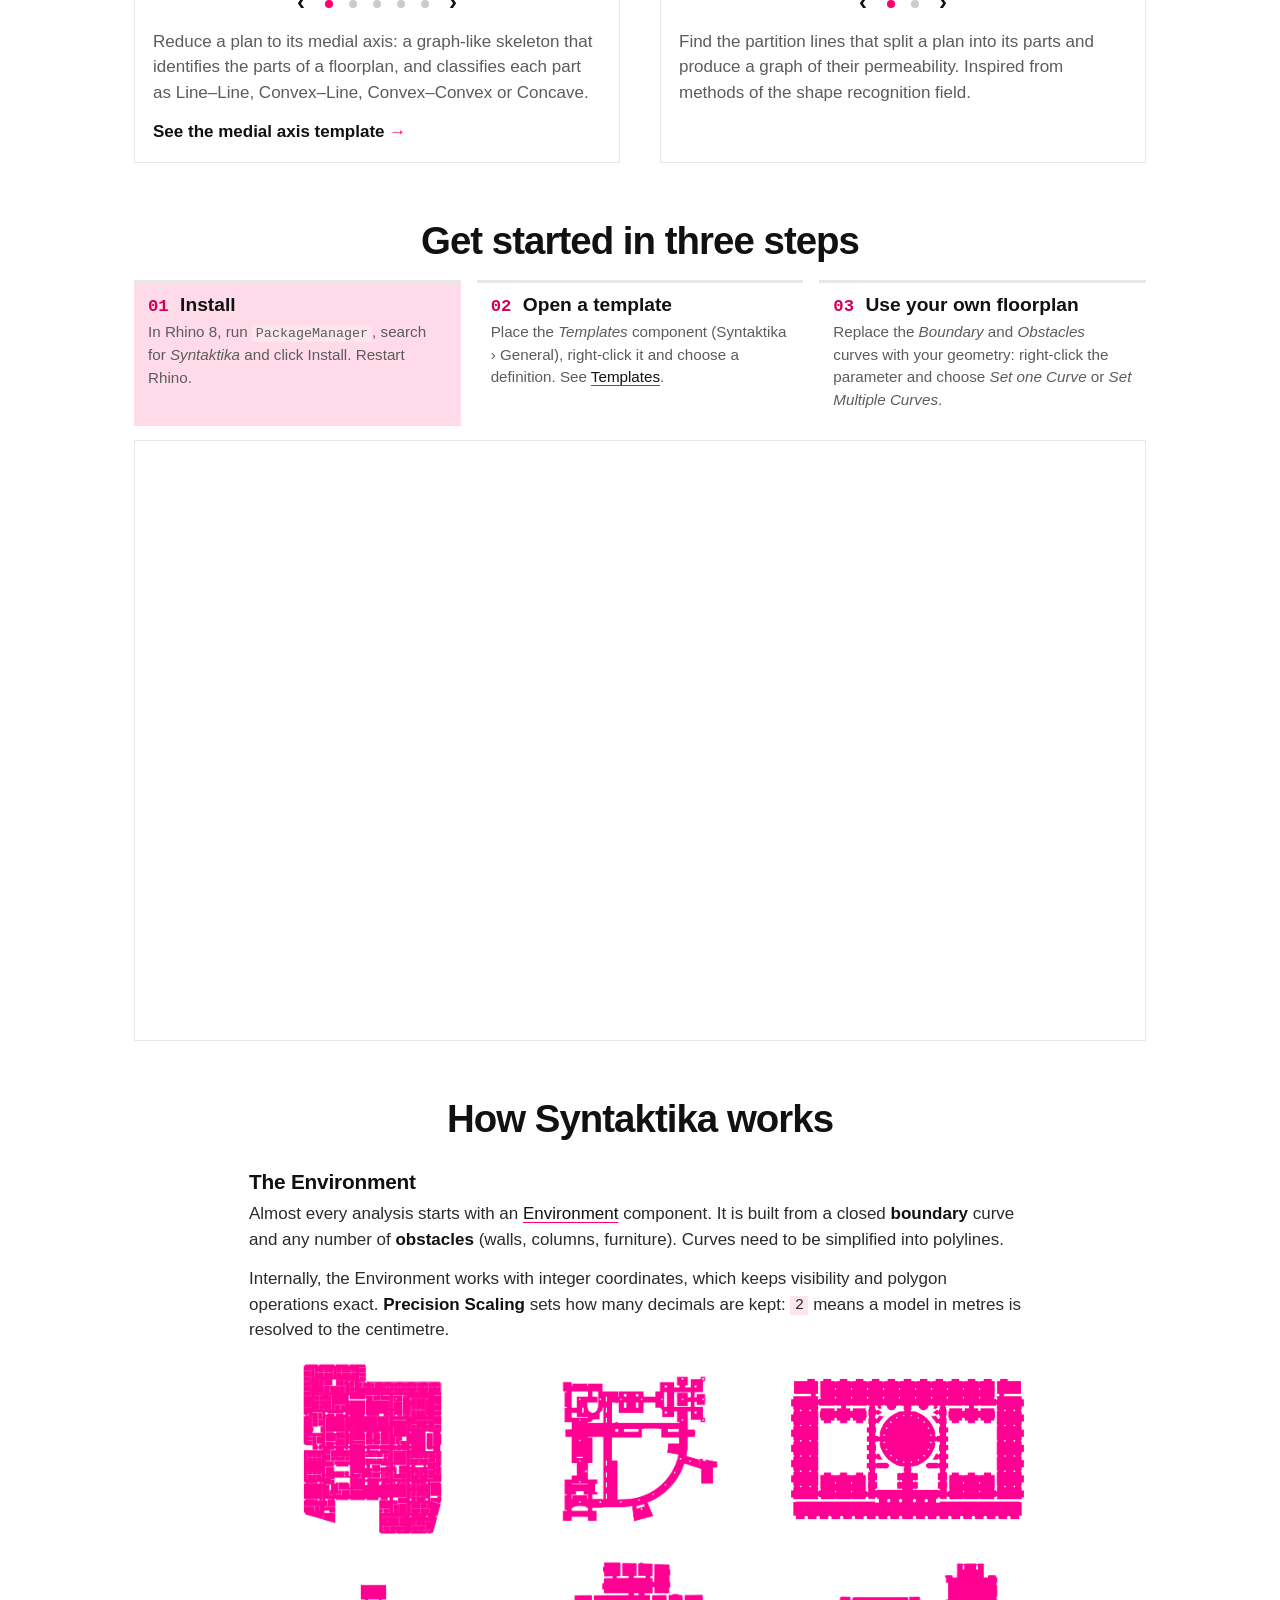
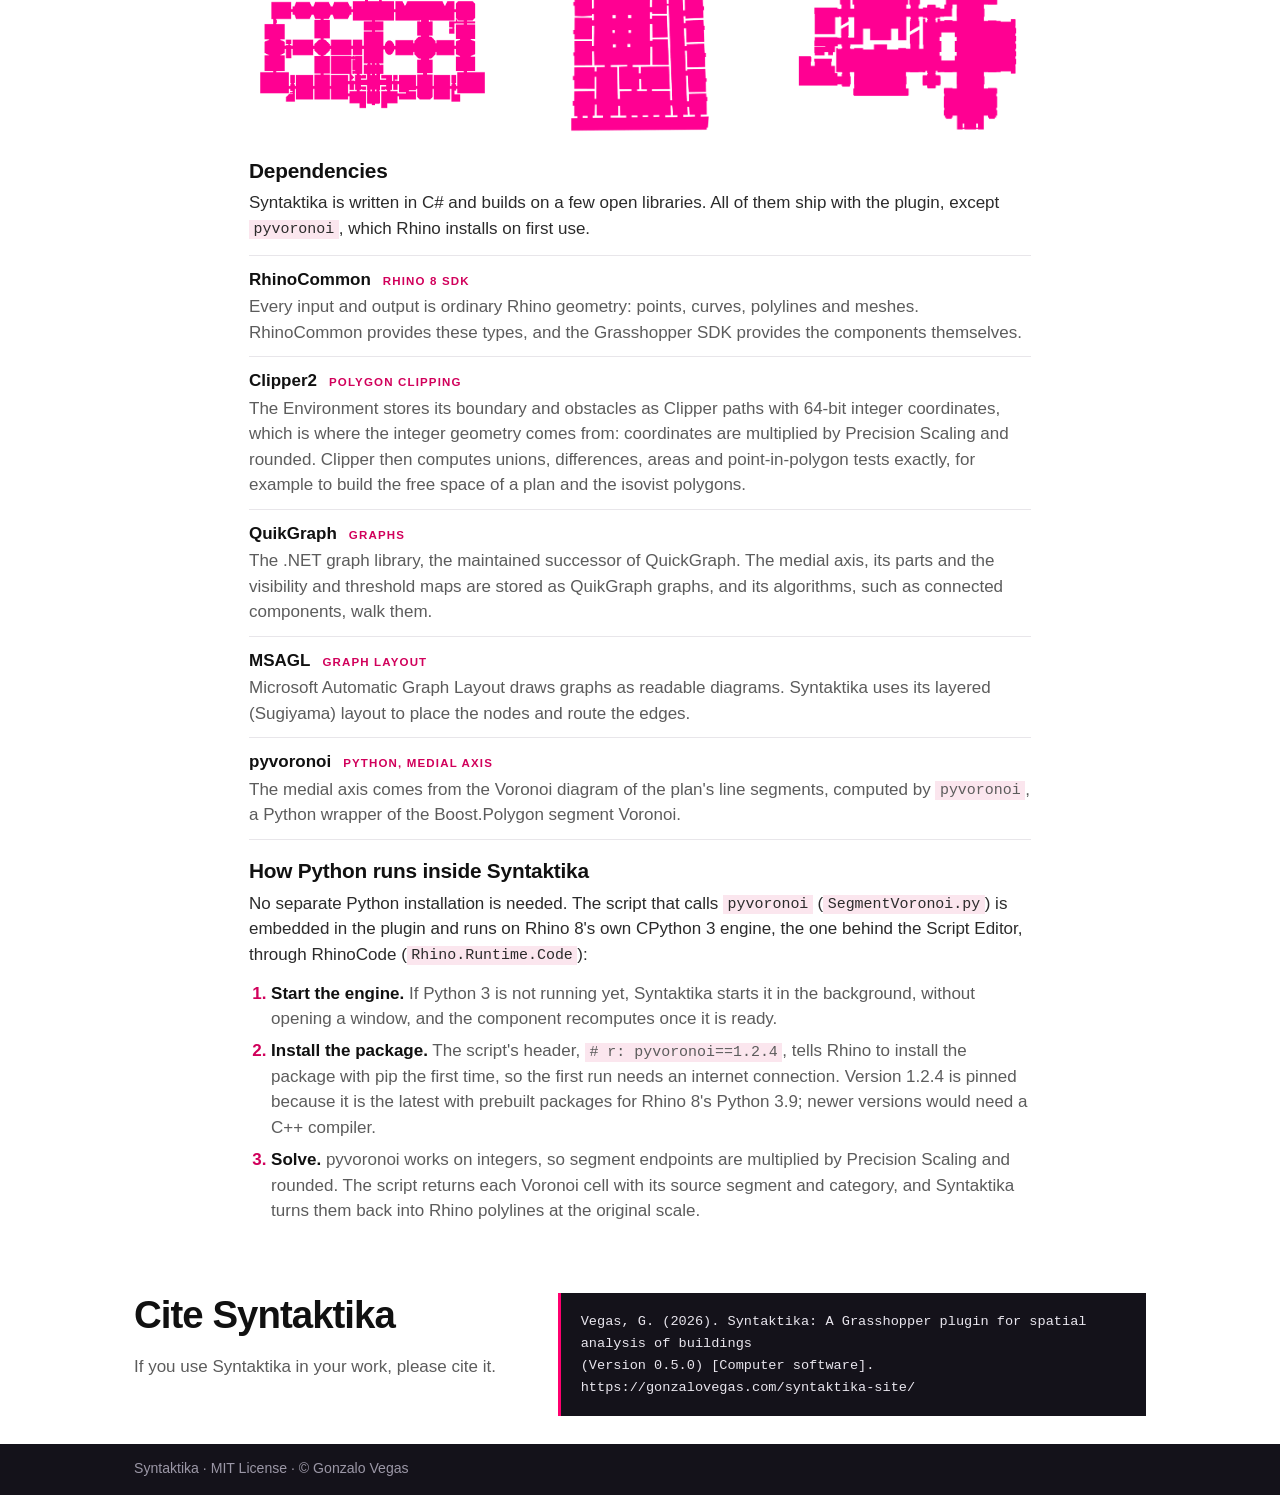
==== commit 7fc8f448: "Cite Syntaktika as 'A Grasshopper plugin for spatial analysis of buildings' Co-Authored-By: Claude O" ====
--- a/index.html
+++ b/index.html
@@ -203,8 +203,8 @@
           <h2 class="section-title">Cite Syntaktika</h2>
           <p class="muted">If you use Syntaktika in your work, please cite it.</p>
         </div>
-        <pre class="cite">Vegas, G. (2026). Syntaktika: A Grasshopper plugin for advanced space syntax analysis,
-visibility studies, and building geometry processing (Version 0.5.0) [Computer software].
+        <pre class="cite">Vegas, G. (2026). Syntaktika: A Grasshopper plugin for spatial analysis of buildings
+(Version 0.5.0) [Computer software].
 https://gonzalovegas.com/syntaktika-site/</pre>
       </div>
     </section>
--- a/assets/style.css
+++ b/assets/style.css
@@ -88,6 +88,20 @@
 /* ---------- templates ---------- */
 .file { font-family: var(--mono); font-size: .82rem; color: var(--faint); margin: -.3em 0 0; }
 .plan img { width: 100%; max-height: 440px; object-fit: contain; }
+/* drawing and Grasshopper definition share one frame, so switching does not move the page */
+.plan-stage { aspect-ratio: 2.15 / 1; cursor: zoom-in; }
+.plan-stage img { display: block; width: 100%; height: 100%; max-height: none; object-fit: contain; }
+.plan-stage img[hidden] { display: none; }
+.plan-nav { margin-top: 4px; }
+.lightbox { position: fixed; inset: 0; z-index: 100; display: flex; align-items: center; justify-content: center;
+  padding: 24px; background: rgba(255, 255, 255, .97); cursor: zoom-out; }
+.lightbox[hidden] { display: none; }
+.lightbox img { max-width: 100%; max-height: 100%; width: auto; height: auto; object-fit: contain; }
+.lightbox img[src$=".svg"] { width: 100%; height: 100%; }
+.lightbox-close { position: absolute; top: 12px; right: 16px; width: 40px; height: 40px; border: 0; border-radius: 50%;
+  background: none; font-size: 28px; line-height: 1; color: var(--ink); cursor: pointer; }
+.lightbox-close:hover { background: var(--rose-soft); color: var(--rose-ink); }
+.lightbox-close:focus-visible { outline: 2px solid var(--rose); outline-offset: 2px; }
 
 .flow { list-style: none; padding: 0; display: flex; flex-wrap: wrap; align-items: center; gap: 4px 8px; font-size: .95rem; }
 .flow li { display: inline-flex; align-items: center; gap: 6px; }
